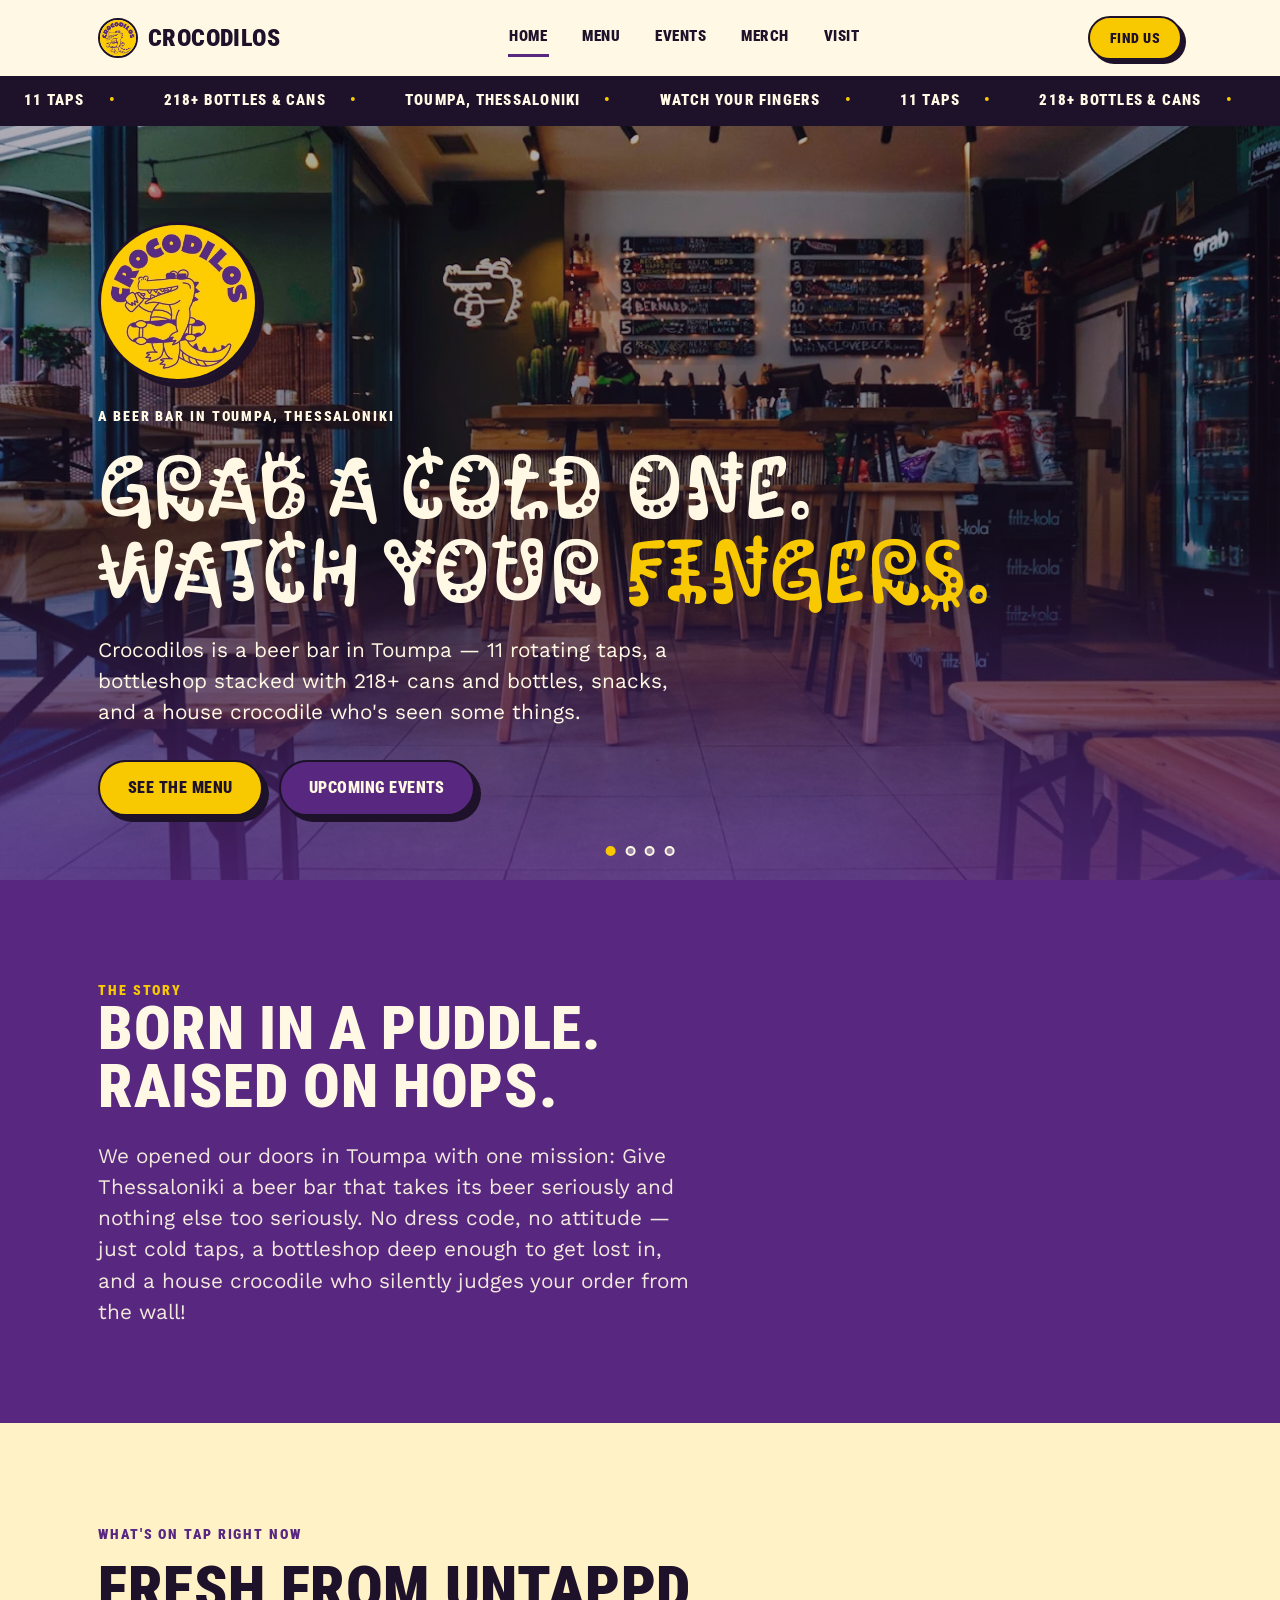
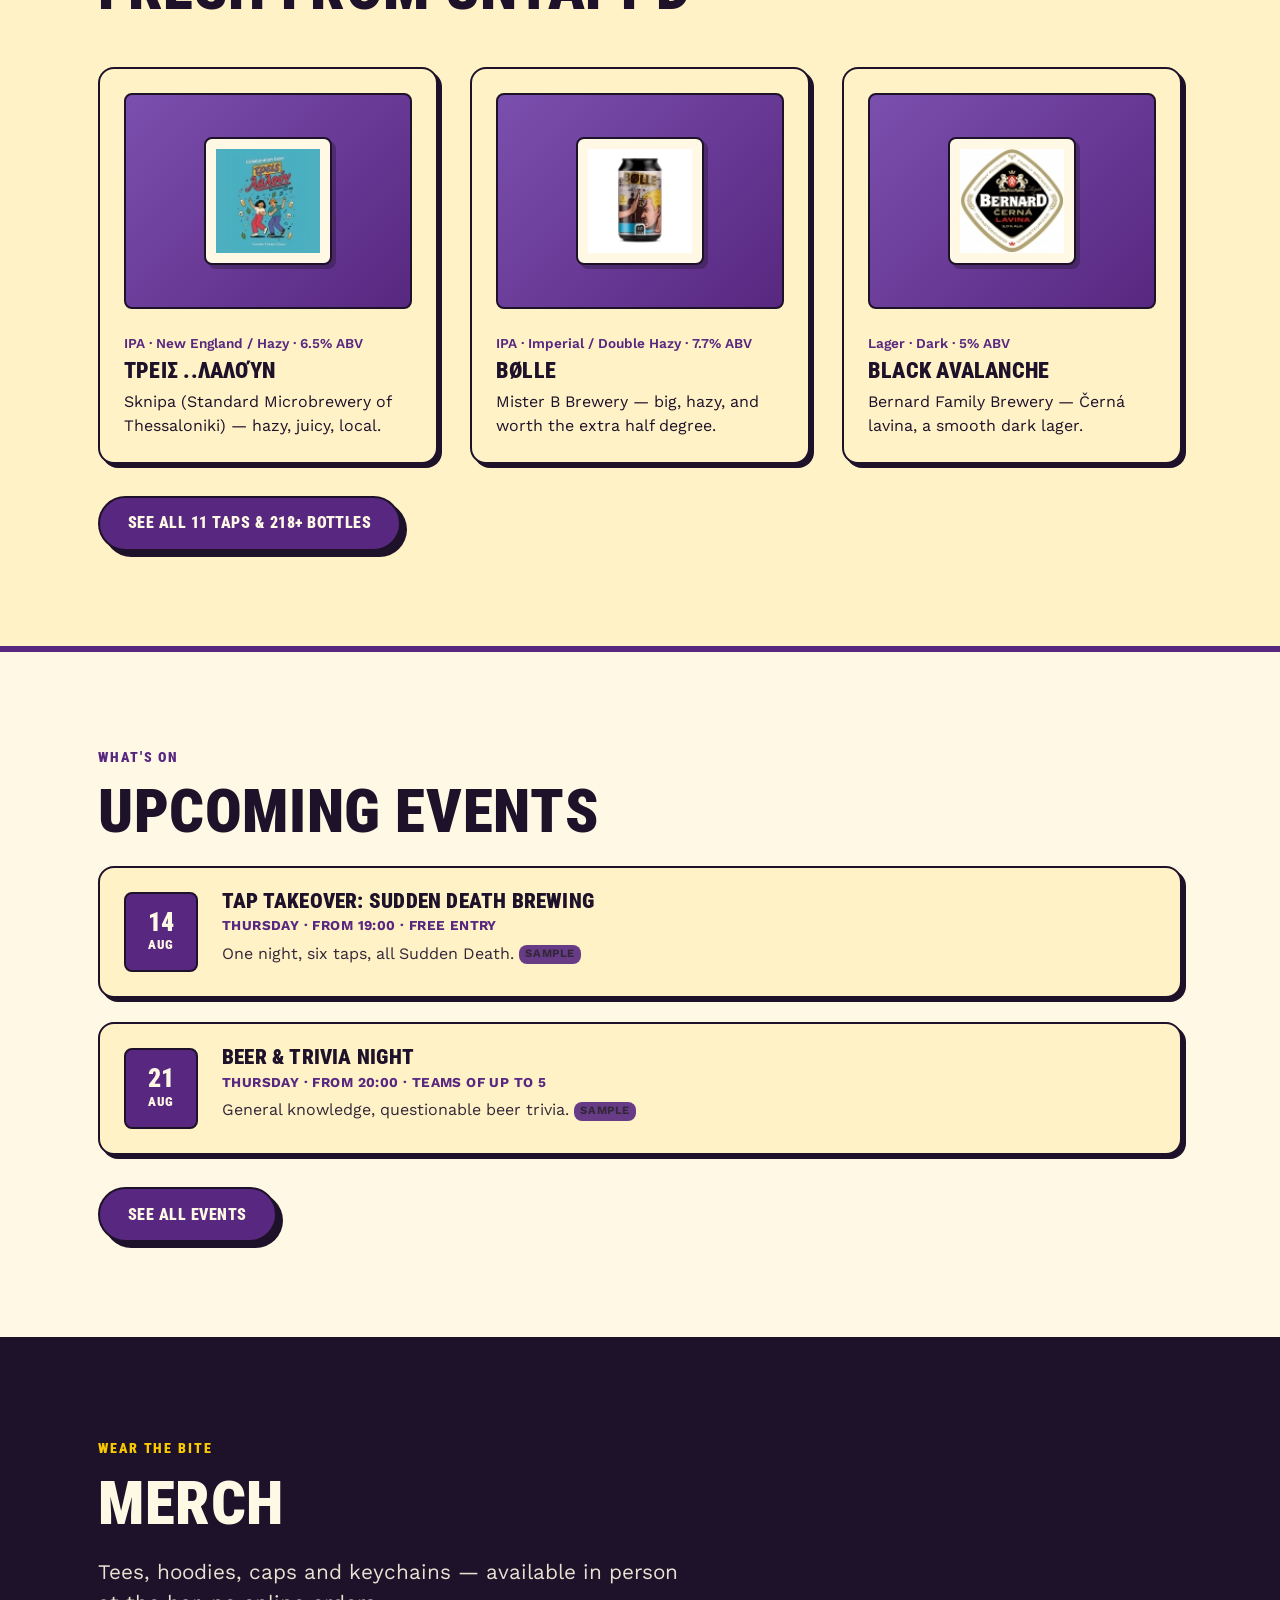
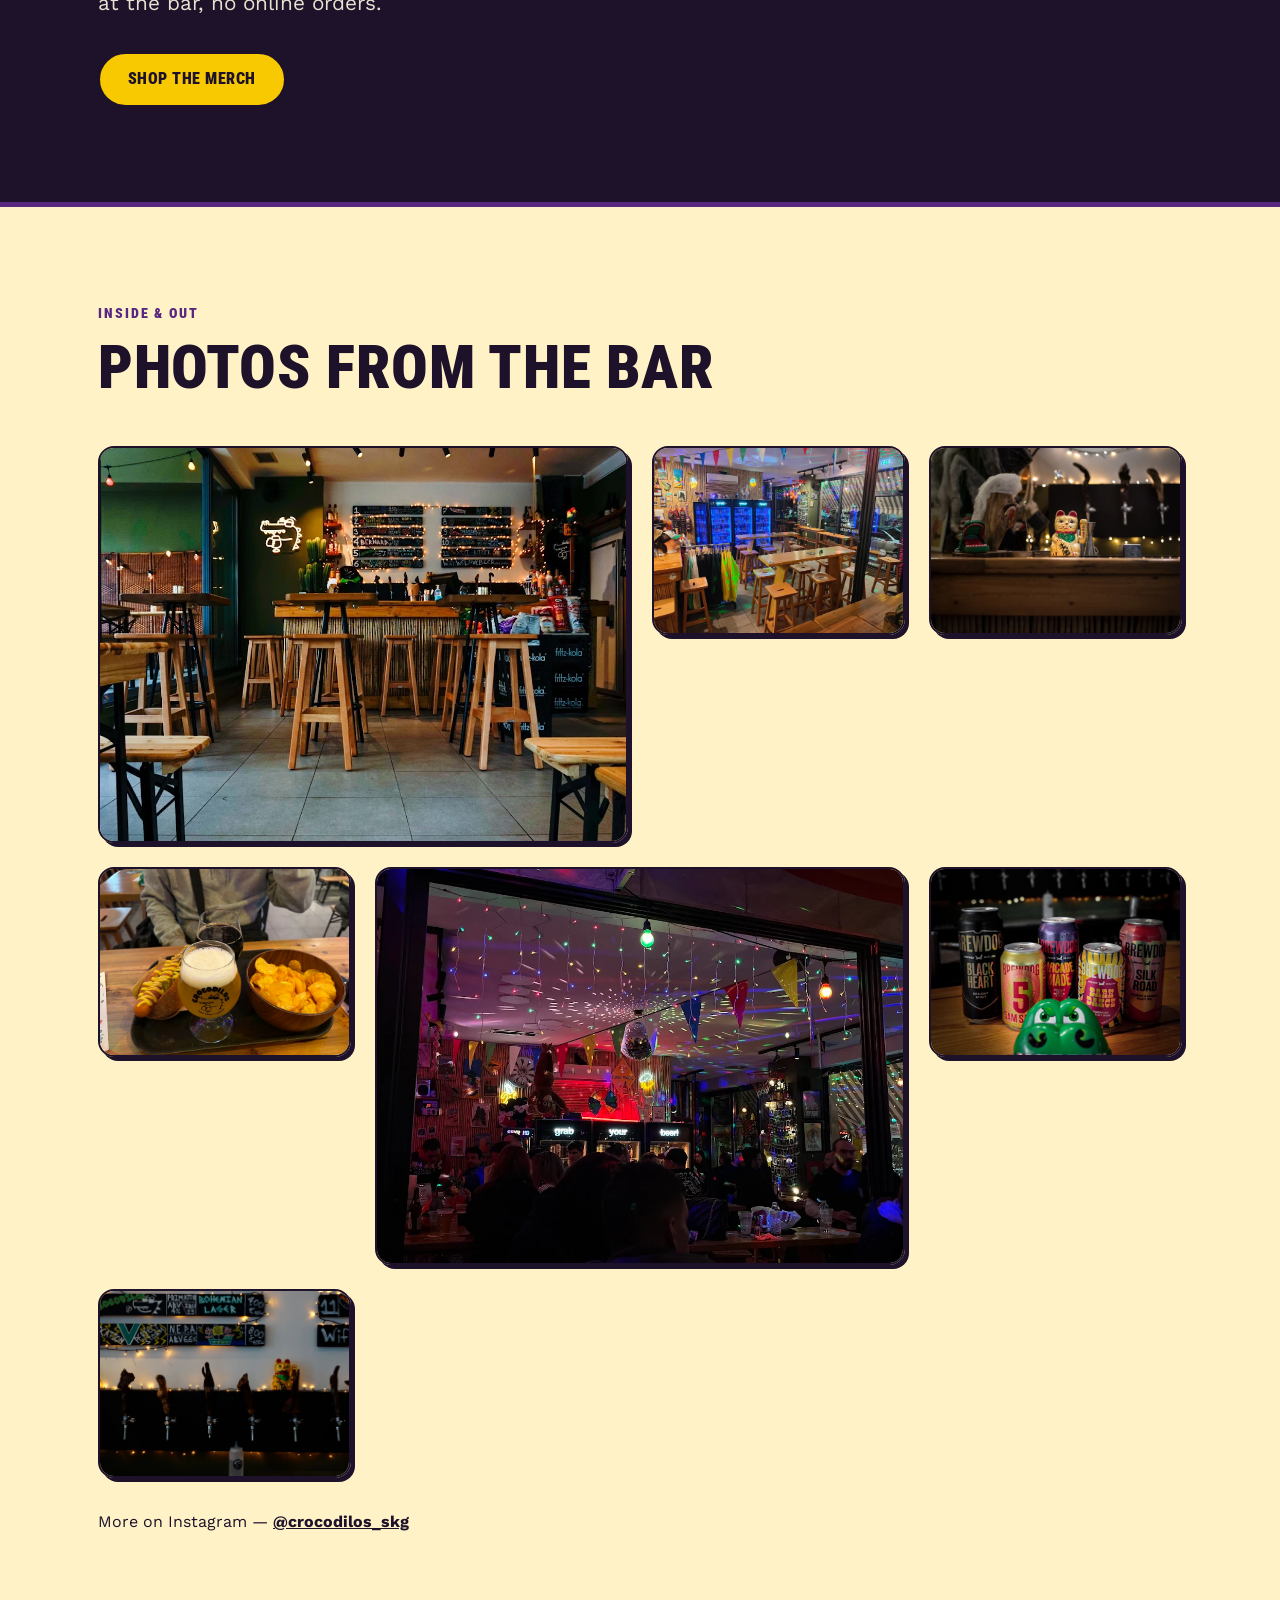
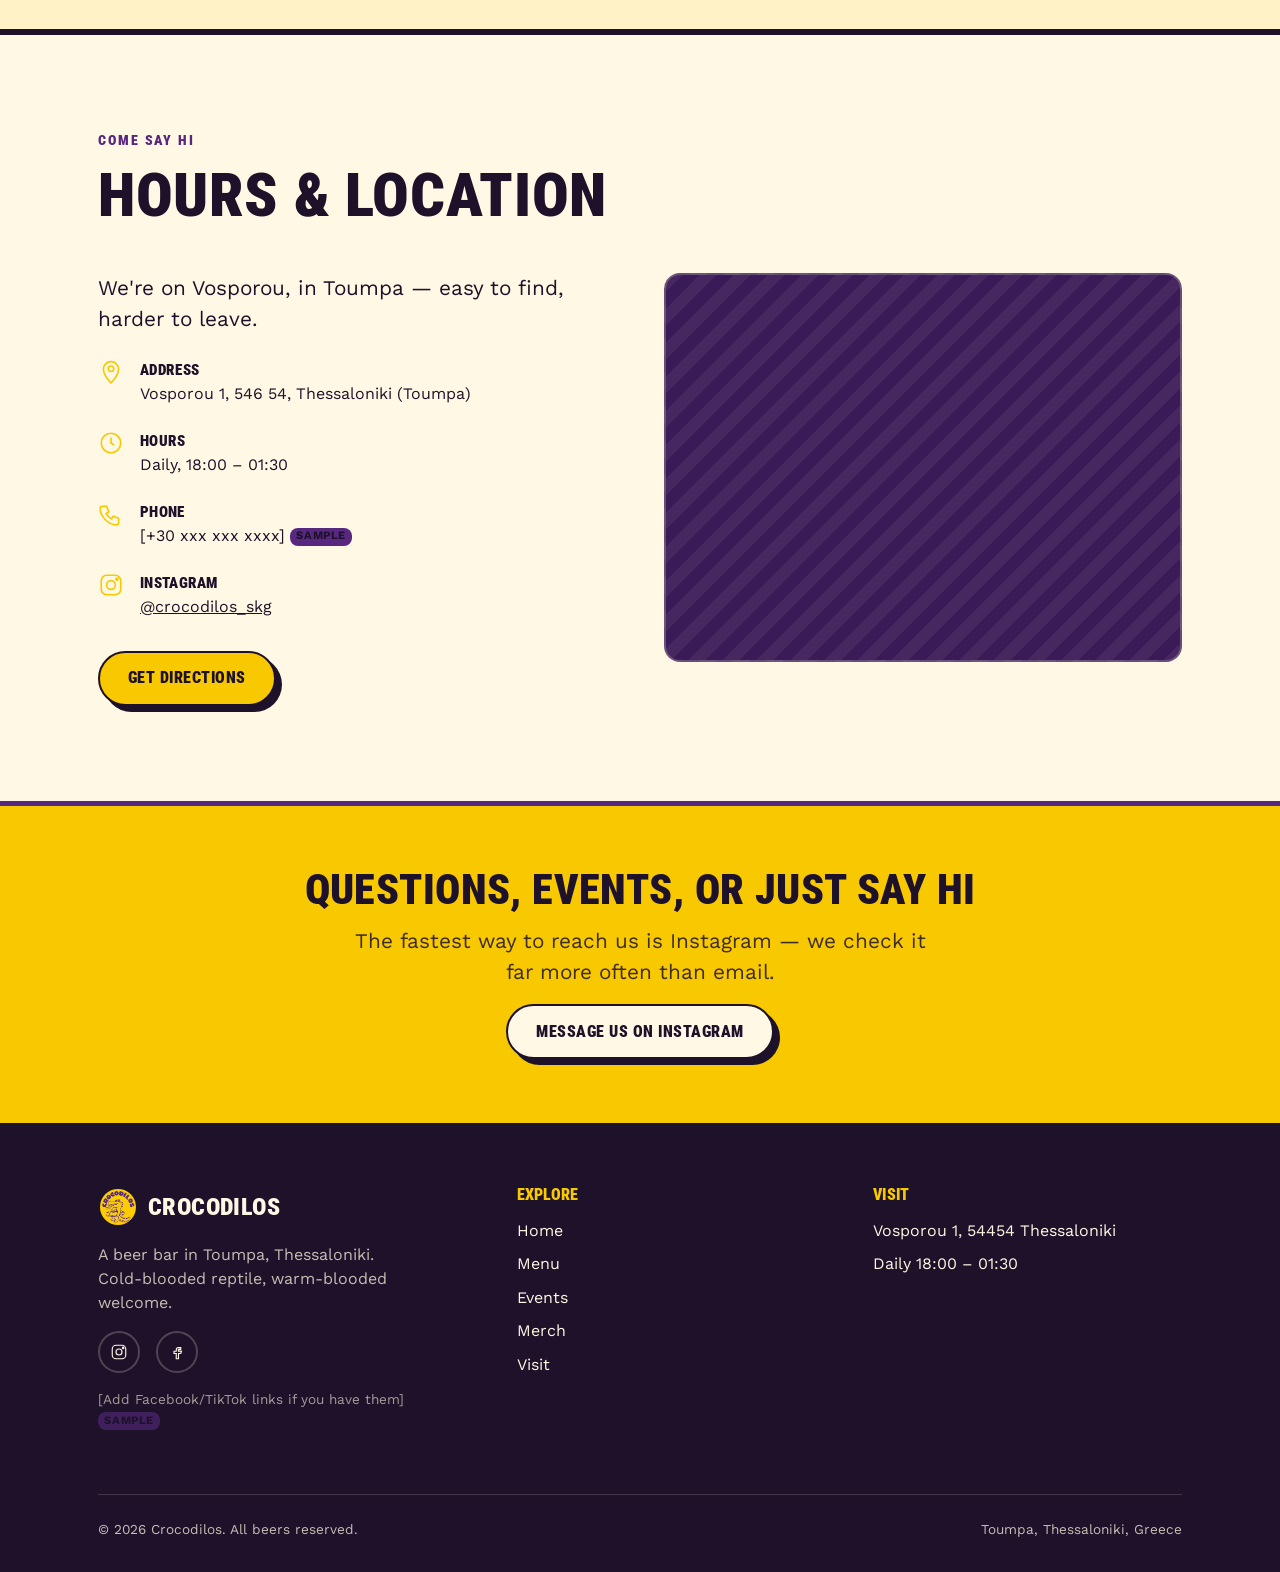
==== index.html @ 1d009d07 "Remove phone number placeholder from index.html" ====
<!doctype html>
<html lang="en">
<head>
<meta charset="utf-8" />
<meta name="viewport" content="width=device-width, initial-scale=1" />
<title>Crocodilos — Beer Bar in Toumpa, Thessaloniki</title>
<meta name="description" content="Crocodilos is a beer bar in Toumpa, Thessaloniki, Greece — 11 taps, 218+ cans &amp; bottles, snacks, events and merch." />
<link rel="icon" type="image/jpeg" href="assets/img/logo.jpg" />
<link rel="preconnect" href="https://fonts.googleapis.com" />
<link rel="preconnect" href="https://fonts.gstatic.com" crossorigin />
<link href="https://fonts.googleapis.com/css2?family=Kablammo&family=Roboto+Condensed:wght@700;900&family=Work+Sans:wght@400;500;600;700&display=swap" rel="stylesheet" />
<link rel="stylesheet" href="assets/css/style.css" />
</head>
<body>

<a class="visually-hidden" href="#main">Skip to content</a>

<header class="site-header">
  <div class="container">
    <a href="index.html" class="logo-mark" aria-label="Crocodilos home">
      <img src="assets/img/logo.jpg" alt="Crocodilos logo" width="40" height="40" />
      Crocodilos
    </a>

    <nav class="nav-desktop" aria-label="Primary">
      <a href="index.html" aria-current="page">Home</a>
      <a href="menu.html">Menu</a>
      <a href="events.html">Events</a>
      <a href="merch.html">Merch</a>
      <a href="#visit">Visit</a>
    </nav>

    <div class="header-actions">
      <a class="btn btn-gold btn-sm" href="#visit">Find Us</a>
      <button class="nav-toggle" aria-label="Open menu" aria-expanded="false" aria-controls="mobile-nav">
        <svg viewBox="0 0 24 24" fill="none" stroke="currentColor" stroke-width="2" stroke-linecap="round" aria-hidden="true">
          <line x1="3" y1="6" x2="21" y2="6"/><line x1="3" y1="12" x2="21" y2="12"/><line x1="3" y1="18" x2="21" y2="18"/>
        </svg>
      </button>
    </div>
  </div>

  <nav id="mobile-nav" class="nav-mobile" aria-label="Mobile">
    <a href="index.html" aria-current="page">Home</a>
    <a href="menu.html">Menu</a>
    <a href="events.html">Events</a>
    <a href="merch.html">Merch</a>
    <a href="#visit">Visit</a>
  </nav>
</header>

<div class="marquee" aria-hidden="true">
  <div class="marquee__track">
    <span>11 Taps</span><span>218+ Bottles &amp; Cans</span><span>Toumpa, Thessaloniki</span><span>Watch Your Fingers</span>
    <span>11 Taps</span><span>218+ Bottles &amp; Cans</span><span>Toumpa, Thessaloniki</span><span>Watch Your Fingers</span>
  </div>
</div>

<main id="main">

  <section class="hero hero--photo">
    <div class="hero__carousel" aria-hidden="true">
      <div class="hero__slide is-active" style="background-image: url('assets/img/gallery/croc-1.webp');"></div>
      <div class="hero__slide" style="background-image: url('assets/img/gallery/croc-2.webp');"></div>
      <div class="hero__slide" style="background-image: url('assets/img/gallery/croc-3.webp');"></div>
      <div class="hero__slide" style="background-image: url('assets/img/gallery/croc-7.webp');"></div>
      <div class="hero__overlay"></div>
    </div>
    <div class="container hero__grid">
      <div>
        <img class="hero__logo" src="assets/img/logo.jpg" alt="Crocodilos logo" width="160" height="160" />
        <p class="eyebrow hero__eyebrow">A beer bar in Toumpa, Thessaloniki </p>
        <h1 class="h-display hero__title">Grab a cold one.<br>Watch your <span class="accent">fingers.</span></h1>
        <p class="lede">Crocodilos is a beer bar in Toumpa — 11 rotating taps, a bottleshop stacked with 218+ cans and bottles, snacks, and a house crocodile who's seen some things.</p>
        <div class="hero__actions">
          <a class="btn btn-gold" href="menu.html">See the Menu</a>
          <a class="btn btn-purple" href="events.html">Upcoming Events</a>
        </div>
      </div>
    </div>
    <div class="hero__dots" role="tablist" aria-label="Bar photos">
      <button class="hero__dot is-active" type="button" aria-label="Show photo 1" data-index="0"></button>
      <button class="hero__dot" type="button" aria-label="Show photo 2" data-index="1"></button>
      <button class="hero__dot" type="button" aria-label="Show photo 3" data-index="2"></button>
      <button class="hero__dot" type="button" aria-label="Show photo 4" data-index="3"></button>
    </div>
  </section>

    <div class="teeth-divider" aria-hidden="true" style="--divider-bg: var(--color-cream); --divider-teeth: var(--color-purple);"></div>

  <section class="section section--dark" id="about">
    <div class="container">
      <p class="eyebrow">The story</p>
      <h2 class="h-xl mt-0" style="margin-top: var(--space-2)">Born in a puddle.<br>Raised on hops.</h2>
      <p class="lede" style="margin-top: var(--space-3); opacity: 0.92;">
        We opened our doors in Toumpa with one mission: Give Thessaloniki a beer bar that takes its beer seriously
        and nothing else too seriously. No dress code, no attitude — just cold taps, a bottleshop deep enough to get lost in,
        and a house crocodile who silently judges your order from the wall!
      </p>
    </div>
  </section>

    <div class="teeth-divider" aria-hidden="true" style="--divider-bg: var(--color-purple); --divider-teeth: var(--color-cream-alt);"></div>

  <section class="section section--alt" id="beers">
    <div class="container">
      <p class="eyebrow">What's on tap right now</p>
      <h2 class="h-xl" style="margin-top: var(--space-2)">Fresh from Untappd</h2>

      <div class="card-grid">
        <article class="card">
          <div class="card__media">
            <img src="assets/img/beers/treis-laloun.jpeg" alt="Τρεις ..Λαλούν label" width="100" height="100" loading="lazy" />
          </div>
          <p class="card__meta">IPA · New England / Hazy · 6.5% ABV</p>
          <h3 class="card__title">Τρεις ..Λαλούν</h3>
          <p>Sknipa (Standard Microbrewery of Thessaloniki) — hazy, juicy, local.</p>
        </article>

        <article class="card">
          <div class="card__media">
            <img src="assets/img/beers/bolle.jpeg" alt="Bølle label" width="100" height="100" loading="lazy" />
          </div>
          <p class="card__meta">IPA · Imperial / Double Hazy · 7.7% ABV</p>
          <h3 class="card__title">Bølle</h3>
          <p>Mister B Brewery — big, hazy, and worth the extra half degree.</p>
        </article>

        <article class="card">
          <div class="card__media">
            <img src="assets/img/beers/black-avalanche.jpeg" alt="Black Avalanche (Černá lavina) label" width="100" height="100" loading="lazy" />
          </div>
          <p class="card__meta">Lager · Dark · 5% ABV</p>
          <h3 class="card__title">Black Avalanche</h3>
          <p>Bernard Family Brewery — Černá lavina, a smooth dark lager.</p>
        </article>
      </div>

      <p style="margin-top: var(--space-4);">
        <a class="btn btn-purple" href="menu.html">See all 11 taps &amp; 218+ bottles</a>
      </p>
    </div>
  </section>

    <div class="teeth-divider" aria-hidden="true" style="--divider-bg: var(--color-cream-alt); --divider-teeth: var(--color-purple);"></div>

  <section class="section" id="events-preview">
    <div class="container">
      <p class="eyebrow">What's on</p>
      <h2 class="h-xl" style="margin-top: var(--space-2)">Upcoming events</h2>

      <div class="event-card">
        <div class="event-card__date"><span class="day">14</span><span class="month">AUG</span></div>
        <div>
          <h3 class="event-card__title">Tap Takeover: Sudden Death Brewing</h3>
          <p class="event-card__meta">Thursday · From 19:00 · Free entry</p>
          <p class="event-card__desc">One night, six taps, all Sudden Death. <span class="placeholder-tag">Sample</span></p>
        </div>
      </div>

      <div class="event-card">
        <div class="event-card__date"><span class="day">21</span><span class="month">AUG</span></div>
        <div>
          <h3 class="event-card__title">Beer &amp; Trivia Night</h3>
          <p class="event-card__meta">Thursday · From 20:00 · Teams of up to 5</p>
          <p class="event-card__desc">General knowledge, questionable beer trivia. <span class="placeholder-tag">Sample</span></p>
        </div>
      </div>

      <p style="margin-top: var(--space-4);">
        <a class="btn btn-purple" href="events.html">See all events</a>
      </p>
    </div>
  </section>

    <div class="teeth-divider" aria-hidden="true" style="--divider-bg: var(--color-cream); --divider-teeth: var(--color-ink);"></div>

  <section class="section section--ink" id="merch-preview">
    <div class="container">
      <p class="eyebrow">Wear the bite</p>
      <h2 class="h-xl" style="margin-top: var(--space-2)">Merch</h2>
      <p class="lede" style="margin-top: var(--space-3); opacity: 0.9;">Tees, hoodies, caps and keychains — available in person at the bar, no online orders.</p>
      <p style="margin-top: var(--space-4);">
        <a class="btn btn-gold" href="merch.html">Shop the merch</a>
      </p>
    </div>
  </section>

    <div class="teeth-divider" aria-hidden="true" style="--divider-bg: var(--color-cream); --divider-teeth: var(--color-purple);"></div>

  <section class="section section--alt" id="photos">
    <div class="container">
      <p class="eyebrow">Inside &amp; out</p>
      <h2 class="h-xl" style="margin-top: var(--space-2)">Photos from the bar</h2>

      <div class="gallery-grid">
        <div class="gallery-tile gallery-tile--wide">
          <img src="assets/img/gallery/croc-1.webp" alt="Crocodilos bar interior, counter and taps with seating" loading="lazy" />
        </div>
        <div class="gallery-tile">
          <img src="assets/img/gallery/croc-2.webp" alt="Bottleshop fridges and seating area" loading="lazy" />
        </div>
        <div class="gallery-tile">
          <img src="assets/img/gallery/croc-3.webp" alt="Lucky cat figurine and tap handles at the bar" loading="lazy" />
        </div>
        <div class="gallery-tile">
          <img src="assets/img/gallery/croc-5.webp" alt="A beer, hot dog and bowl of chips on the bar" loading="lazy" />
        </div>
        <div class="gallery-tile gallery-tile--wide">
          <img src="assets/img/gallery/croc-4.webp" alt="A packed night at Crocodilos" loading="lazy" />
        </div>
        <div class="gallery-tile">
          <img src="assets/img/gallery/croc-6.webp" alt="BrewDog cans on the bar with the house crocodile toy" loading="lazy" />
        </div>
        <div class="gallery-tile">
          <img src="assets/img/gallery/croc-7.webp" alt="Tap list chalkboards above the beer taps" loading="lazy" />
        </div>
      </div>

      <p style="margin-top: var(--space-4);">
        More on Instagram —
        <a href="https://www.instagram.com/crocodilos_skg/" target="_blank" rel="noopener" style="text-decoration: underline; font-weight: 700;">@crocodilos_skg</a>
      </p>
    </div>
  </section>

    <div class="teeth-divider" aria-hidden="true" style="--divider-bg: var(--color-cream-alt); --divider-teeth: var(--color-ink);"></div>

  <section class="section" id="visit">
    <div class="container">
      <p class="eyebrow">Come say hi</p>
      <h2 class="h-xl" style="margin-top: var(--space-2)">Hours &amp; location</h2>

      <div class="visit-grid">
        <div>
          <p class="lede">We're on Vosporou, in Toumpa — easy to find, harder to leave.</p>
          <ul class="info-list">
            <li class="info-item">
              <svg viewBox="0 0 24 24" fill="none" stroke="currentColor" stroke-width="1.5"><path d="M12 22s7-7.4 7-12.6A7 7 0 0 0 5 9.4C5 14.6 12 22 12 22z"/><circle cx="12" cy="9" r="2.5"/></svg>
              <span><strong>Address</strong>Vosporou 1, 546 54, Thessaloniki (Toumpa)</span>
            </li>
            <li class="info-item">
              <svg viewBox="0 0 24 24" fill="none" stroke="currentColor" stroke-width="1.5"><circle cx="12" cy="12" r="9"/><path d="M12 7v5l3 2"/></svg>
              <span><strong>Hours</strong>Daily, 18:00 – 01:30</span>
            </li>
            <li class="info-item">
              <svg viewBox="0 0 24 24" fill="none" stroke="currentColor" stroke-width="1.5"><path d="M4 5h4l2 5-2.5 1.5a11 11 0 0 0 5 5L14 14l5 2v4a2 2 0 0 1-2 2C9.6 22 2 14.4 2 7a2 2 0 0 1 2-2z"/></svg>
              <span><strong>Phone</strong>[+30 xxx xxx xxxx] <span class="placeholder-tag">Sample</span></span>
            </li>
            <li class="info-item">
              <svg viewBox="0 0 24 24" fill="none" stroke="currentColor" stroke-width="1.5"><rect x="3" y="3" width="18" height="18" rx="5"/><circle cx="12" cy="12" r="4"/><circle cx="17.5" cy="6.5" r="1"/></svg>
              <span><strong>Instagram</strong><a href="https://www.instagram.com/crocodilos_skg/" target="_blank" rel="noopener" style="text-decoration: underline;">@crocodilos_skg</a></span>
            </li>
          </ul>
          <p style="margin-top: var(--space-4);">
            <a class="btn btn-gold" href="https://www.google.com/maps/search/?api=1&query=Vosporou+1+Thessaloniki+54454" target="_blank" rel="noopener">Get Directions</a>
          </p>
        </div>

        <div class="map-frame" style="padding: 0; overflow: hidden;">
          <iframe
            src="https://www.google.com/maps?q=Vosporou+1,+Thessaloniki+54454&output=embed"
            width="100%" height="100%" style="border:0; min-height: 320px;"
            allowfullscreen loading="lazy" referrerpolicy="no-referrer-when-downgrade"
            title="Map to Crocodilos, Vosporou 1, Thessaloniki"></iframe>
        </div>
      </div>
    </div>
  </section>

    <div class="teeth-divider" aria-hidden="true" style="--divider-bg: var(--color-cream); --divider-teeth: var(--color-purple);"></div>

  <section class="section section--tight" id="contact" style="background: var(--color-yellow); color: var(--color-ink);">
    <div class="container text-center stack">
      <h2 class="h-lg" style="color: var(--color-ink);">Questions, events, or just say hi</h2>
      <p class="lede" style="margin-inline: auto; color: var(--color-ink); opacity: 0.85;">The fastest way to reach us is Instagram — we check it far more often than email.</p>
      <p><a class="btn btn-outline-light" href="https://www.instagram.com/crocodilos_skg/" target="_blank" rel="noopener">Message Us on Instagram</a></p>
    </div>
  </section>

</main>

<footer class="site-footer">
  <div class="container">
    <div class="footer-grid">
      <div>
        <a href="index.html" class="logo-mark" style="color: var(--color-cream);" aria-label="Crocodilos home">
          <img src="assets/img/logo.jpg" alt="Crocodilos logo" width="40" height="40" />
          Crocodilos
        </a>
        <p style="margin-top: var(--space-2); opacity: 0.75; max-width: 32ch;">A beer bar in Toumpa, Thessaloniki. Cold-blooded reptile, warm-blooded welcome.</p>
        <div class="social-row">
          <a href="https://www.instagram.com/crocodilos_skg/" target="_blank" rel="noopener" aria-label="Instagram"><svg viewBox="0 0 24 24" fill="none" stroke="currentColor" stroke-width="1.5"><rect x="3" y="3" width="18" height="18" rx="5"/><circle cx="12" cy="12" r="4"/><circle cx="17.5" cy="6.5" r="1"/></svg></a>
          <a href="#" aria-label="Facebook"><svg viewBox="0 0 24 24" fill="none" stroke="currentColor" stroke-width="1.5"><path d="M14 9h3V6h-3a3 3 0 0 0-3 3v2H8v3h3v7h3v-7h3l1-3h-4v-2a1 1 0 0 1 1-1z"/></svg></a>
        </div>
        <p style="margin-top: var(--space-2); font-size: 0.85rem; opacity: 0.6;">[Add Facebook/TikTok links if you have them] <span class="placeholder-tag">Sample</span></p>
      </div>

      <div>
        <h3>Explore</h3>
        <ul>
          <li><a href="index.html">Home</a></li>
          <li><a href="menu.html">Menu</a></li>
          <li><a href="events.html">Events</a></li>
          <li><a href="merch.html">Merch</a></li>
          <li><a href="index.html#visit">Visit</a></li>
        </ul>
      </div>

      <div>
        <h3>Visit</h3>
        <ul>
          <li>Vosporou 1, 54454 Thessaloniki</li>
          <li>Daily 18:00 – 01:30</li>
        </ul>
      </div>
    </div>

    <div class="footer-bottom">
      <p>© 2026 Crocodilos. All beers reserved.</p>
      <p>Toumpa, Thessaloniki, Greece</p>
    </div>
  </div>
</footer>

<script src="assets/js/hero-carousel.js"></script>
<script src="assets/js/main.js"></script>
</body>
</html>
---- assets/css/style.css ----
/* ==========================================================================
   Crocodilos — Design Tokens
   ========================================================================== */
:root {
  /* Color — pulled from the Crocodilos logo (yellow #F8C800 / purple #582880) */
  --color-cream: #FFF8E4;
  --color-cream-alt: #FFF2C7;
  --color-ink: #1D1229;
  --color-yellow: #F8C800;
  --color-yellow-dark: #D9AF00;
  --color-purple: #582880;
  --color-purple-light: #7B4FAE;
  --color-purple-dark: #3B1B57;
  --color-purple-pale: #EFE1FA;
  --color-line: rgba(29, 18, 41, 0.14);
  --color-line-on-dark: rgba(255, 248, 228, 0.22);

  /* Type */
  --font-display: "Roboto Condensed", "Arial Narrow", sans-serif;
  --font-body: "Work Sans", "Segoe UI", sans-serif;

  /* Spacing scale (marketing site: spacious) */
  --space-1: 0.5rem;
  --space-2: 1rem;
  --space-3: 1.5rem;
  --space-4: 2rem;
  --space-5: 3rem;
  --space-6: 4rem;
  --space-7: 6rem;
  --space-8: 8rem;

  /* Motion */
  --ease-standard: cubic-bezier(0.4, 0, 0.2, 1);
  --duration-fast: 150ms;
  --duration-standard: 250ms;

  --radius-sm: 8px;
  --radius-md: 16px;
  --radius-pill: 999px;

  --shadow-sticker: 6px 6px 0 var(--color-ink);
  --shadow-sticker-sm: 4px 4px 0 var(--color-ink);
}

/* ==========================================================================
   Reset
   ========================================================================== */
*, *::before, *::after { box-sizing: border-box; }
html { scroll-behavior: smooth; background: var(--color-cream); }
@media (prefers-reduced-motion: reduce) {
  html { scroll-behavior: auto; }
  *, *::before, *::after {
    animation-duration: 0.01ms !important;
    animation-iteration-count: 1 !important;
    transition-duration: 0.01ms !important;
    scroll-behavior: auto !important;
  }
}
body {
  margin: 0;
  background: var(--color-cream);
  color: var(--color-ink);
  font-family: var(--font-body);
  font-size: 16px;
  line-height: 1.5;
  -webkit-font-smoothing: antialiased;
}
img { max-width: 100%; display: block; }
a { color: inherit; text-decoration: none; }
ul { margin: 0; padding: 0; list-style: none; }
h1, h2, h3, h4 { margin: 0; font-family: var(--font-display); font-weight: 900; text-transform: uppercase; letter-spacing: 0.01em; line-height: 0.96; }
p { margin: 0; }
button { font: inherit; cursor: pointer; }

:focus-visible {
  outline: 3px solid var(--color-purple);
  outline-offset: 3px;
}

.container {
  width: 100%;
  max-width: 1180px;
  margin-inline: auto;
  padding-inline: var(--space-3);
}
@media (min-width: 640px) {
  .container { padding-inline: var(--space-5); }
}

.visually-hidden {
  position: absolute;
  width: 1px; height: 1px;
  overflow: hidden;
  clip: rect(0 0 0 0);
  white-space: nowrap;
}

/* ==========================================================================
   Type scale
   ========================================================================== */
.h-display {
  font-size: clamp(2.75rem, 5vw + 1.5rem, 6.5rem);
}
.h-xl { font-size: clamp(2.25rem, 3.5vw + 1rem, 4rem); }
.h-lg { font-size: clamp(1.75rem, 2vw + 1rem, 2.75rem); }
.h-md { font-size: clamp(1.375rem, 1vw + 1rem, 1.75rem); }
.eyebrow {
  font-family: var(--font-display); font-weight: 900;
  text-transform: uppercase;
  letter-spacing: 0.14em;
  font-size: 0.85rem;
  color: var(--color-purple);
}
.section--dark .eyebrow,
.section--ink .eyebrow { color: var(--color-yellow); }
.lede {
  font-size: clamp(1.05rem, 0.5vw + 1rem, 1.3rem);
  max-width: 46ch;
}

/* ==========================================================================
   Buttons
   ========================================================================== */
.btn {
  display: inline-flex;
  align-items: center;
  justify-content: center;
  gap: var(--space-1);
  min-height: 48px;
  padding: 0.85rem 1.75rem;
  border-radius: var(--radius-pill);
  border: 2px solid var(--color-ink);
  font-family: var(--font-display); font-weight: 900;
  text-transform: uppercase;
  letter-spacing: 0.03em;
  font-size: 1rem;
  box-shadow: var(--shadow-sticker);
  transition: transform var(--duration-fast) var(--ease-standard), box-shadow var(--duration-fast) var(--ease-standard);
  white-space: nowrap;
}
.btn:hover { transform: translate(-2px, -2px); box-shadow: 8px 8px 0 var(--color-ink); }
.btn:active { transform: translate(1px, 1px); box-shadow: 2px 2px 0 var(--color-ink); }
.btn-gold { background: var(--color-yellow); color: var(--color-ink); }
.btn-purple { background: var(--color-purple); color: var(--color-cream); border-color: var(--color-ink); }
.btn-outline { background: transparent; color: var(--color-cream); border-color: var(--color-cream); box-shadow: var(--shadow-sticker); }
.btn-outline:hover { box-shadow: 8px 8px 0 var(--color-cream); }
.btn-outline-light { background: var(--color-cream); color: var(--color-ink); border-color: var(--color-ink); box-shadow: var(--shadow-sticker); }
.btn-outline-light:hover { box-shadow: 8px 8px 0 var(--color-ink); }
.btn-sm { min-height: 44px; padding: 0.55rem 1.25rem; font-size: 0.875rem; box-shadow: var(--shadow-sticker-sm); }

/* ==========================================================================
   Header
   ========================================================================== */
.site-header {
  position: sticky;
  top: 0;
  z-index: 50;
  background: var(--color-cream);
  border-bottom: 3px solid var(--color-ink);
}
.site-header .container {
  display: flex;
  align-items: center;
  justify-content: space-between;
  padding-block: var(--space-2);
}
.logo-mark {
  display: flex;
  align-items: center;
  gap: 0.6rem;
  font-family: var(--font-display); font-weight: 900;
  font-size: 1.5rem;
  text-transform: uppercase;
  letter-spacing: 0.02em;
  color: var(--color-ink);
}
.logo-mark svg { width: 40px; height: 40px; flex-shrink: 0; }

.nav-desktop {
  display: none;
  align-items: center;
  gap: var(--space-4);
}
.nav-desktop a {
  font-family: var(--font-display); font-weight: 900;
  text-transform: uppercase;
  font-size: 0.95rem;
  letter-spacing: 0.03em;
  padding: 0.4rem 0.1rem;
  border-bottom: 3px solid transparent;
  transition: border-color var(--duration-fast) var(--ease-standard);
}
.nav-desktop a:hover,
.nav-desktop a[aria-current="page"] { border-color: var(--color-purple); }
.header-actions { display: flex; align-items: center; gap: var(--space-3); }

.nav-toggle {
  display: inline-flex;
  align-items: center;
  justify-content: center;
  width: 44px;
  height: 44px;
  border: 2px solid var(--color-ink);
  border-radius: var(--radius-sm);
  background: var(--color-cream-alt);
}
.nav-toggle svg { width: 22px; height: 22px; }

.nav-mobile {
  display: none;
  flex-direction: column;
  gap: var(--space-1);
  padding: var(--space-2) var(--space-3) var(--space-4);
  background: var(--color-cream);
  border-bottom: 3px solid var(--color-ink);
}
.nav-mobile.is-open { display: flex; }
.nav-mobile a {
  font-family: var(--font-display); font-weight: 900;
  text-transform: uppercase;
  font-size: 1.25rem;
  padding: 0.6rem 0.2rem;
  border-bottom: 1px solid var(--color-line);
}

@media (min-width: 900px) {
  .nav-desktop { display: flex; }
  .nav-toggle { display: none; }
  .nav-mobile { display: none !important; }
}

/* ==========================================================================
   Marquee ticker
   ========================================================================== */
.marquee {
  background: var(--color-ink);
  color: var(--color-cream);
  overflow: hidden;
  border-bottom: 3px solid var(--color-ink);
}
.marquee__track {
  display: flex;
  width: max-content;
  animation: marquee 26s linear infinite;
}
.marquee__track span {
  display: inline-flex;
  align-items: center;
  font-family: var(--font-display); font-weight: 900;
  text-transform: uppercase;
  letter-spacing: 0.08em;
  font-size: 0.95rem;
  padding: 0.65rem 1.5rem;
  white-space: nowrap;
}
.marquee__track span::after { content: "•"; margin-left: 1.5rem; color: var(--color-yellow); }
@keyframes marquee {
  from { transform: translateX(0); }
  to { transform: translateX(-50%); }
}

/* ==========================================================================
   Sections
   ========================================================================== */
.section { padding-block: var(--space-7); }
.section--tight { padding-block: var(--space-6); }
.section--dark { background: var(--color-purple); color: var(--color-cream); }
.section--dark h1, .section--dark h2, .section--dark h3 { color: var(--color-cream); }
.section--ink { background: var(--color-ink); color: var(--color-cream); }
.section--alt { background: var(--color-cream-alt); }

/* Flat accent divider between sections. No diagonal edges — earlier
   jagged versions (SVG, then clip-path) both showed a hairline seam
   on some displays regardless of color pairing, which points to
   anti-aliasing on the angled edges themselves rather than a color
   mismatch. A solid bar has nothing to anti-alias against, so it
   can't show that seam. Color is set per-instance via
   --divider-teeth (the --divider-bg property is no longer used but
   left harmless on existing markup). */
.teeth-divider {
  display: block;
  width: 100%;
  height: 6px;
  margin-block: -1px;
  background: var(--divider-teeth, var(--color-purple));
}

/* ==========================================================================
   Hero
   ========================================================================== */
.hero {
  position: relative;
  padding-block: var(--space-7) var(--space-6);
  overflow: hidden;
}
.hero__grid {
  display: grid;
  gap: var(--space-5);
  align-items: end;
}
.hero__eyebrow { margin-bottom: var(--space-2); }
.hero__title { margin-bottom: var(--space-3); font-family: "Kablammo", cursive; font-weight: 400; }
.hero__title .accent { color: var(--color-purple); }
.hero__actions { display: flex; flex-wrap: wrap; gap: var(--space-2); margin-top: var(--space-4); }
.hero__scales {
  position: absolute;
  inset: 0;
  z-index: -1;
  opacity: 0.5;
}

/* Hero photo carousel */
.hero__carousel { position: absolute; inset: 0; z-index: 0; }
.hero__slide {
  position: absolute;
  inset: 0;
  background-size: cover;
  background-position: center;
  opacity: 0;
  transition: opacity 1.4s ease;
}
.hero__slide.is-active { opacity: 1; }
.hero__overlay {
  position: absolute;
  inset: 0;
  background: linear-gradient(180deg, rgba(29, 18, 41, 0.35) 0%, rgba(29, 18, 41, 0.6) 55%, rgba(88, 40, 128, 0.8) 100%);
}
.hero--photo {
  min-height: 78vh;
  display: flex;
  flex-direction: column;
  justify-content: center;
}
.hero--photo > .container { position: relative; z-index: 1; }
.hero--photo .eyebrow,
.hero--photo .lede { color: var(--color-cream); }
.hero--photo h1 { color: var(--color-cream); }
.hero--photo .hero__title .accent { color: var(--color-yellow); }

.hero__dots {
  position: absolute;
  bottom: var(--space-3);
  left: 50%;
  transform: translateX(-50%);
  z-index: 2;
  display: flex;
  gap: 0.6rem;
}
.hero__dot {
  width: 10px;
  height: 10px;
  border-radius: 50%;
  border: 2px solid var(--color-cream);
  background: rgba(255, 248, 228, 0.35);
  padding: 0;
  cursor: pointer;
  transition: background var(--duration-fast) var(--ease-standard);
}
.hero__dot.is-active { background: var(--color-yellow); border-color: var(--color-yellow); }

/* ==========================================================================
   Cards
   ========================================================================== */
.card-grid {
  display: grid;
  gap: var(--space-4);
  grid-template-columns: repeat(auto-fit, minmax(260px, 1fr));
  margin-top: var(--space-5);
}
.card {
  background: var(--color-cream-alt);
  border: 2px solid var(--color-ink);
  border-radius: var(--radius-md);
  padding: var(--space-3);
  box-shadow: var(--shadow-sticker-sm);
  display: flex;
  flex-direction: column;
  gap: var(--space-1);
}
.card__media {
  aspect-ratio: 4 / 3;
  border-radius: var(--radius-sm);
  border: 2px solid var(--color-ink);
  background: linear-gradient(135deg, var(--color-purple-light), var(--color-purple));
  display: flex;
  align-items: center;
  justify-content: center;
  color: var(--color-cream);
  margin-bottom: var(--space-2);
  overflow: hidden;
}
.card__media svg { width: 46%; }
.card__media img {
  width: 128px;
  height: 128px;
  object-fit: contain;
  background: var(--color-cream);
  border: 2px solid var(--color-ink);
  border-radius: var(--radius-sm);
  padding: 10px;
  box-shadow: 4px 4px 0 rgba(29, 18, 41, 0.35);
}
.card__media img.card__photo {
  width: 100%;
  height: 100%;
  object-fit: cover;
  background: none;
  border: none;
  border-radius: 0;
  padding: 0;
  box-shadow: none;
}
.card__title { font-family: var(--font-display); font-weight: 900; font-size: 1.35rem; text-transform: uppercase; }
.card__meta { font-size: 0.85rem; color: var(--color-purple); font-weight: 600; }
.card__price {
  align-self: flex-start;
  margin-top: var(--space-1);
  font-family: var(--font-display); font-weight: 900;
  background: var(--color-yellow);
  border: 2px solid var(--color-ink);
  padding: 0.2rem 0.75rem;
  border-radius: var(--radius-pill);
}

/* ==========================================================================
   Stat row
   ========================================================================== */
.stat-row {
  display: grid;
  gap: var(--space-4);
  grid-template-columns: repeat(auto-fit, minmax(180px, 1fr));
  margin-top: var(--space-5);
}
.stat { text-align: left; }
.stat__num { font-family: var(--font-display); font-weight: 900; font-size: clamp(2.5rem, 4vw, 3.5rem); color: var(--color-yellow); }
.stat__label { font-size: 0.95rem; opacity: 0.85; max-width: 22ch; }

/* ==========================================================================
   Callout banner (sample-content notice)
   ========================================================================== */
.sample-banner {
  display: flex;
  align-items: flex-start;
  gap: var(--space-2);
  background: var(--color-yellow);
  color: var(--color-ink);
  border: 2px solid var(--color-ink);
  border-radius: var(--radius-md);
  padding: var(--space-2) var(--space-3);
  margin-bottom: var(--space-5);
}
.sample-banner svg { width: 24px; height: 24px; flex-shrink: 0; margin-top: 2px; }
.sample-banner strong { display: block; font-family: var(--font-display); font-weight: 900; text-transform: uppercase; letter-spacing: 0.02em; margin-bottom: 0.15rem; }

/* ==========================================================================
   Menu list
   ========================================================================== */
.menu-category { margin-top: var(--space-6); }
.menu-category:first-child { margin-top: 0; }
.menu-category__head {
  display: flex;
  align-items: baseline;
  justify-content: space-between;
  gap: var(--space-2);
  border-bottom: 3px solid var(--color-ink);
  padding-bottom: var(--space-1);
  margin-bottom: var(--space-3);
}
.menu-list { display: grid; gap: var(--space-3); }
.menu-item {
  display: grid;
  grid-template-columns: 1fr auto;
  gap: 0.25rem var(--space-3);
  padding-bottom: var(--space-2);
  border-bottom: 1px dashed var(--color-line);
}
.menu-item__name { font-family: var(--font-display); font-weight: 900; font-size: 1.15rem; text-transform: uppercase; grid-column: 1; }
.menu-item__price { font-family: var(--font-display); font-weight: 900; font-size: 1.15rem; grid-column: 2; color: var(--color-purple); }
.menu-item__meta { grid-column: 1 / -1; font-size: 0.9rem; color: var(--color-purple); }
.menu-item__desc { grid-column: 1 / -1; font-size: 0.95rem; max-width: 60ch; opacity: 0.9; }

/* ==========================================================================
   Visit / contact
   ========================================================================== */
.visit-grid {
  display: grid;
  gap: var(--space-5);
  margin-top: var(--space-5);
}
@media (min-width: 800px) {
  .visit-grid { grid-template-columns: 1fr 1fr; align-items: start; }
}
.info-list { display: grid; gap: var(--space-3); margin-top: var(--space-3); }
.info-item { display: flex; gap: var(--space-2); align-items: flex-start; }
.info-item svg { width: 26px; height: 26px; flex-shrink: 0; color: var(--color-yellow); }
.info-item strong { display: block; font-family: var(--font-display); font-weight: 900; text-transform: uppercase; letter-spacing: 0.02em; font-size: 0.95rem; }
.map-frame {
  border: 2px solid var(--color-line-on-dark);
  border-radius: var(--radius-md);
  aspect-ratio: 4 / 3;
  background: repeating-linear-gradient(135deg, rgba(247,239,221,0.06) 0 12px, transparent 12px 24px), var(--color-purple-dark);
  display: flex;
  align-items: center;
  justify-content: center;
  text-align: center;
  padding: var(--space-3);
}

.placeholder-tag {
  display: inline-block;
  font-family: var(--font-body);
  font-weight: 700;
  font-size: 0.7rem;
  text-transform: uppercase;
  letter-spacing: 0.05em;
  background: var(--color-purple);
  color: var(--color-ink);
  border-radius: var(--radius-sm);
  padding: 0.05rem 0.4rem;
  vertical-align: middle;
}

/* ==========================================================================
   Footer
   ========================================================================== */
.site-footer {
  background: var(--color-ink);
  color: var(--color-cream);
  padding-block: var(--space-6) var(--space-4);
}
.footer-grid {
  display: grid;
  gap: var(--space-5);
  grid-template-columns: 1.2fr 1fr 1fr;
}
@media (max-width: 700px) {
  .footer-grid { grid-template-columns: 1fr; }
}
.footer-grid h3 { font-size: 1rem; color: var(--color-yellow); margin-bottom: var(--space-2); }
.footer-grid ul { display: grid; gap: 0.6rem; }
.footer-grid a:hover { color: var(--color-yellow); }
.social-row { display: flex; gap: var(--space-2); margin-top: var(--space-2); }
.social-row a {
  width: 42px; height: 42px;
  display: inline-flex; align-items: center; justify-content: center;
  border: 2px solid var(--color-line-on-dark);
  border-radius: var(--radius-pill);
}
.social-row a:hover { border-color: var(--color-yellow); color: var(--color-yellow); }
.social-row svg { width: 18px; height: 18px; }
.footer-bottom {
  margin-top: var(--space-6);
  padding-top: var(--space-3);
  border-top: 1px solid var(--color-line-on-dark);
  display: flex;
  flex-wrap: wrap;
  gap: var(--space-2);
  justify-content: space-between;
  font-size: 0.85rem;
  opacity: 0.75;
}

/* ==========================================================================
   Beer list (tap + grouped bottle/can menu)
   ========================================================================== */
.beer-list { display: grid; gap: 0.5rem; margin-top: var(--space-2); }
.beer-row {
  display: flex;
  flex-wrap: wrap;
  align-items: baseline;
  justify-content: space-between;
  gap: 0.25rem var(--space-3);
  padding: 0.65rem 0;
  border-bottom: 1px dashed var(--color-line);
}
.section--dark .beer-row, .section--ink .beer-row { border-bottom-color: var(--color-line-on-dark); }
.beer-row__id { flex: 1 1 auto; min-width: 55%; }
.beer-row__name { font-family: var(--font-display); font-weight: 900; text-transform: uppercase; font-size: 1.02rem; letter-spacing: 0.01em; }
.beer-row__brewery { font-size: 0.85rem; opacity: 0.72; margin-top: 0.1rem; }
.beer-row__meta { font-size: 0.78rem; font-weight: 700; text-transform: uppercase; letter-spacing: 0.03em; color: var(--color-purple); text-align: right; white-space: nowrap; }
.section--dark .beer-row__meta, .section--ink .beer-row__meta { color: var(--color-yellow); }

.beer-search-wrap { margin-top: var(--space-4); }
.beer-search {
  width: 100%;
  font: inherit;
  font-family: var(--font-body);
  font-size: 1rem;
  padding: 0.85rem 1.1rem;
  border: 2px solid var(--color-ink);
  border-radius: var(--radius-pill);
  background: var(--color-cream-alt);
  color: var(--color-ink);
  box-shadow: var(--shadow-sticker-sm);
}
.beer-search:focus-visible { outline-offset: 4px; }
.beer-search-meta { margin-top: var(--space-2); font-size: 0.85rem; opacity: 0.75; }

.beer-group {
  border: 2px solid var(--color-ink);
  border-radius: var(--radius-md);
  background: var(--color-cream-alt);
  margin-top: var(--space-3);
  overflow: hidden;
}
.beer-group summary {
  cursor: pointer;
  list-style: none;
  display: flex;
  align-items: center;
  justify-content: space-between;
  gap: var(--space-2);
  padding: var(--space-3);
  font-family: var(--font-display); font-weight: 900;
  text-transform: uppercase;
  font-size: 1.1rem;
  letter-spacing: 0.02em;
}
.beer-group summary::-webkit-details-marker { display: none; }
.beer-group summary .count {
  font-family: var(--font-body);
  font-weight: 700;
  font-size: 0.8rem;
  background: var(--color-yellow);
  border: 2px solid var(--color-ink);
  border-radius: var(--radius-pill);
  padding: 0.15rem 0.65rem;
  margin-right: auto;
  margin-left: var(--space-2);
}
.beer-group summary .chevron { transition: transform var(--duration-standard) var(--ease-standard); flex-shrink: 0; }
.beer-group[open] summary .chevron { transform: rotate(180deg); }
.beer-group__body { padding: 0 var(--space-3) var(--space-3); }
.beer-group[hidden] { display: none; }
.beer-row[hidden] { display: none; }

/* ==========================================================================
   Photo gallery
   ========================================================================== */
.gallery-grid {
  display: grid;
  gap: var(--space-3);
  grid-template-columns: repeat(auto-fit, minmax(220px, 1fr));
  margin-top: var(--space-5);
}
.gallery-tile {
  aspect-ratio: 4 / 3;
  border: 2px solid var(--color-ink);
  border-radius: var(--radius-md);
  overflow: hidden;
  box-shadow: var(--shadow-sticker-sm);
  transition: transform var(--duration-fast) var(--ease-standard), box-shadow var(--duration-fast) var(--ease-standard);
}
.gallery-tile:hover { transform: translate(-2px, -2px); box-shadow: 6px 6px 0 var(--color-ink); }
.gallery-tile img { width: 100%; height: 100%; object-fit: cover; display: block; }
.gallery-tile--wide { grid-column: span 2; }
@media (max-width: 520px) { .gallery-tile--wide { grid-column: span 1; } }

/* ==========================================================================
   Event cards
   ========================================================================== */
.event-card {
  display: grid;
  grid-template-columns: auto 1fr;
  gap: var(--space-3);
  background: var(--color-cream-alt);
  border: 2px solid var(--color-ink);
  border-radius: var(--radius-md);
  box-shadow: var(--shadow-sticker-sm);
  padding: var(--space-3);
  margin-top: var(--space-3);
}
.event-card__date {
  font-family: var(--font-display); font-weight: 900;
  background: var(--color-purple);
  color: var(--color-cream);
  border: 2px solid var(--color-ink);
  border-radius: var(--radius-sm);
  padding: var(--space-2);
  text-align: center;
  min-width: 74px;
  height: fit-content;
}
.event-card__date .day { display: block; font-size: 1.6rem; line-height: 1; }
.event-card__date .month { display: block; font-size: 0.8rem; letter-spacing: 0.05em; }
.event-card__title { font-family: var(--font-display); font-weight: 900; font-size: 1.3rem; text-transform: uppercase; }
.event-card__meta { font-size: 0.85rem; font-weight: 700; color: var(--color-purple); text-transform: uppercase; letter-spacing: 0.03em; margin-top: 0.2rem; }
.event-card__desc { margin-top: 0.4rem; opacity: 0.9; }

/* ==========================================================================
   Logo image (real profile photo, circular)
   ========================================================================== */
.logo-mark img { width: 40px; height: 40px; border-radius: 50%; border: 2px solid var(--color-ink); flex-shrink: 0; object-fit: cover; }
.hero__logo {
  width: clamp(96px, 14vw, 160px);
  height: clamp(96px, 14vw, 160px);
  border-radius: 50%;
  border: 3px solid var(--color-ink);
  box-shadow: var(--shadow-sticker);
  object-fit: cover;
  margin-bottom: var(--space-3);
}

/* ==========================================================================
   Utility
   ========================================================================== */
.text-center { text-align: center; }
.mt-0 { margin-top: 0 !important; }
.stack { display: grid; gap: var(--space-2); }
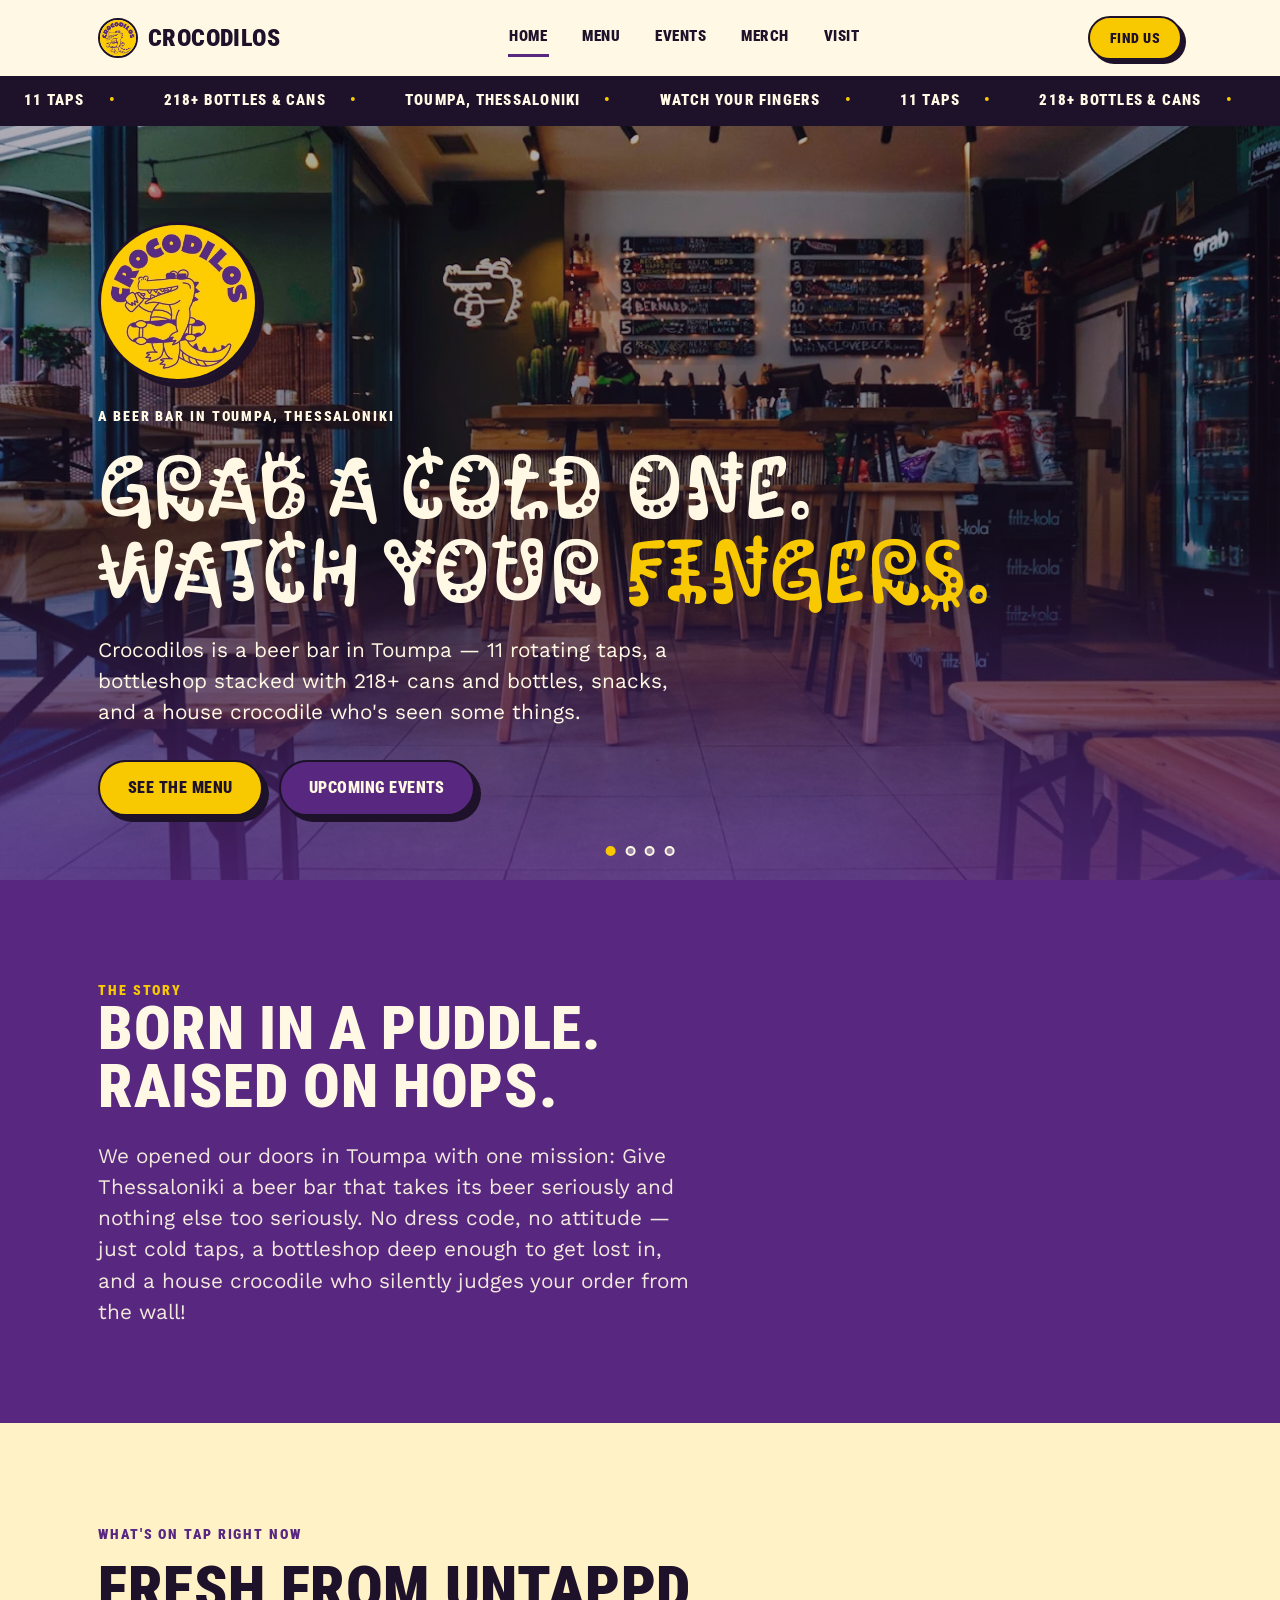
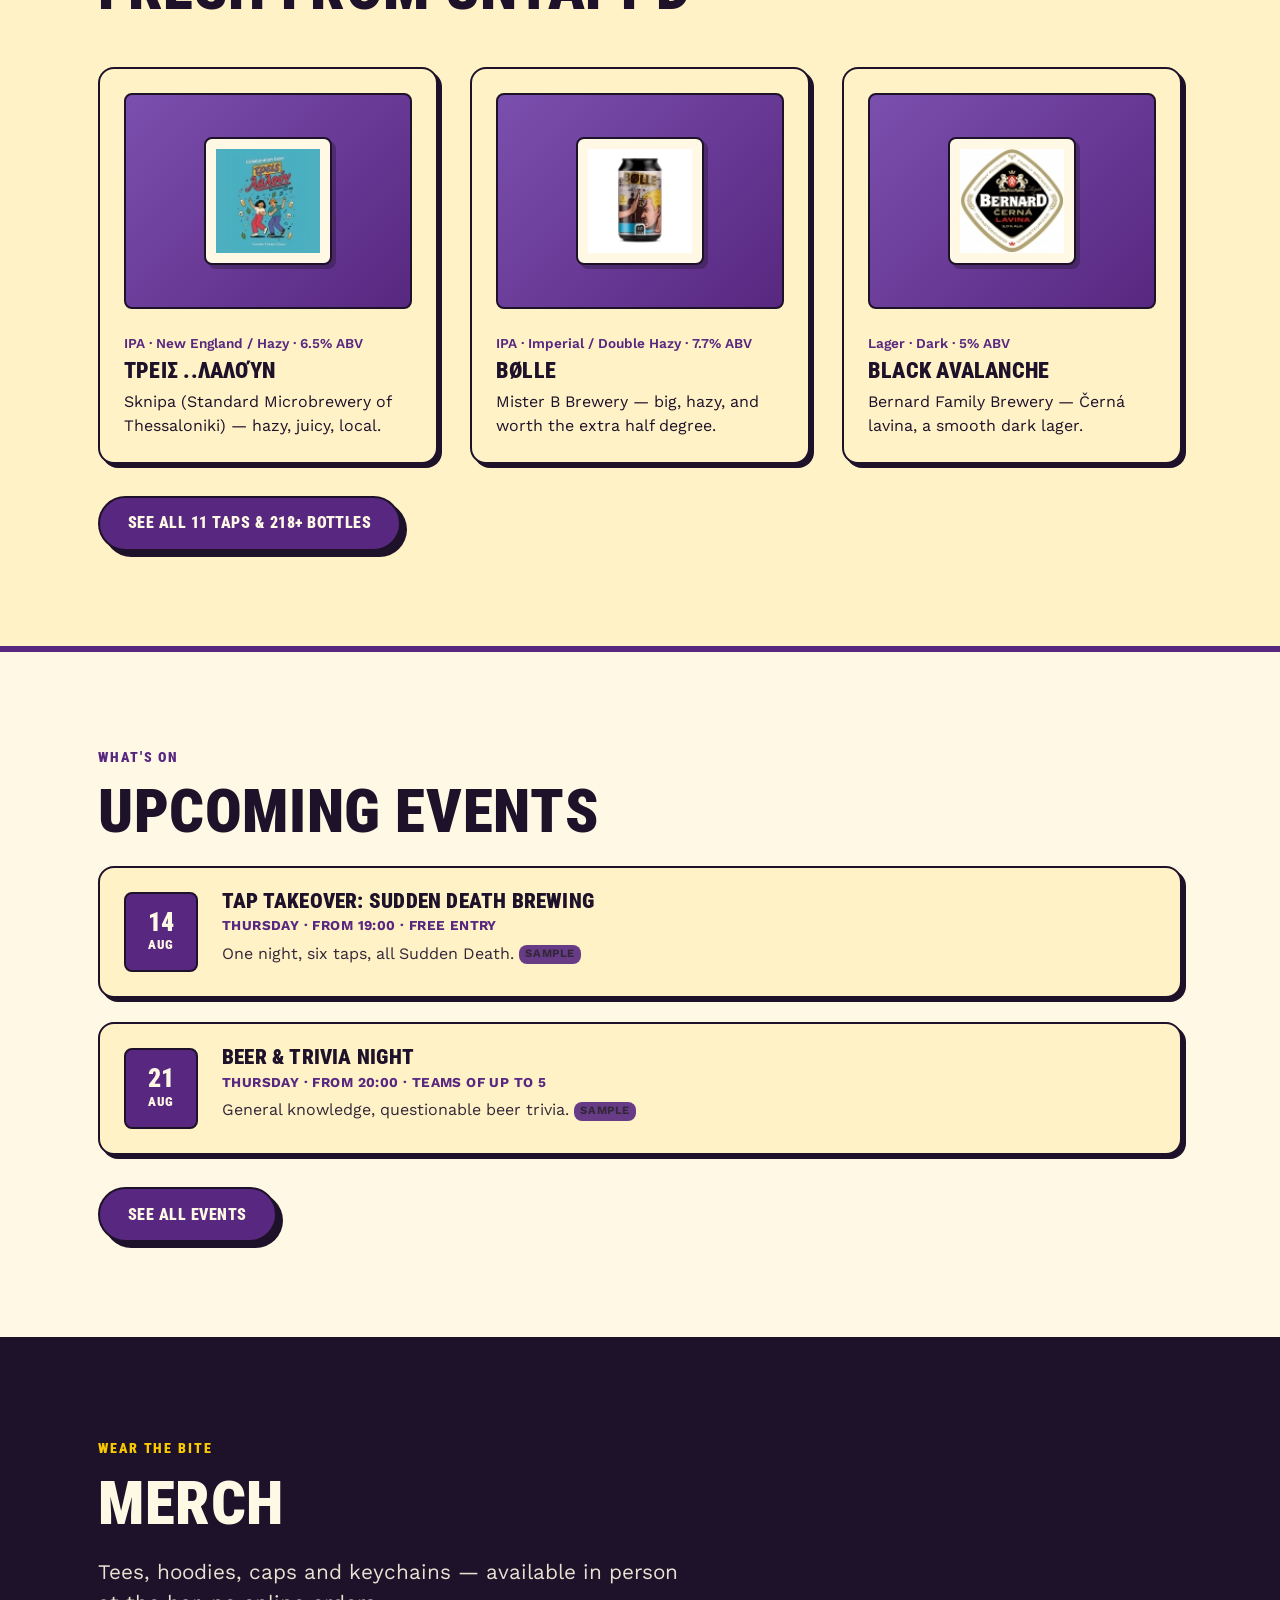
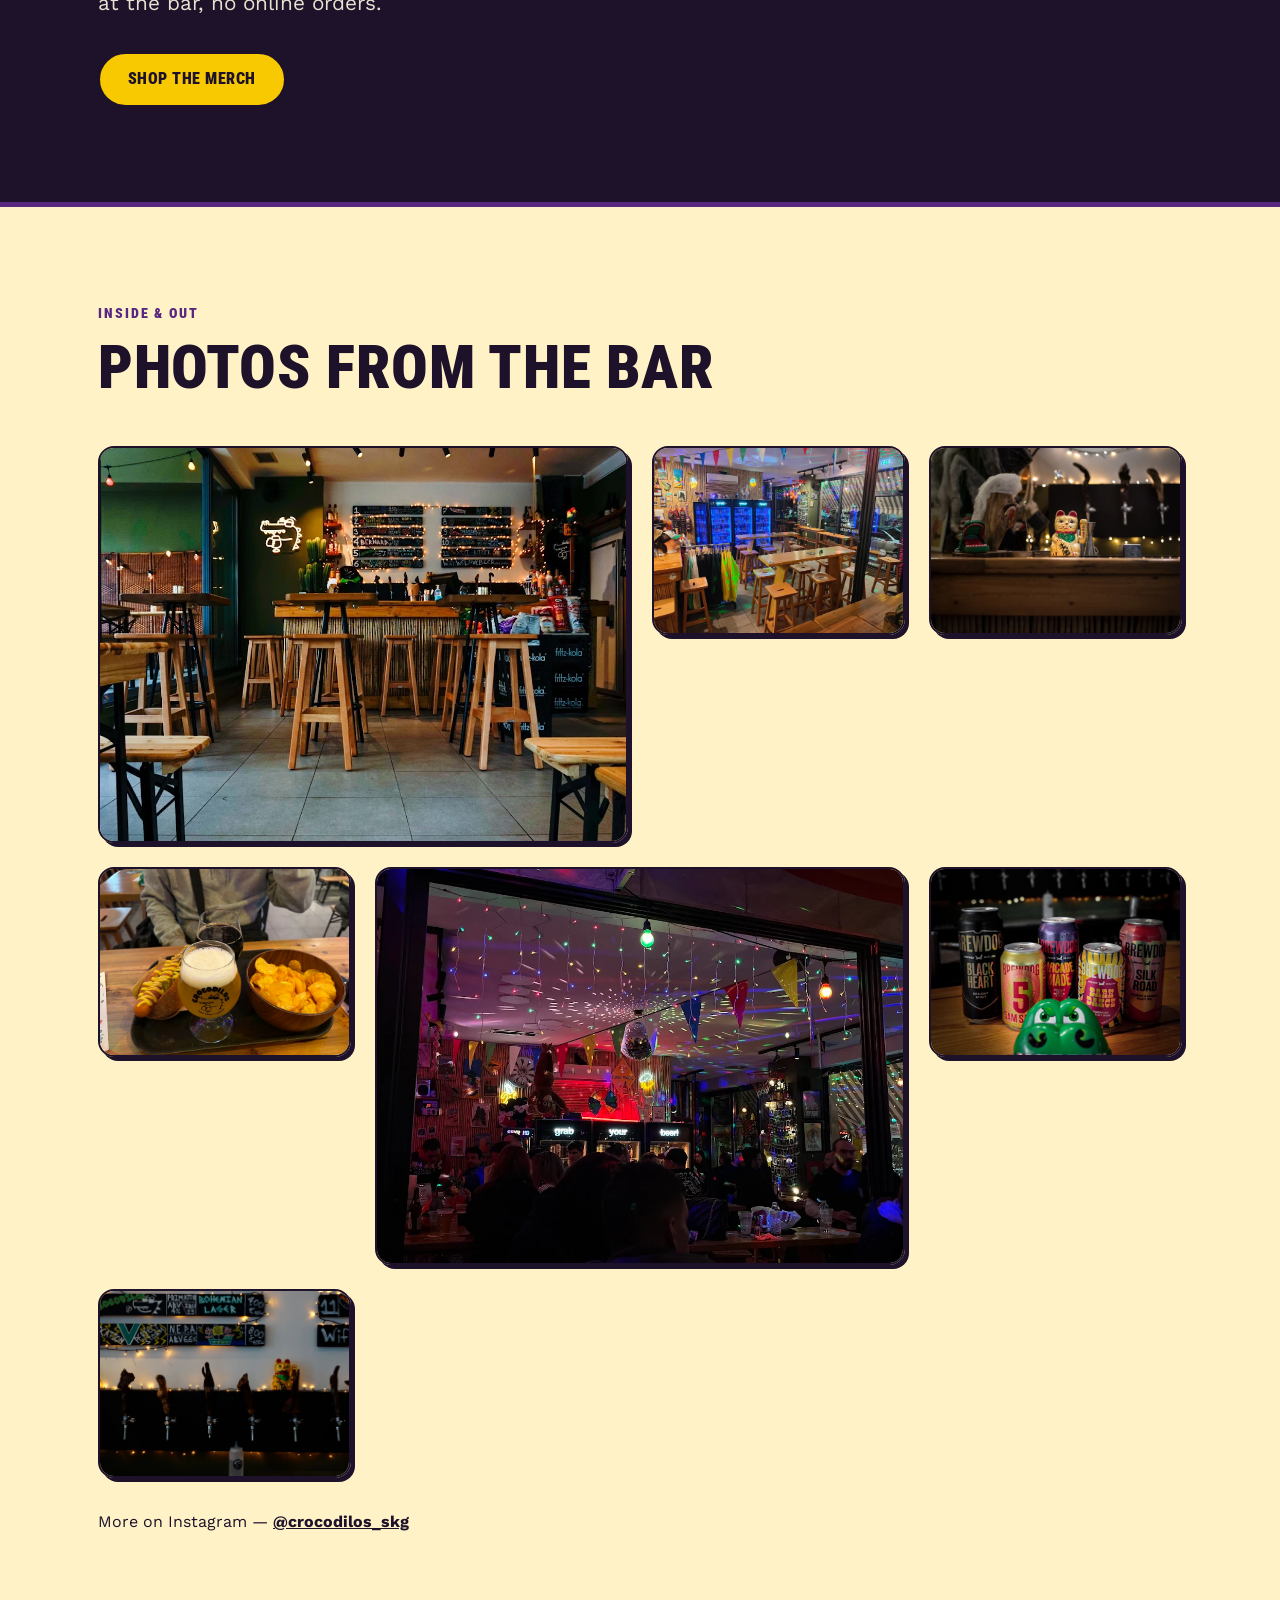
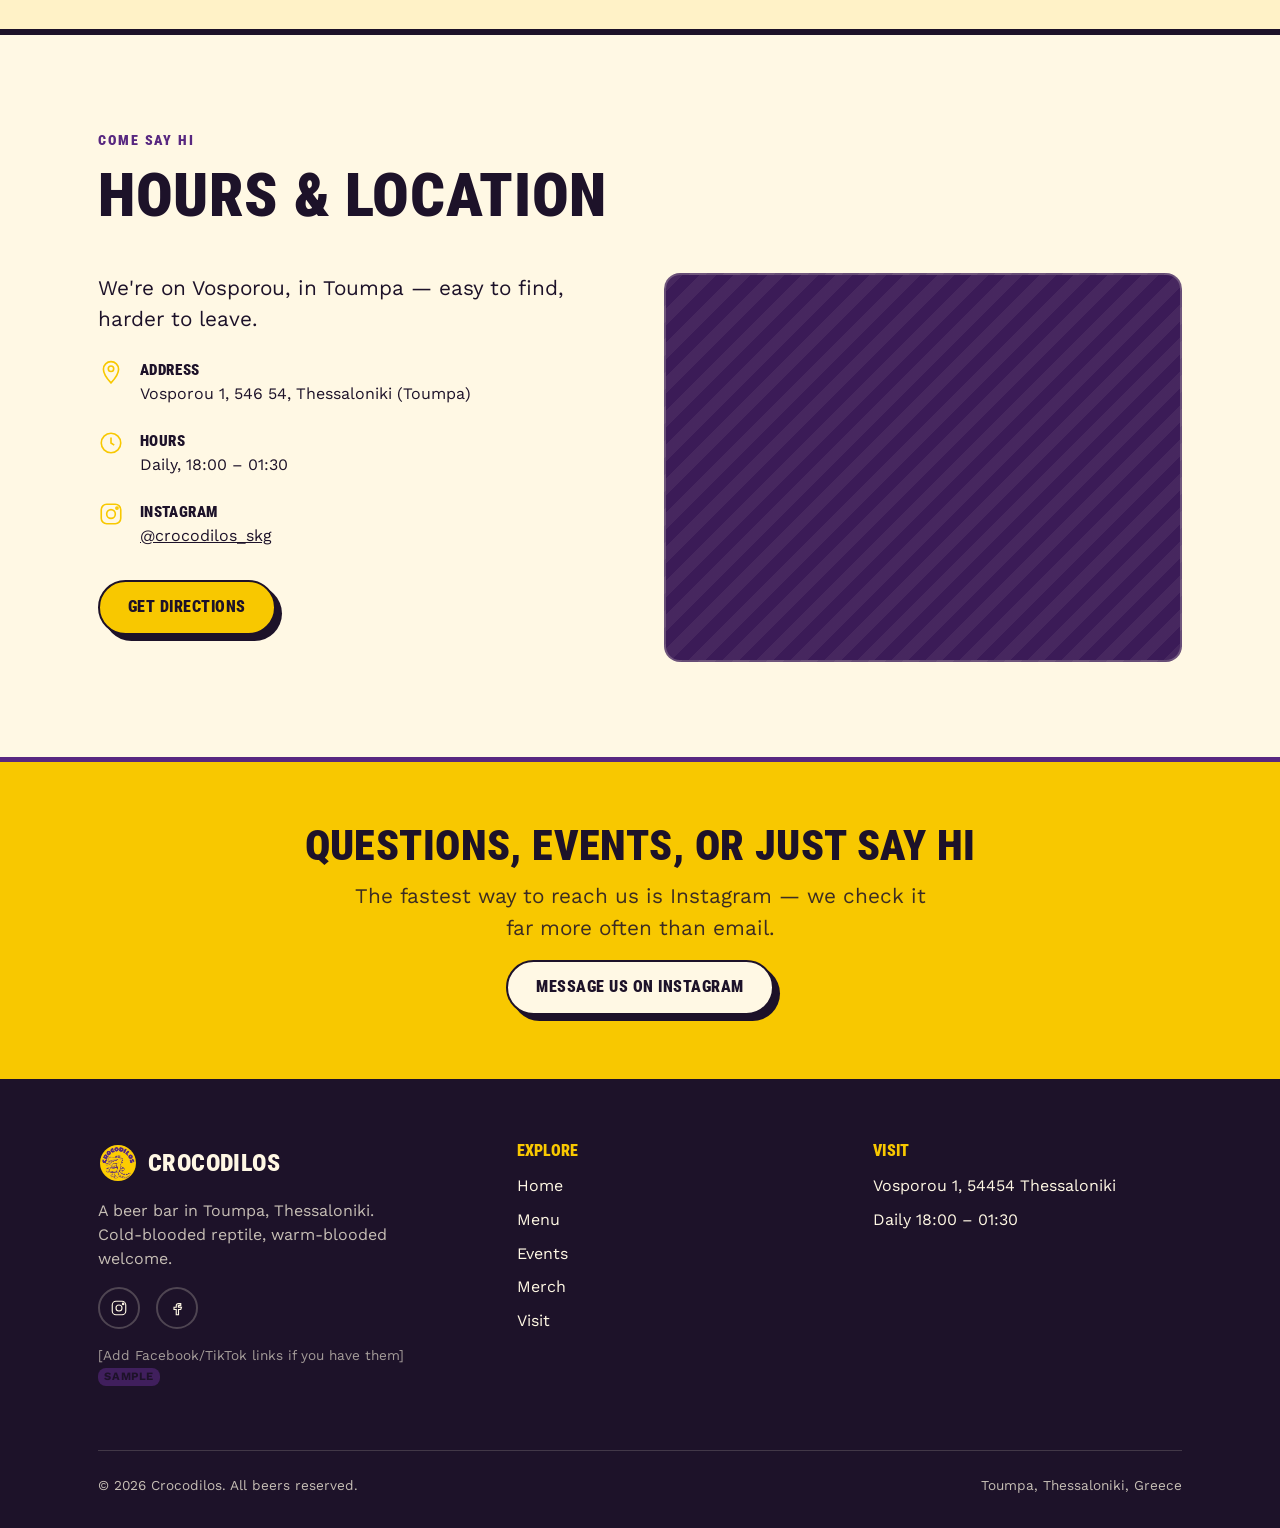
==== commit 624c2ed3: "Remove phone info from contact list in index.html Removed phone information from the contact list." ====
--- a/index.html
+++ b/index.html
@@ -244,10 +244,6 @@
               <span><strong>Hours</strong>Daily, 18:00 – 01:30</span>
             </li>
             <li class="info-item">
-              <svg viewBox="0 0 24 24" fill="none" stroke="currentColor" stroke-width="1.5"><path d="M4 5h4l2 5-2.5 1.5a11 11 0 0 0 5 5L14 14l5 2v4a2 2 0 0 1-2 2C9.6 22 2 14.4 2 7a2 2 0 0 1 2-2z"/></svg>
-              <span><strong>Phone</strong>[+30 xxx xxx xxxx] <span class="placeholder-tag">Sample</span></span>
-            </li>
-            <li class="info-item">
               <svg viewBox="0 0 24 24" fill="none" stroke="currentColor" stroke-width="1.5"><rect x="3" y="3" width="18" height="18" rx="5"/><circle cx="12" cy="12" r="4"/><circle cx="17.5" cy="6.5" r="1"/></svg>
               <span><strong>Instagram</strong><a href="https://www.instagram.com/crocodilos_skg/" target="_blank" rel="noopener" style="text-decoration: underline;">@crocodilos_skg</a></span>
             </li>
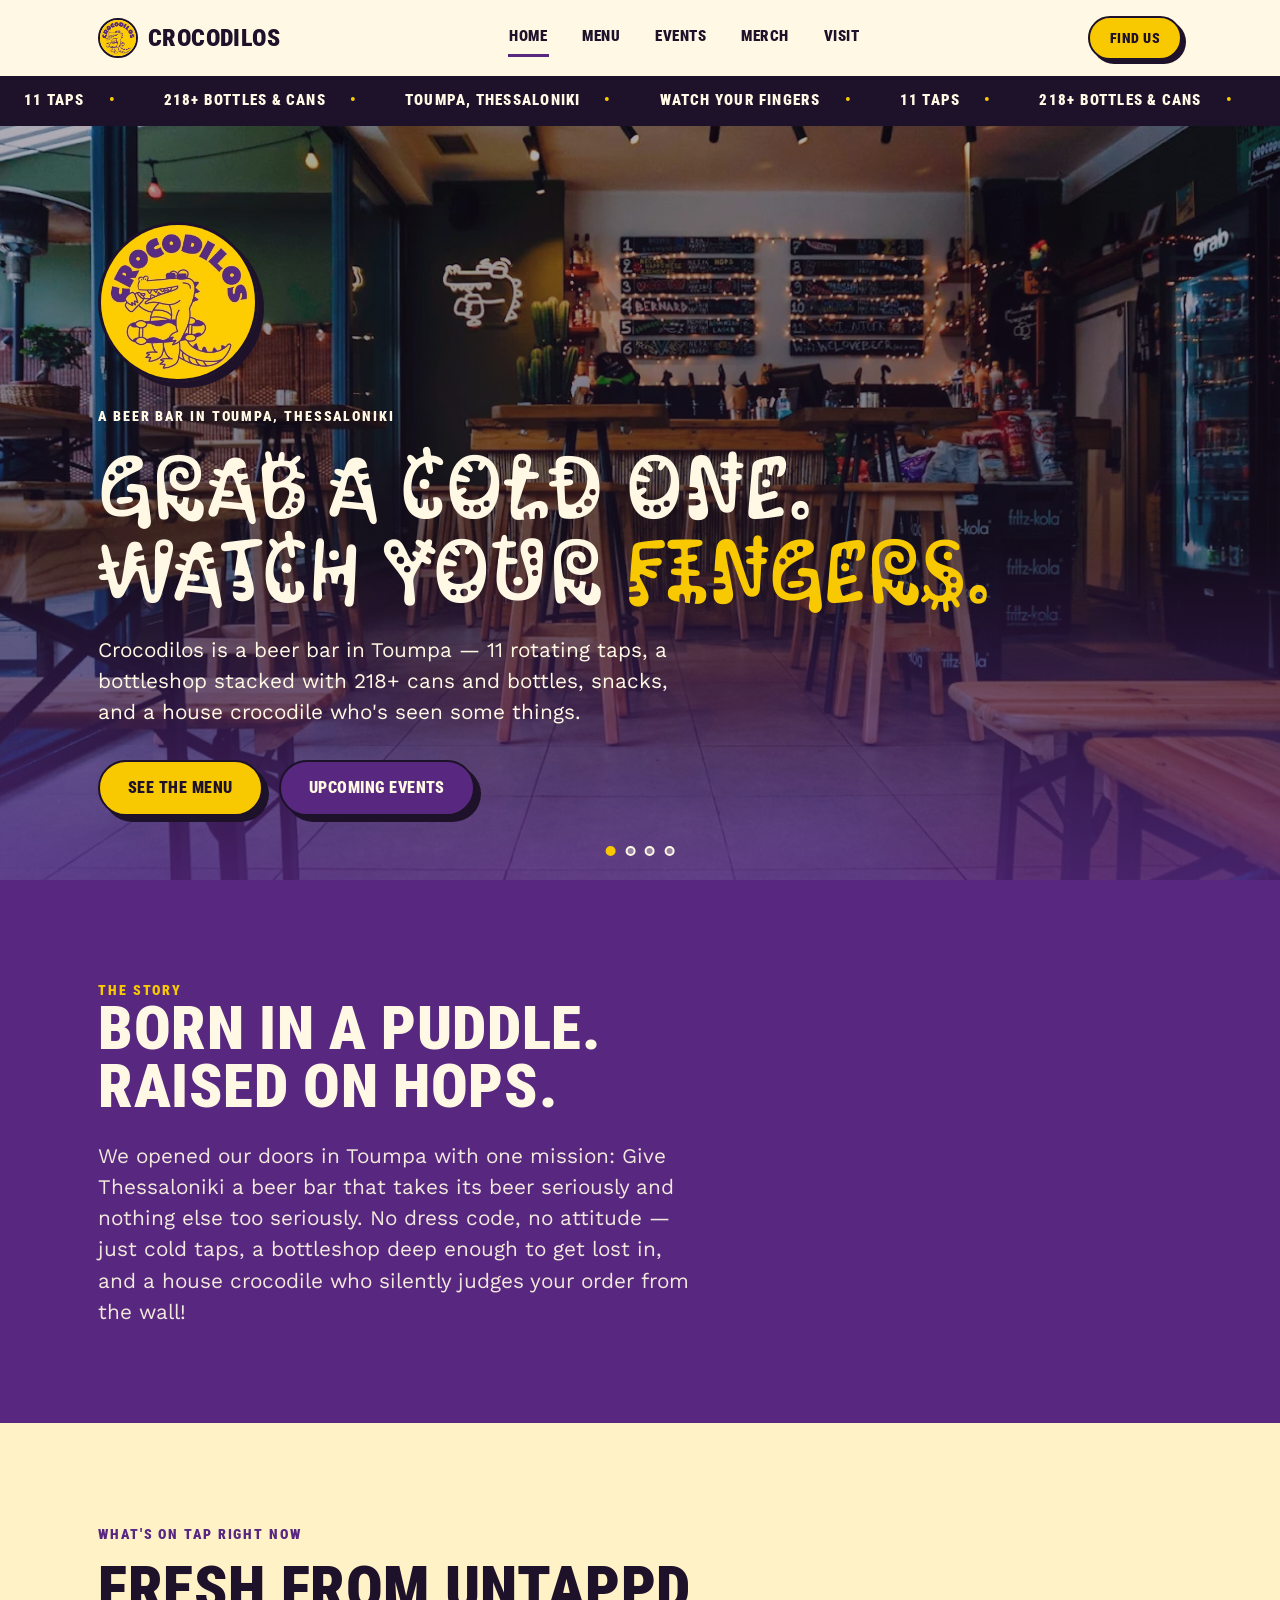
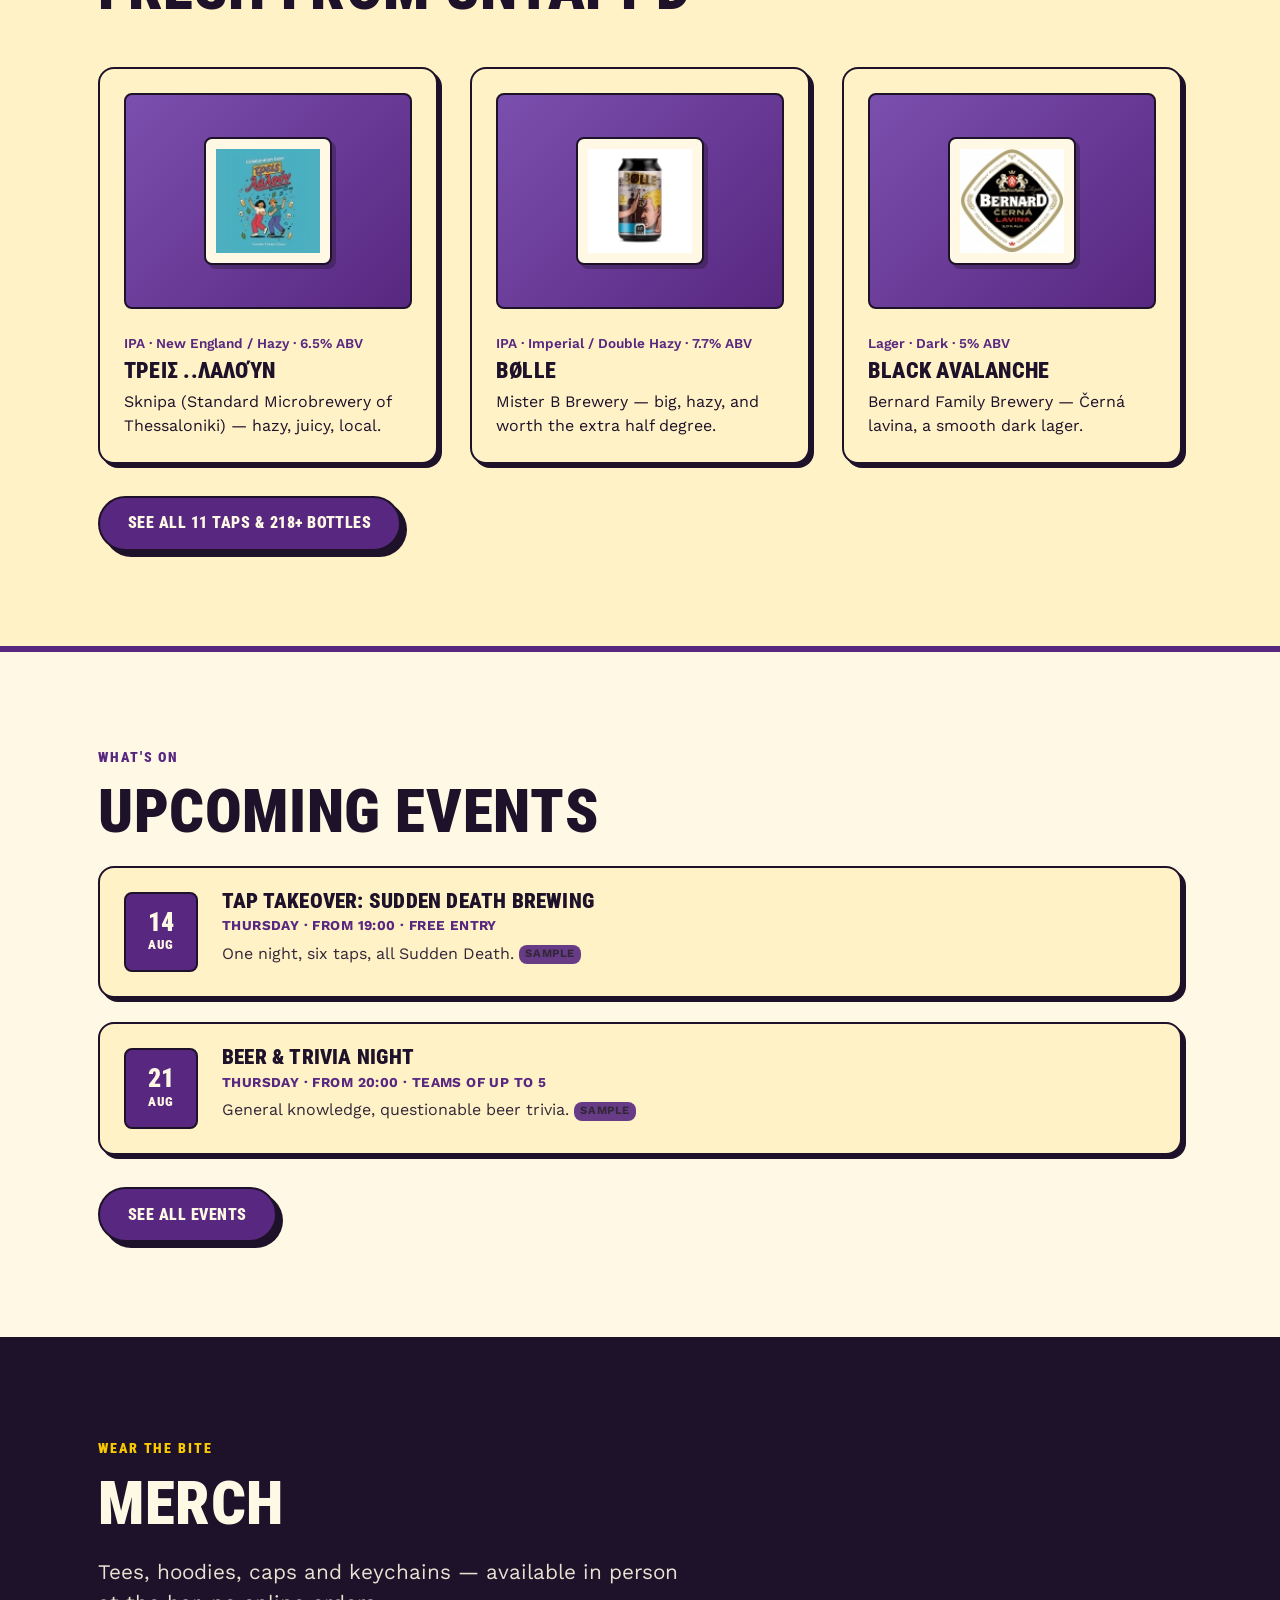
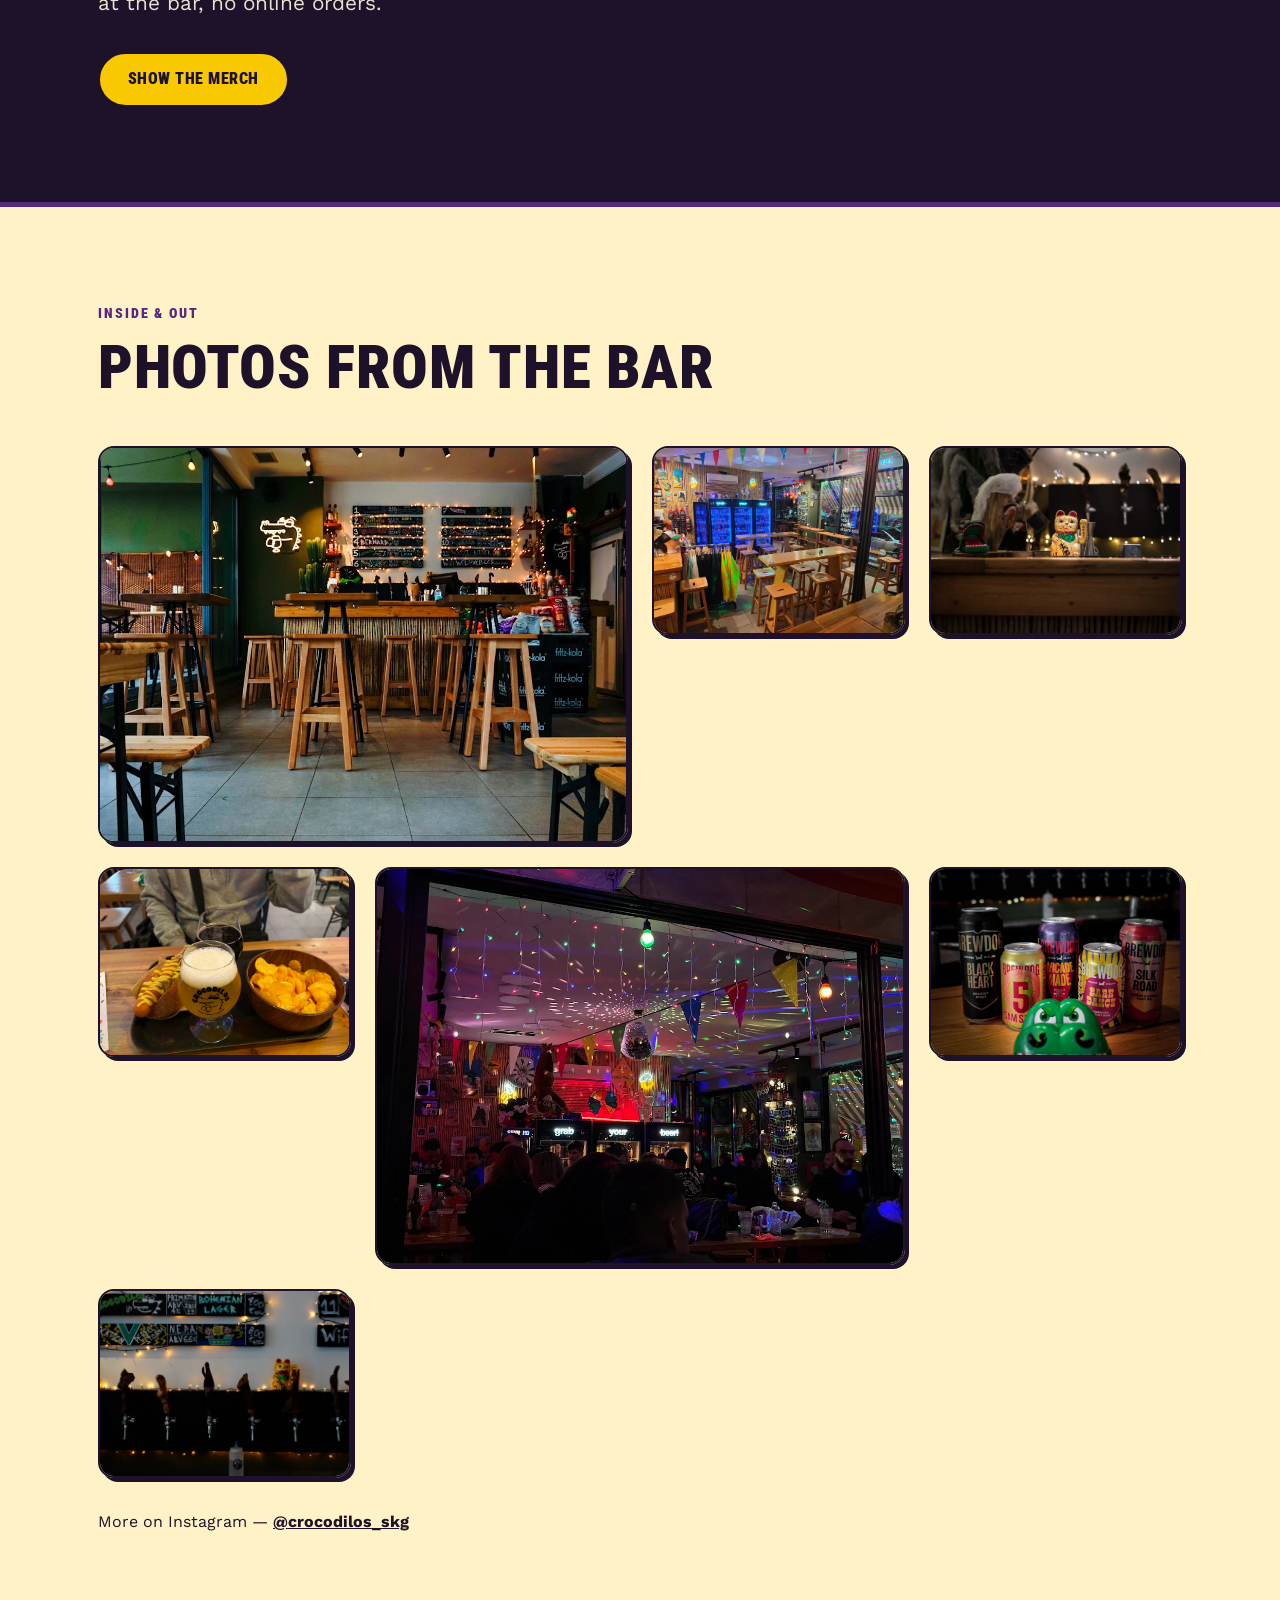
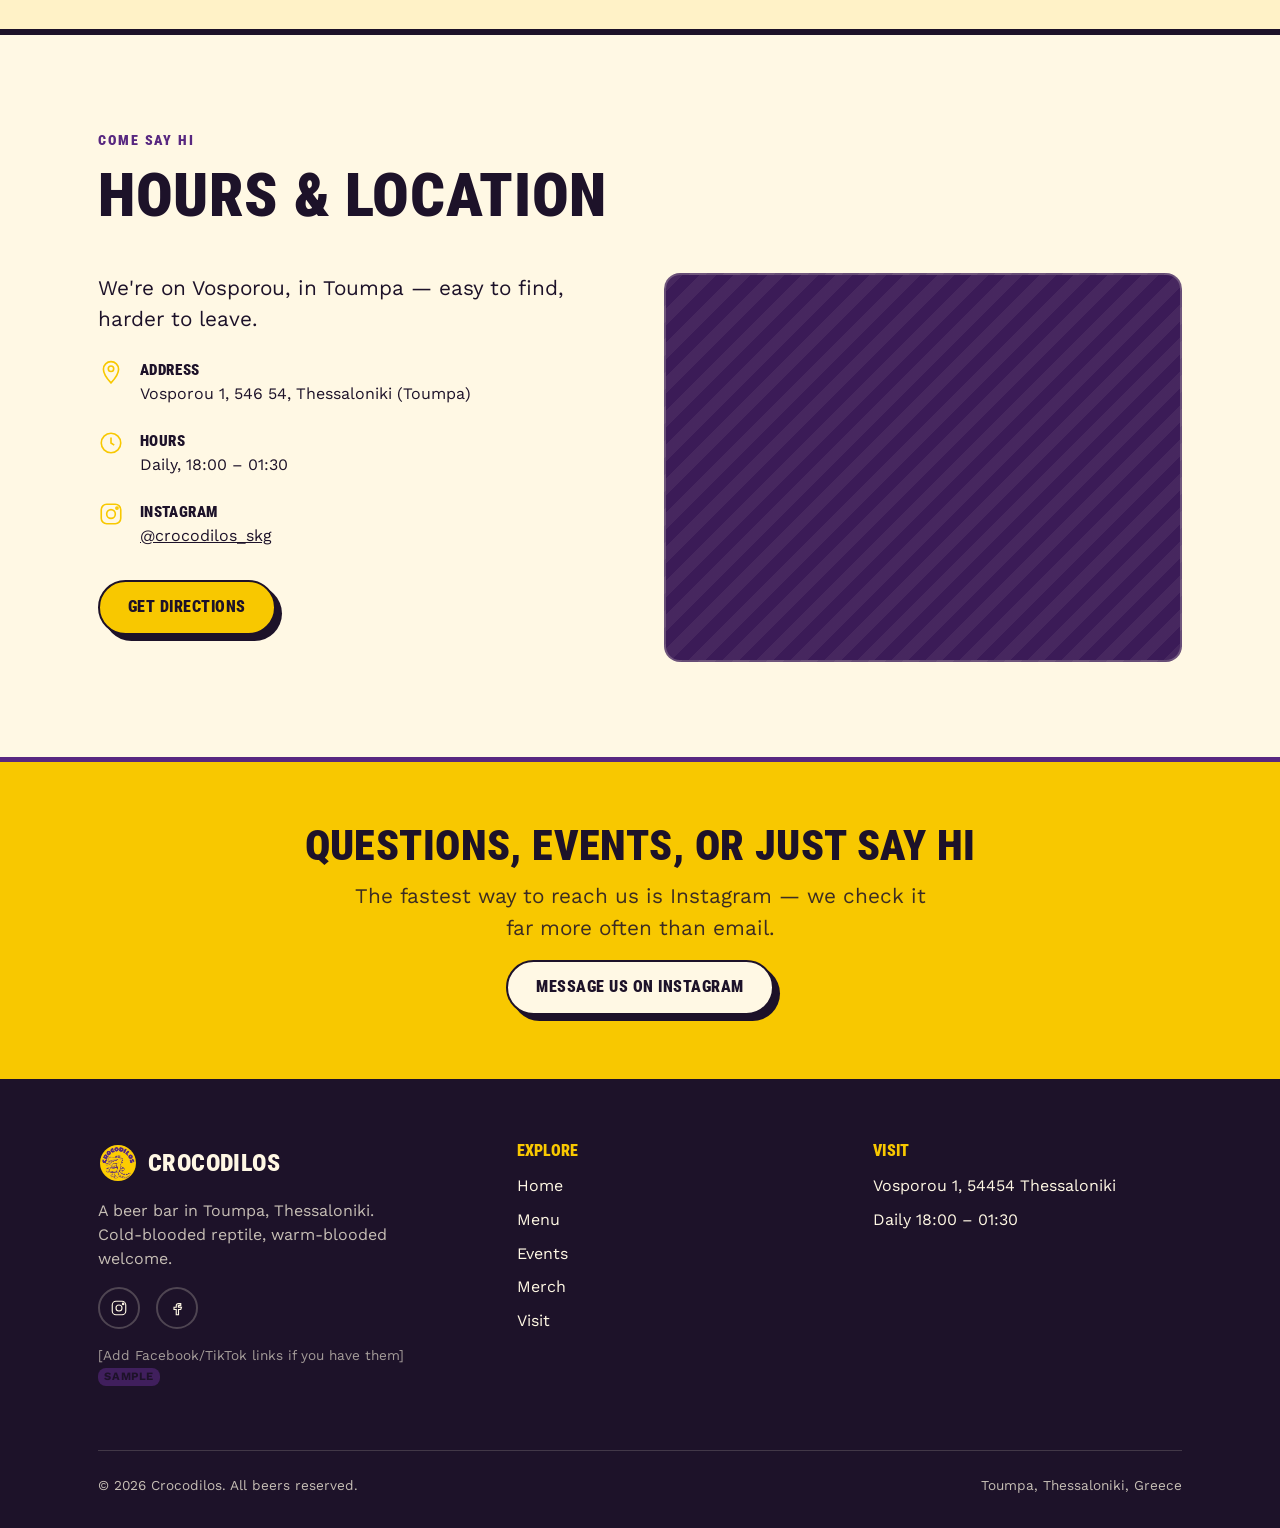
==== commit e86dcd72: "Change link text from 'Shop' to 'Show' for merch" ====
--- a/index.html
+++ b/index.html
@@ -181,7 +181,7 @@
       <h2 class="h-xl" style="margin-top: var(--space-2)">Merch</h2>
       <p class="lede" style="margin-top: var(--space-3); opacity: 0.9;">Tees, hoodies, caps and keychains — available in person at the bar, no online orders.</p>
       <p style="margin-top: var(--space-4);">
-        <a class="btn btn-gold" href="merch.html">Shop the merch</a>
+        <a class="btn btn-gold" href="merch.html">Show the merch</a>
       </p>
     </div>
   </section>
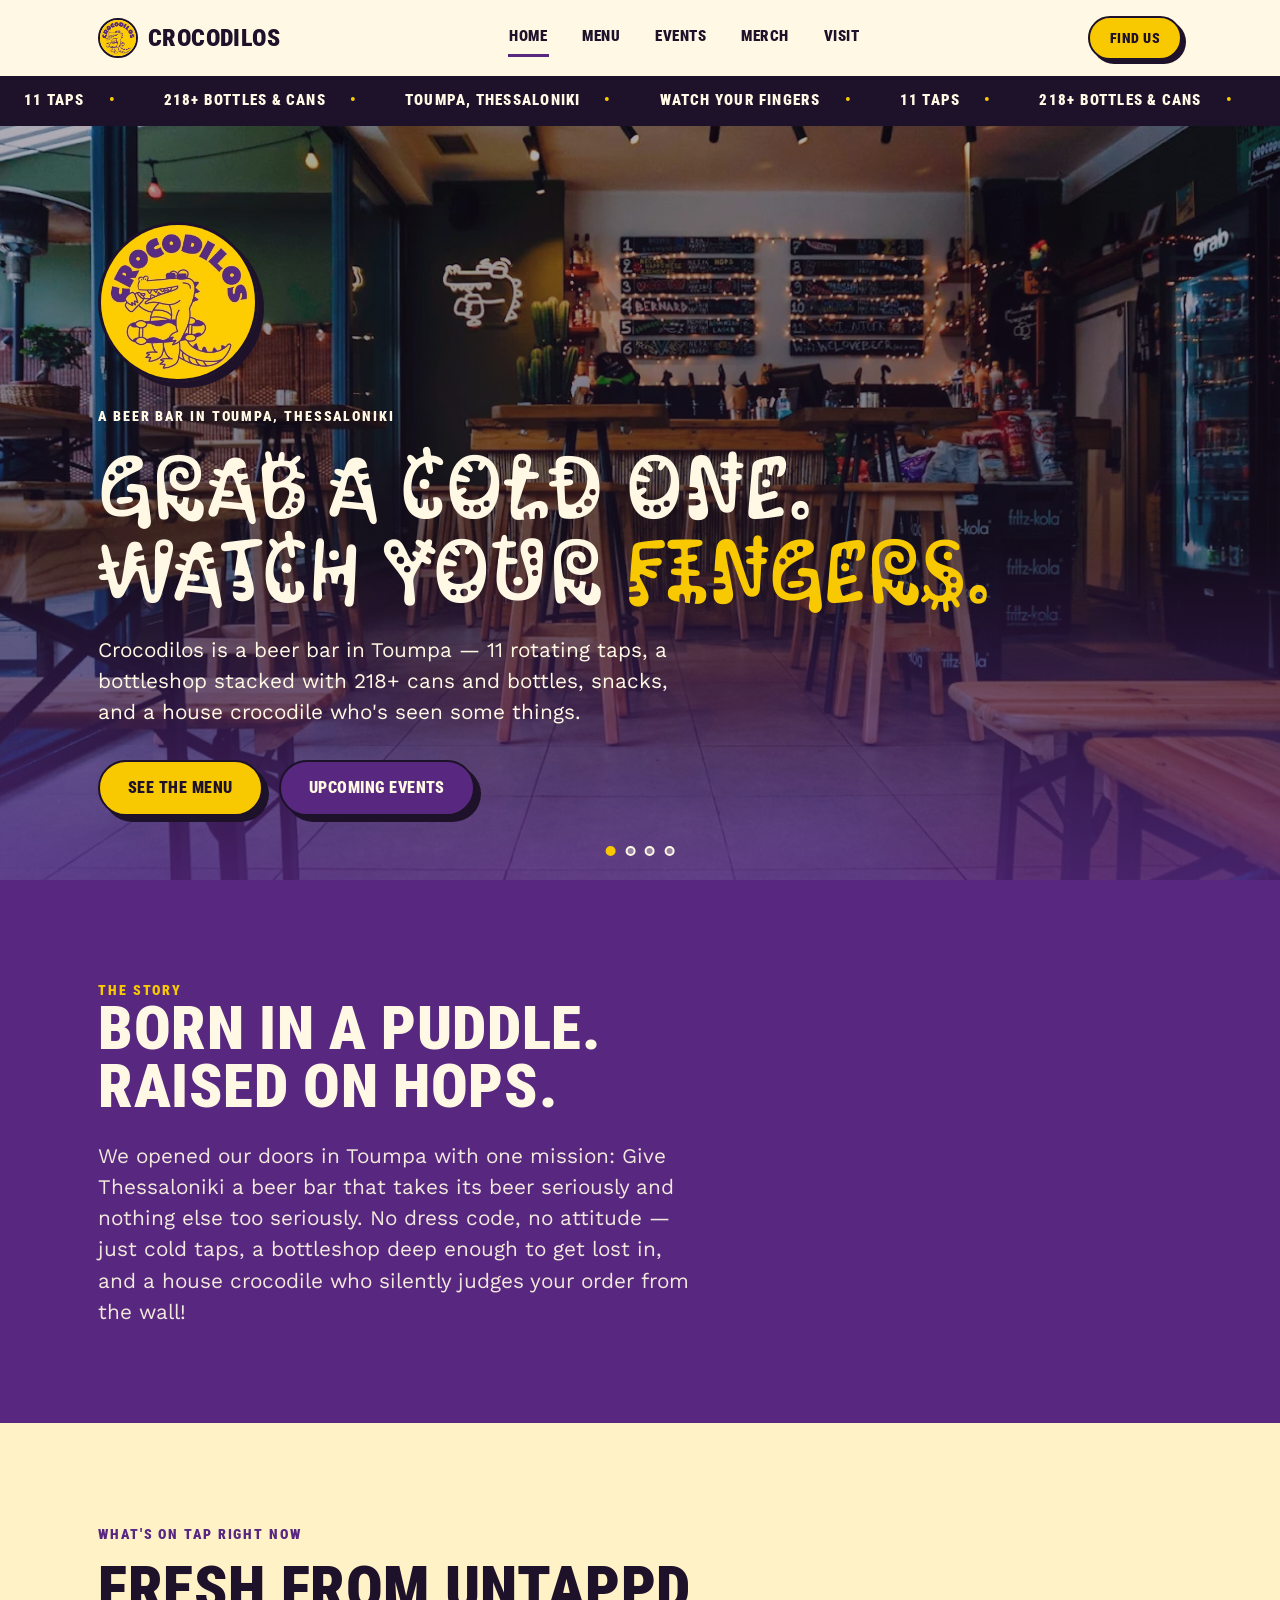
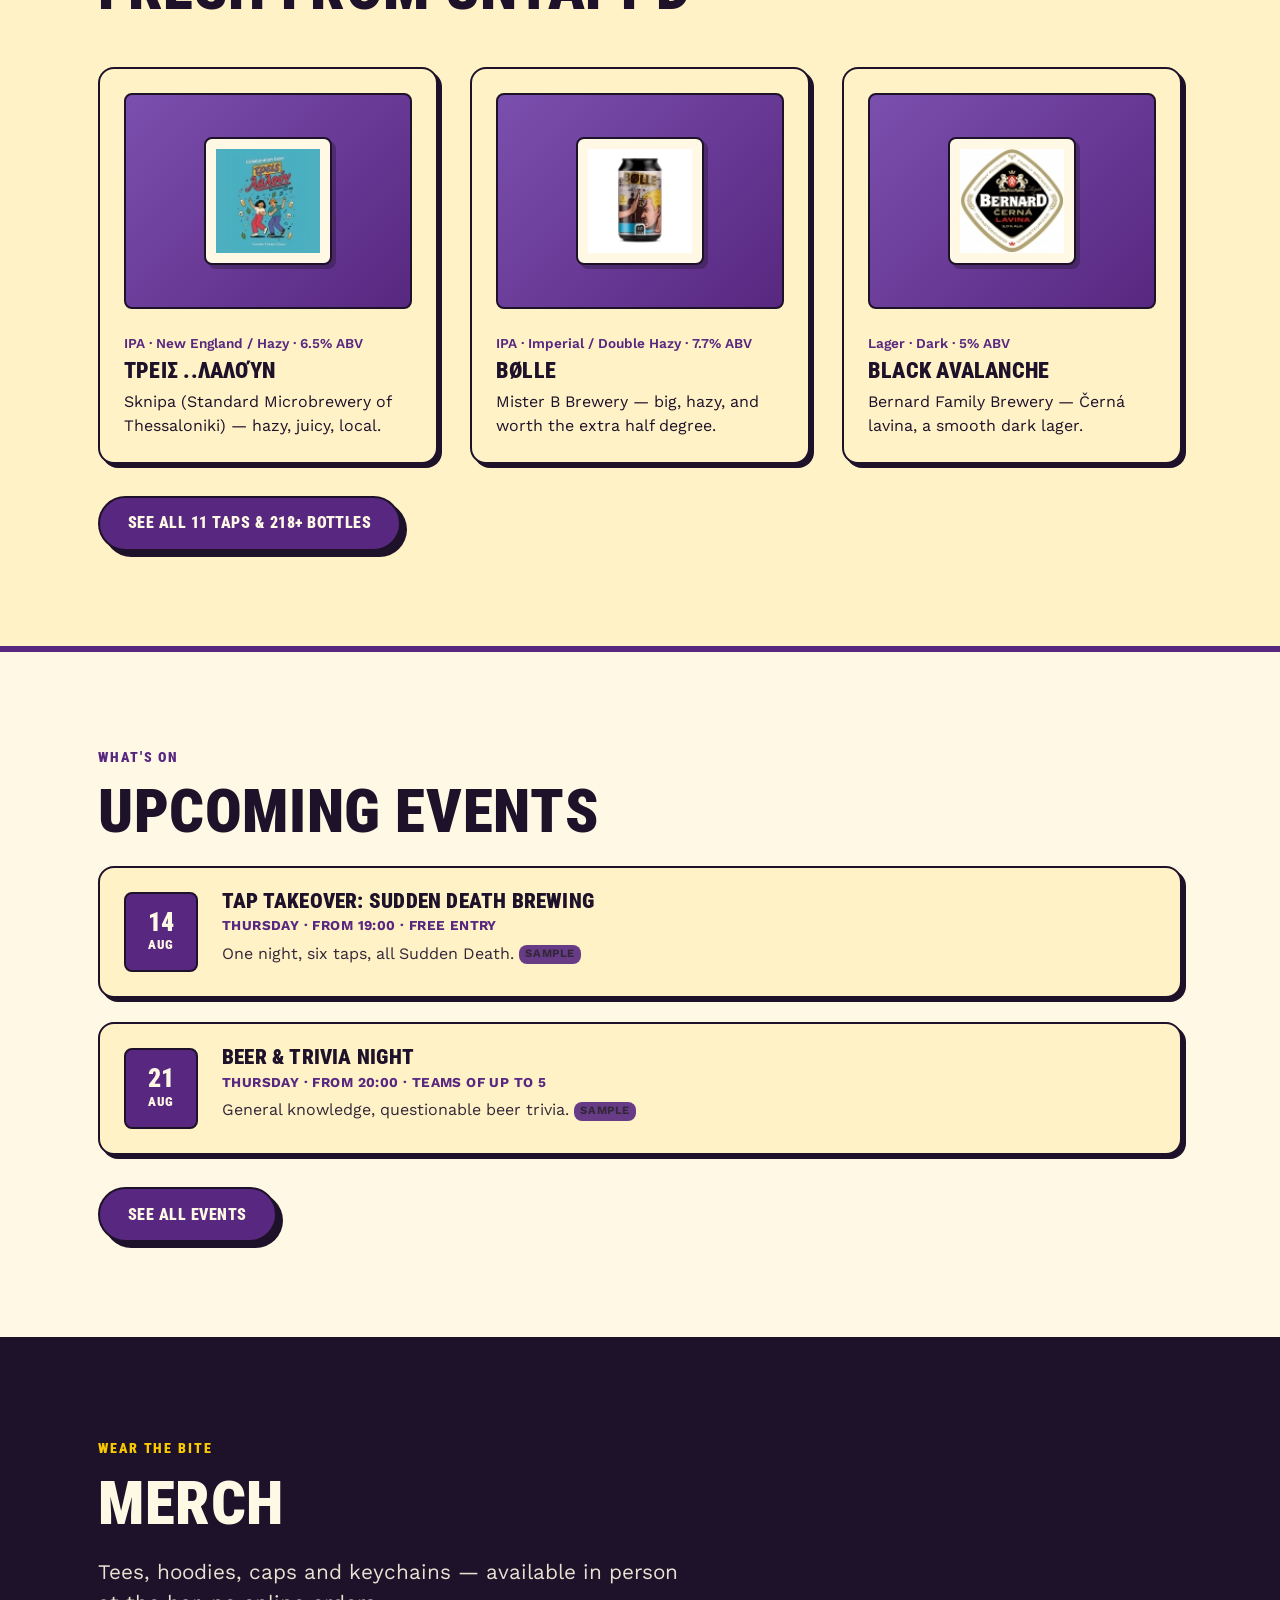
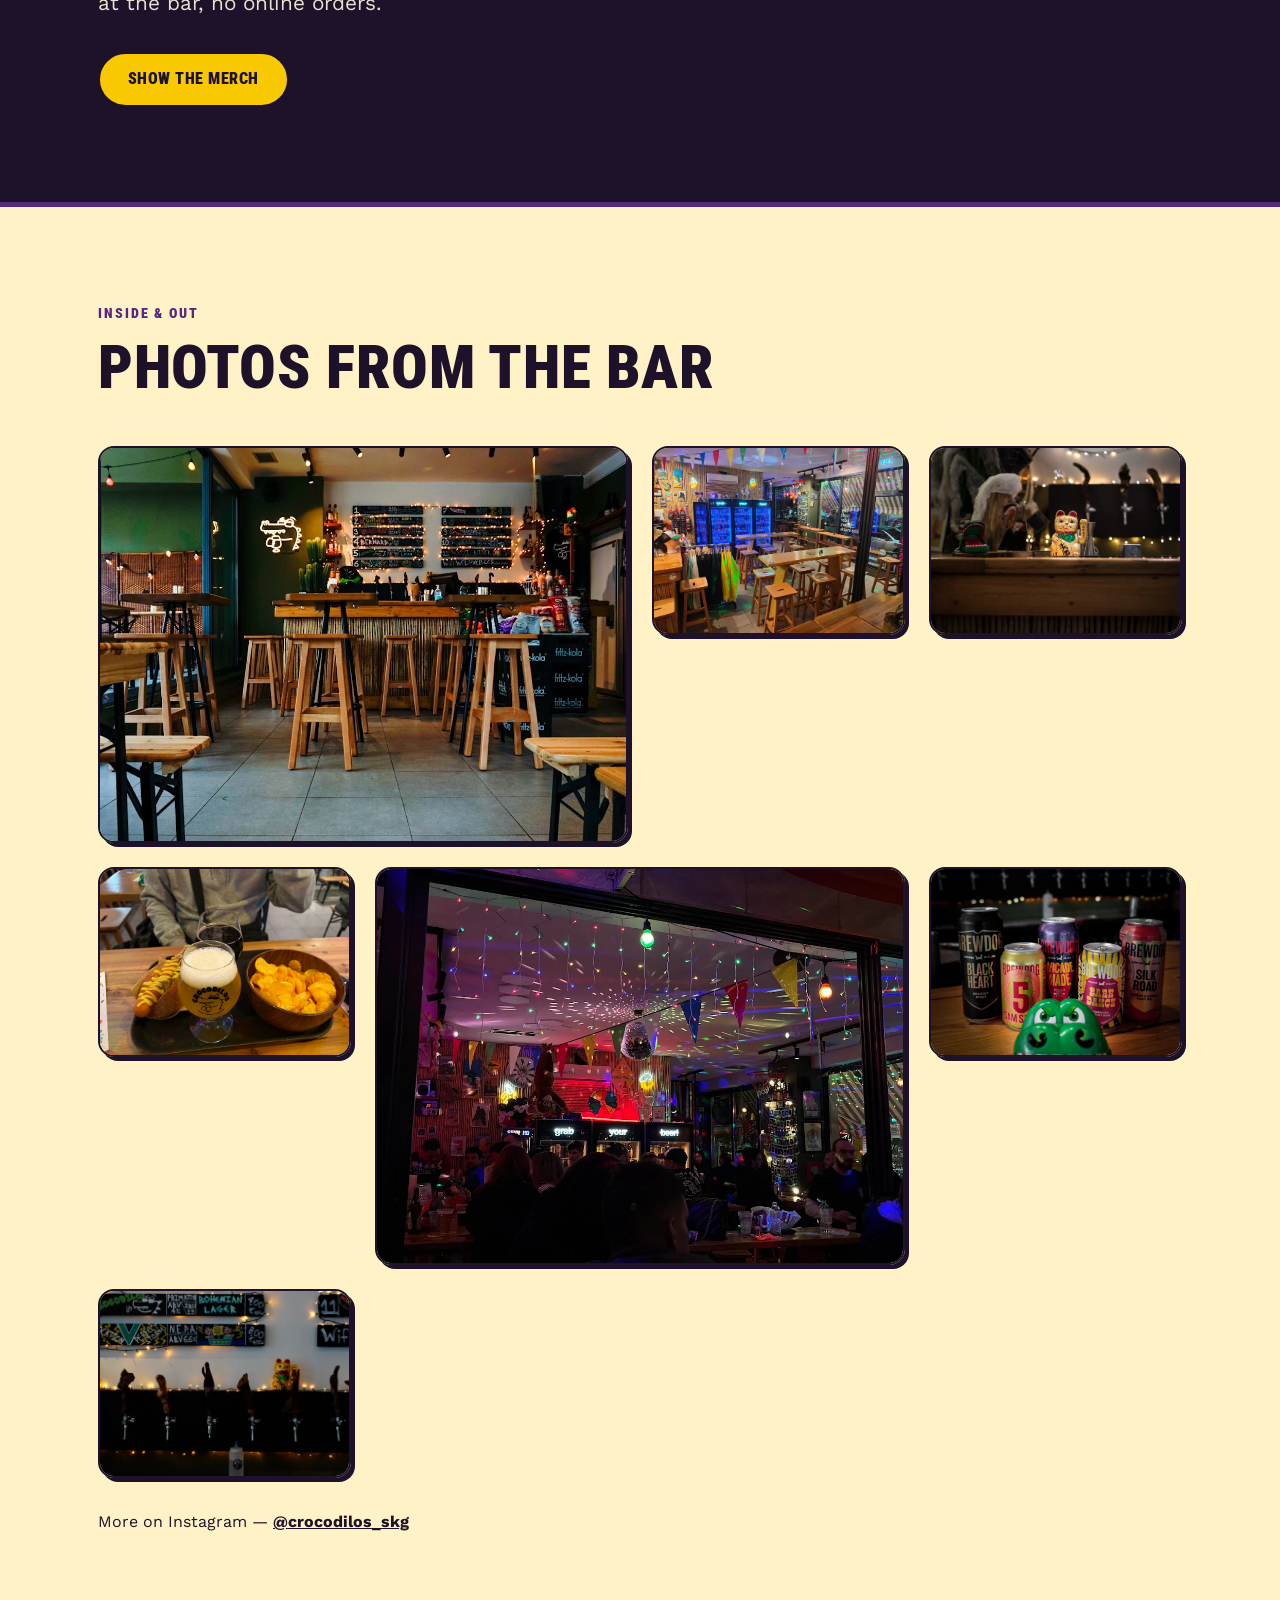
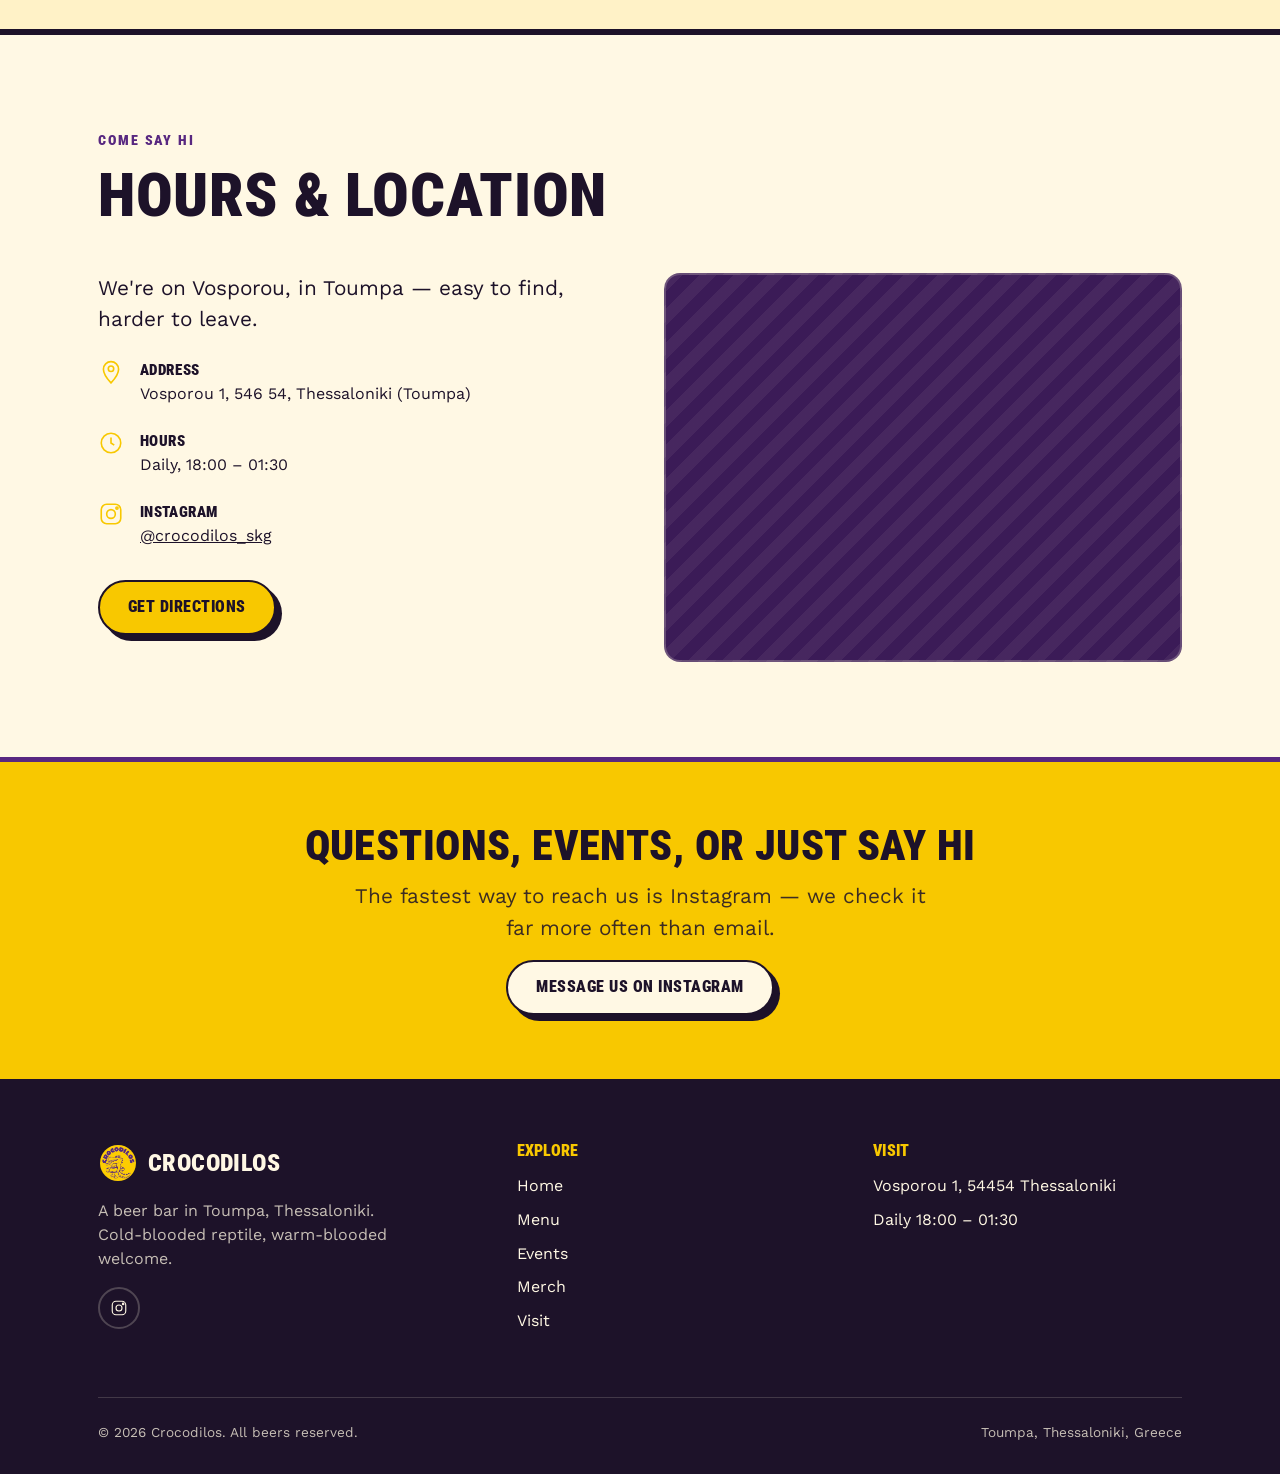
==== commit 9074356b: "Remove Facebook link and placeholder text Removed Facebook link and placeholder for additional socia" ====
--- a/index.html
+++ b/index.html
@@ -287,9 +287,7 @@
         <p style="margin-top: var(--space-2); opacity: 0.75; max-width: 32ch;">A beer bar in Toumpa, Thessaloniki. Cold-blooded reptile, warm-blooded welcome.</p>
         <div class="social-row">
           <a href="https://www.instagram.com/crocodilos_skg/" target="_blank" rel="noopener" aria-label="Instagram"><svg viewBox="0 0 24 24" fill="none" stroke="currentColor" stroke-width="1.5"><rect x="3" y="3" width="18" height="18" rx="5"/><circle cx="12" cy="12" r="4"/><circle cx="17.5" cy="6.5" r="1"/></svg></a>
-          <a href="#" aria-label="Facebook"><svg viewBox="0 0 24 24" fill="none" stroke="currentColor" stroke-width="1.5"><path d="M14 9h3V6h-3a3 3 0 0 0-3 3v2H8v3h3v7h3v-7h3l1-3h-4v-2a1 1 0 0 1 1-1z"/></svg></a>
-        </div>
-        <p style="margin-top: var(--space-2); font-size: 0.85rem; opacity: 0.6;">[Add Facebook/TikTok links if you have them] <span class="placeholder-tag">Sample</span></p>
+        </div>
       </div>
 
       <div>
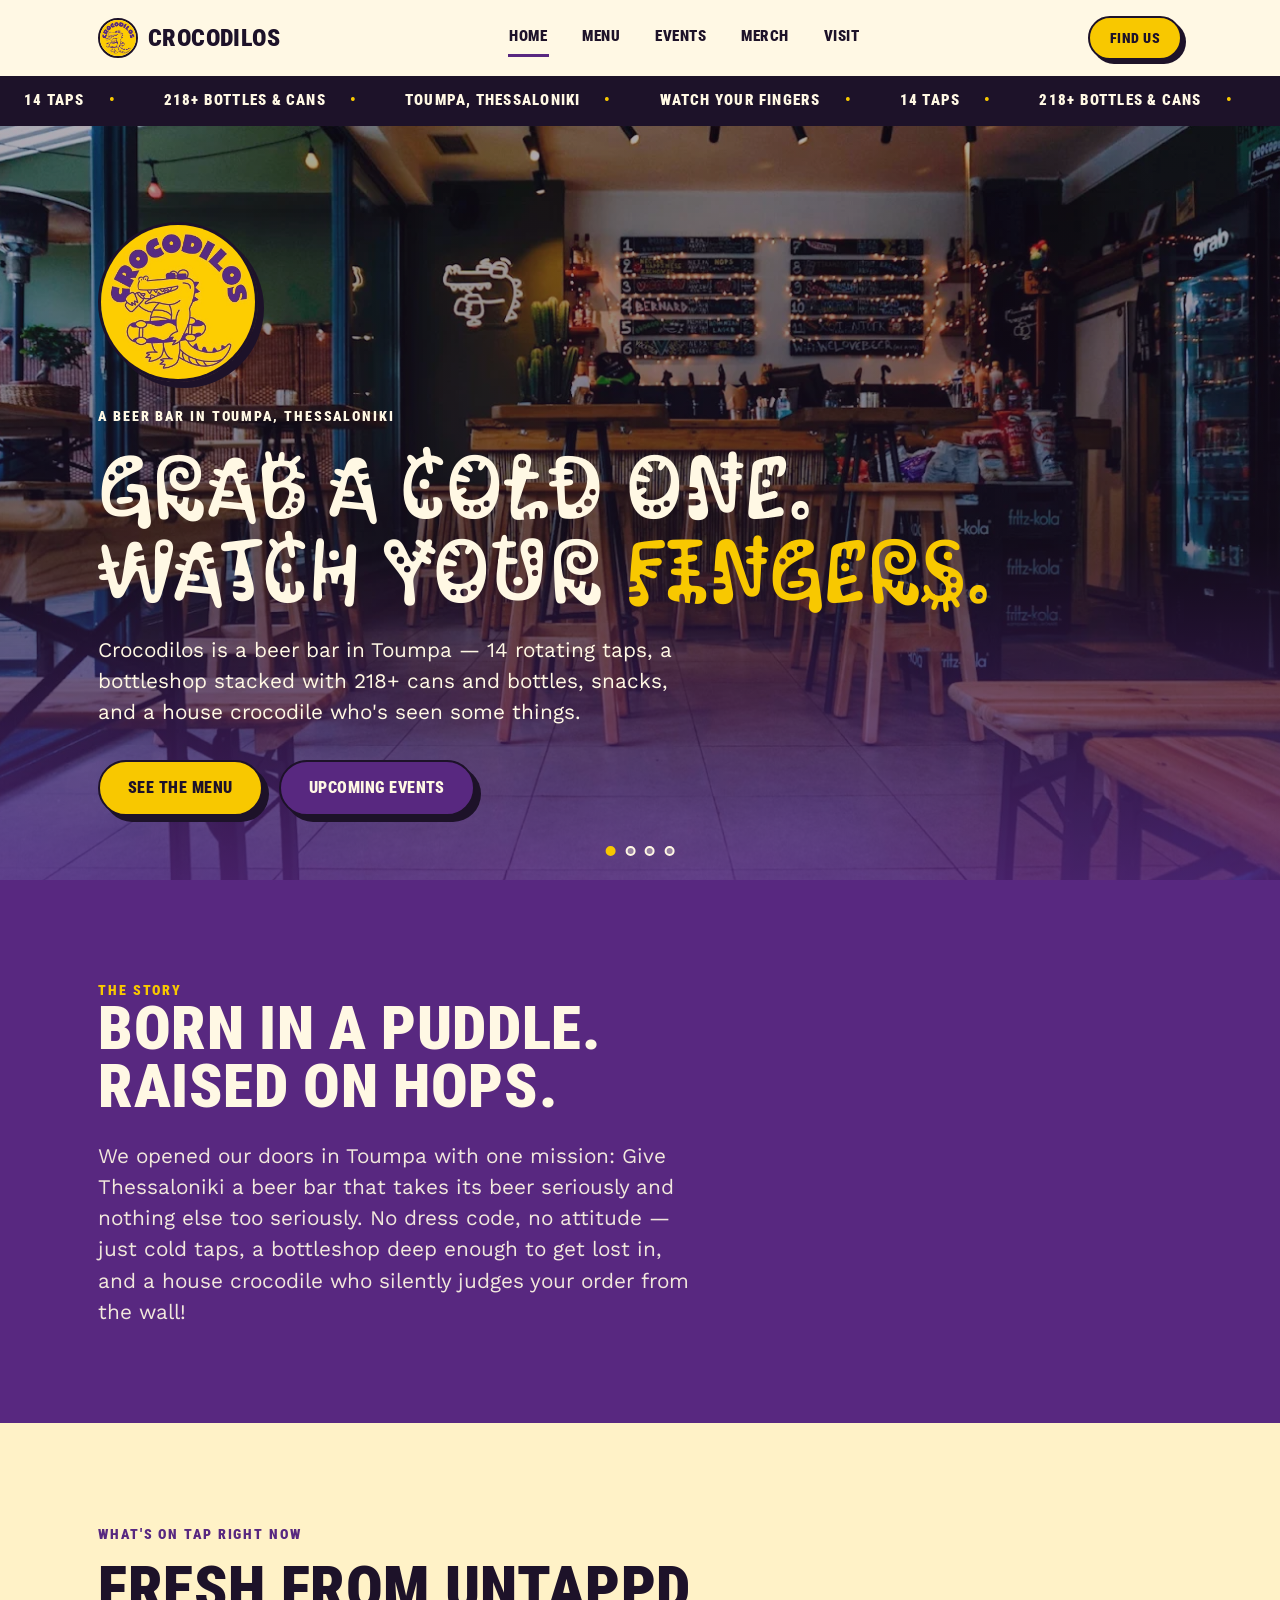
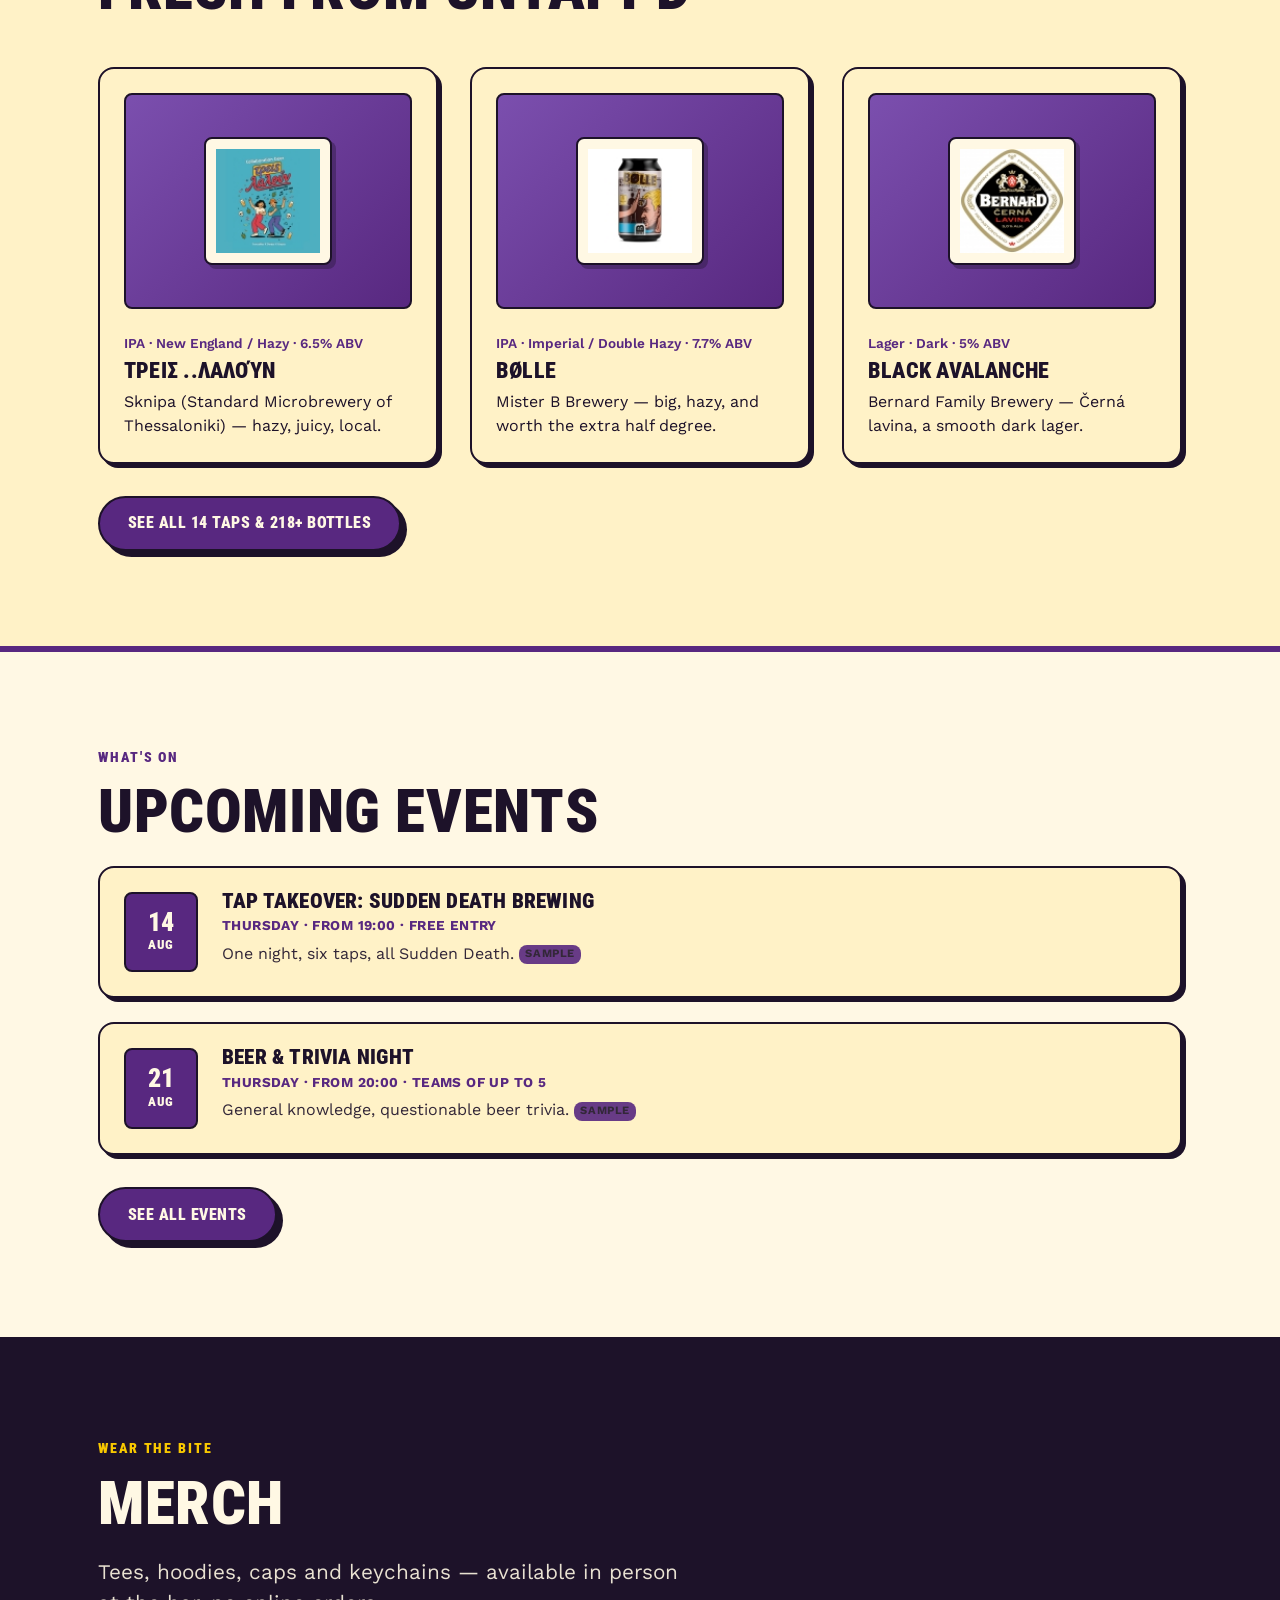
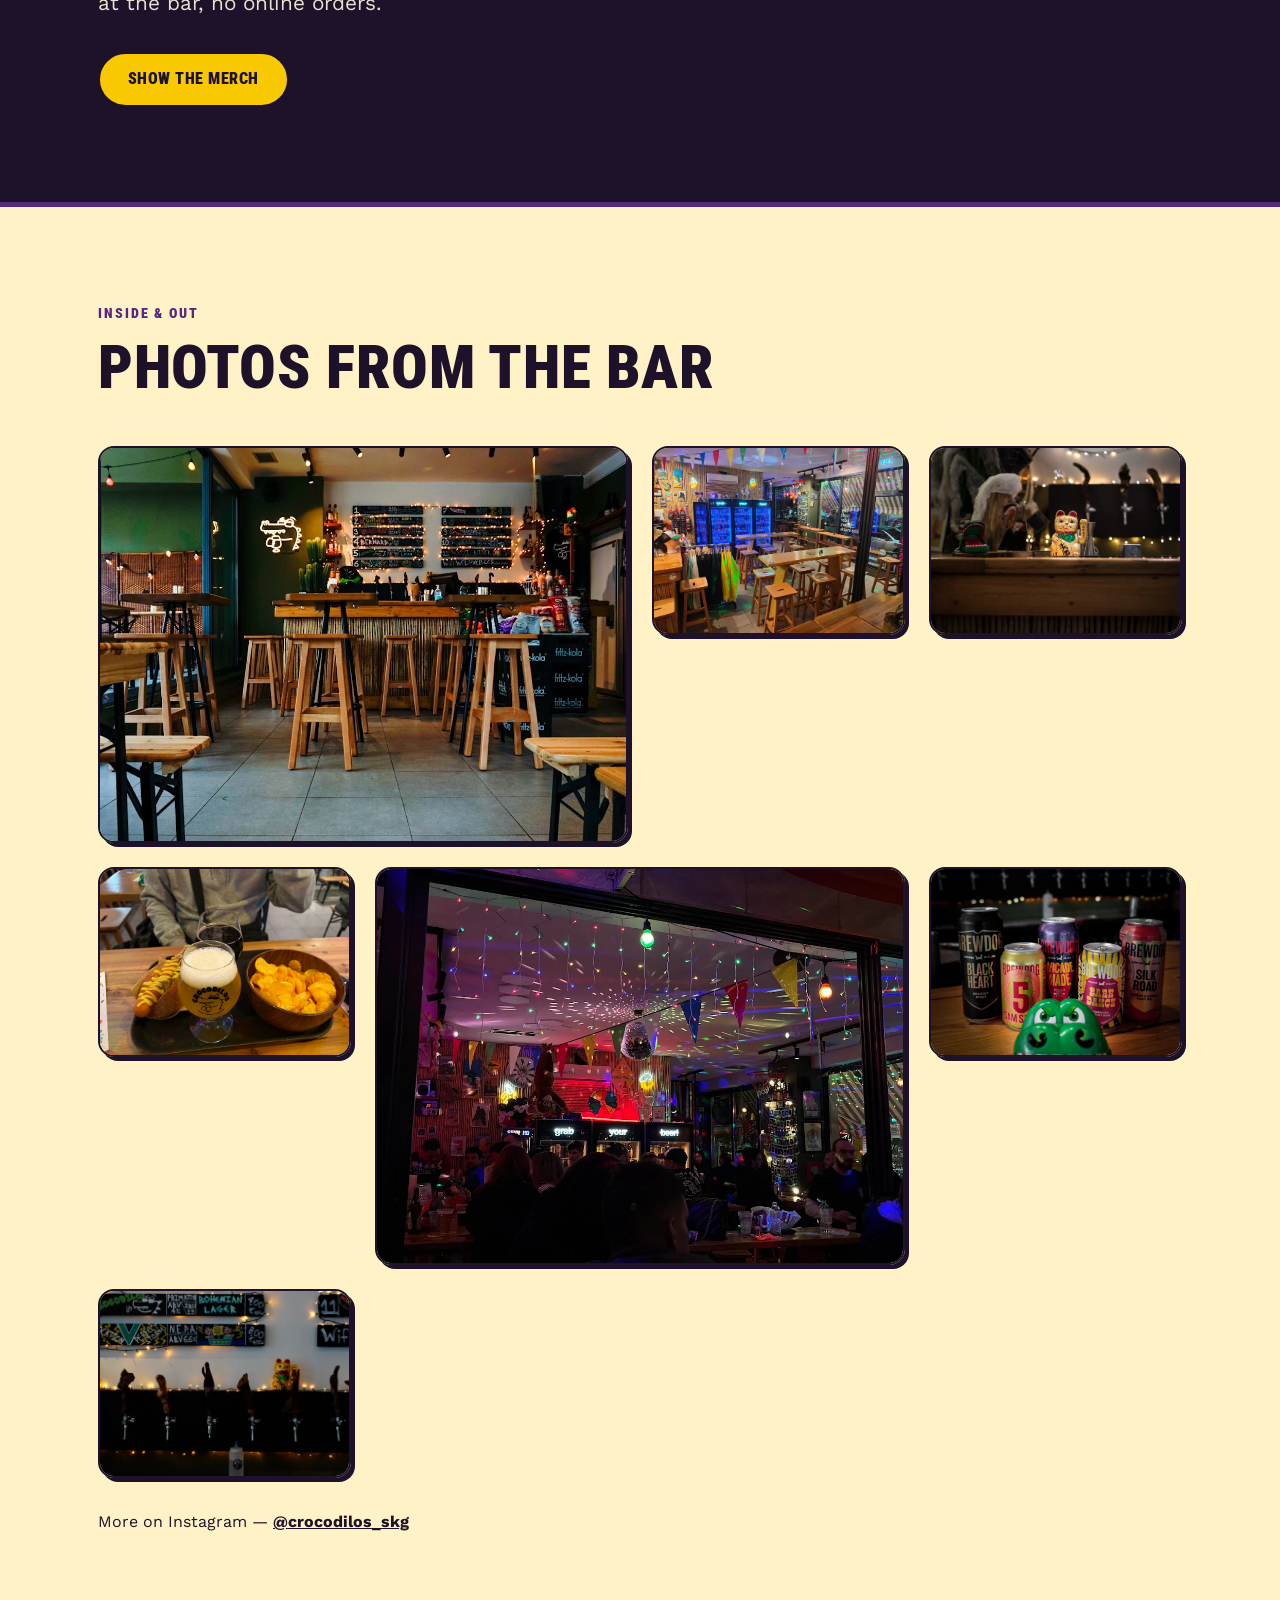
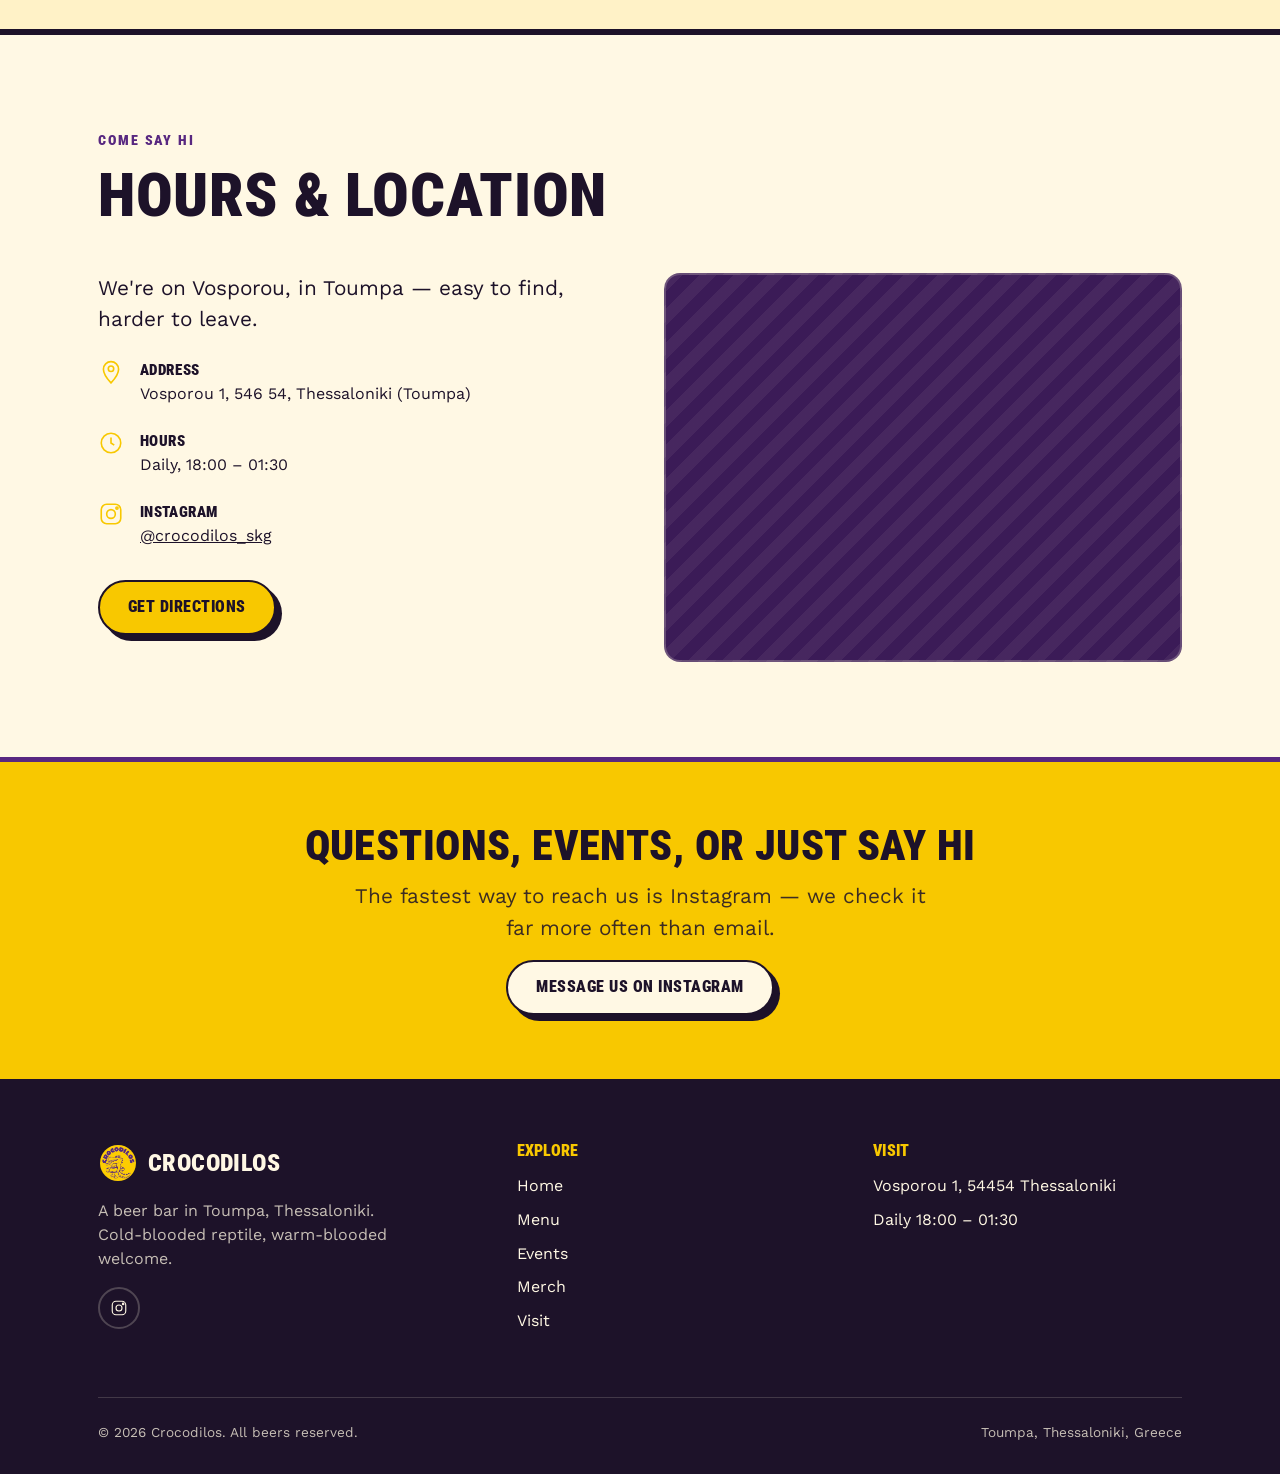
==== commit 8bc54853: "Update tap count from 11 to 14 in index.html" ====
--- a/index.html
+++ b/index.html
@@ -4,7 +4,7 @@
 <meta charset="utf-8" />
 <meta name="viewport" content="width=device-width, initial-scale=1" />
 <title>Crocodilos — Beer Bar in Toumpa, Thessaloniki</title>
-<meta name="description" content="Crocodilos is a beer bar in Toumpa, Thessaloniki, Greece — 11 taps, 218+ cans &amp; bottles, snacks, events and merch." />
+<meta name="description" content="Crocodilos is a beer bar in Toumpa, Thessaloniki, Greece — 14 taps, 218+ cans &amp; bottles, snacks, events and merch." />
 <link rel="icon" type="image/jpeg" href="assets/img/logo.jpg" />
 <link rel="preconnect" href="https://fonts.googleapis.com" />
 <link rel="preconnect" href="https://fonts.gstatic.com" crossorigin />
@@ -51,8 +51,8 @@
 
 <div class="marquee" aria-hidden="true">
   <div class="marquee__track">
-    <span>11 Taps</span><span>218+ Bottles &amp; Cans</span><span>Toumpa, Thessaloniki</span><span>Watch Your Fingers</span>
-    <span>11 Taps</span><span>218+ Bottles &amp; Cans</span><span>Toumpa, Thessaloniki</span><span>Watch Your Fingers</span>
+    <span>14 Taps</span><span>218+ Bottles &amp; Cans</span><span>Toumpa, Thessaloniki</span><span>Watch Your Fingers</span>
+    <span>14 Taps</span><span>218+ Bottles &amp; Cans</span><span>Toumpa, Thessaloniki</span><span>Watch Your Fingers</span>
   </div>
 </div>
 
@@ -71,7 +71,7 @@
         <img class="hero__logo" src="assets/img/logo.jpg" alt="Crocodilos logo" width="160" height="160" />
         <p class="eyebrow hero__eyebrow">A beer bar in Toumpa, Thessaloniki </p>
         <h1 class="h-display hero__title">Grab a cold one.<br>Watch your <span class="accent">fingers.</span></h1>
-        <p class="lede">Crocodilos is a beer bar in Toumpa — 11 rotating taps, a bottleshop stacked with 218+ cans and bottles, snacks, and a house crocodile who's seen some things.</p>
+        <p class="lede">Crocodilos is a beer bar in Toumpa — 14 rotating taps, a bottleshop stacked with 218+ cans and bottles, snacks, and a house crocodile who's seen some things.</p>
         <div class="hero__actions">
           <a class="btn btn-gold" href="menu.html">See the Menu</a>
           <a class="btn btn-purple" href="events.html">Upcoming Events</a>
@@ -137,7 +137,7 @@
       </div>
 
       <p style="margin-top: var(--space-4);">
-        <a class="btn btn-purple" href="menu.html">See all 11 taps &amp; 218+ bottles</a>
+        <a class="btn btn-purple" href="menu.html">See all 14 taps &amp; 218+ bottles</a>
       </p>
     </div>
   </section>
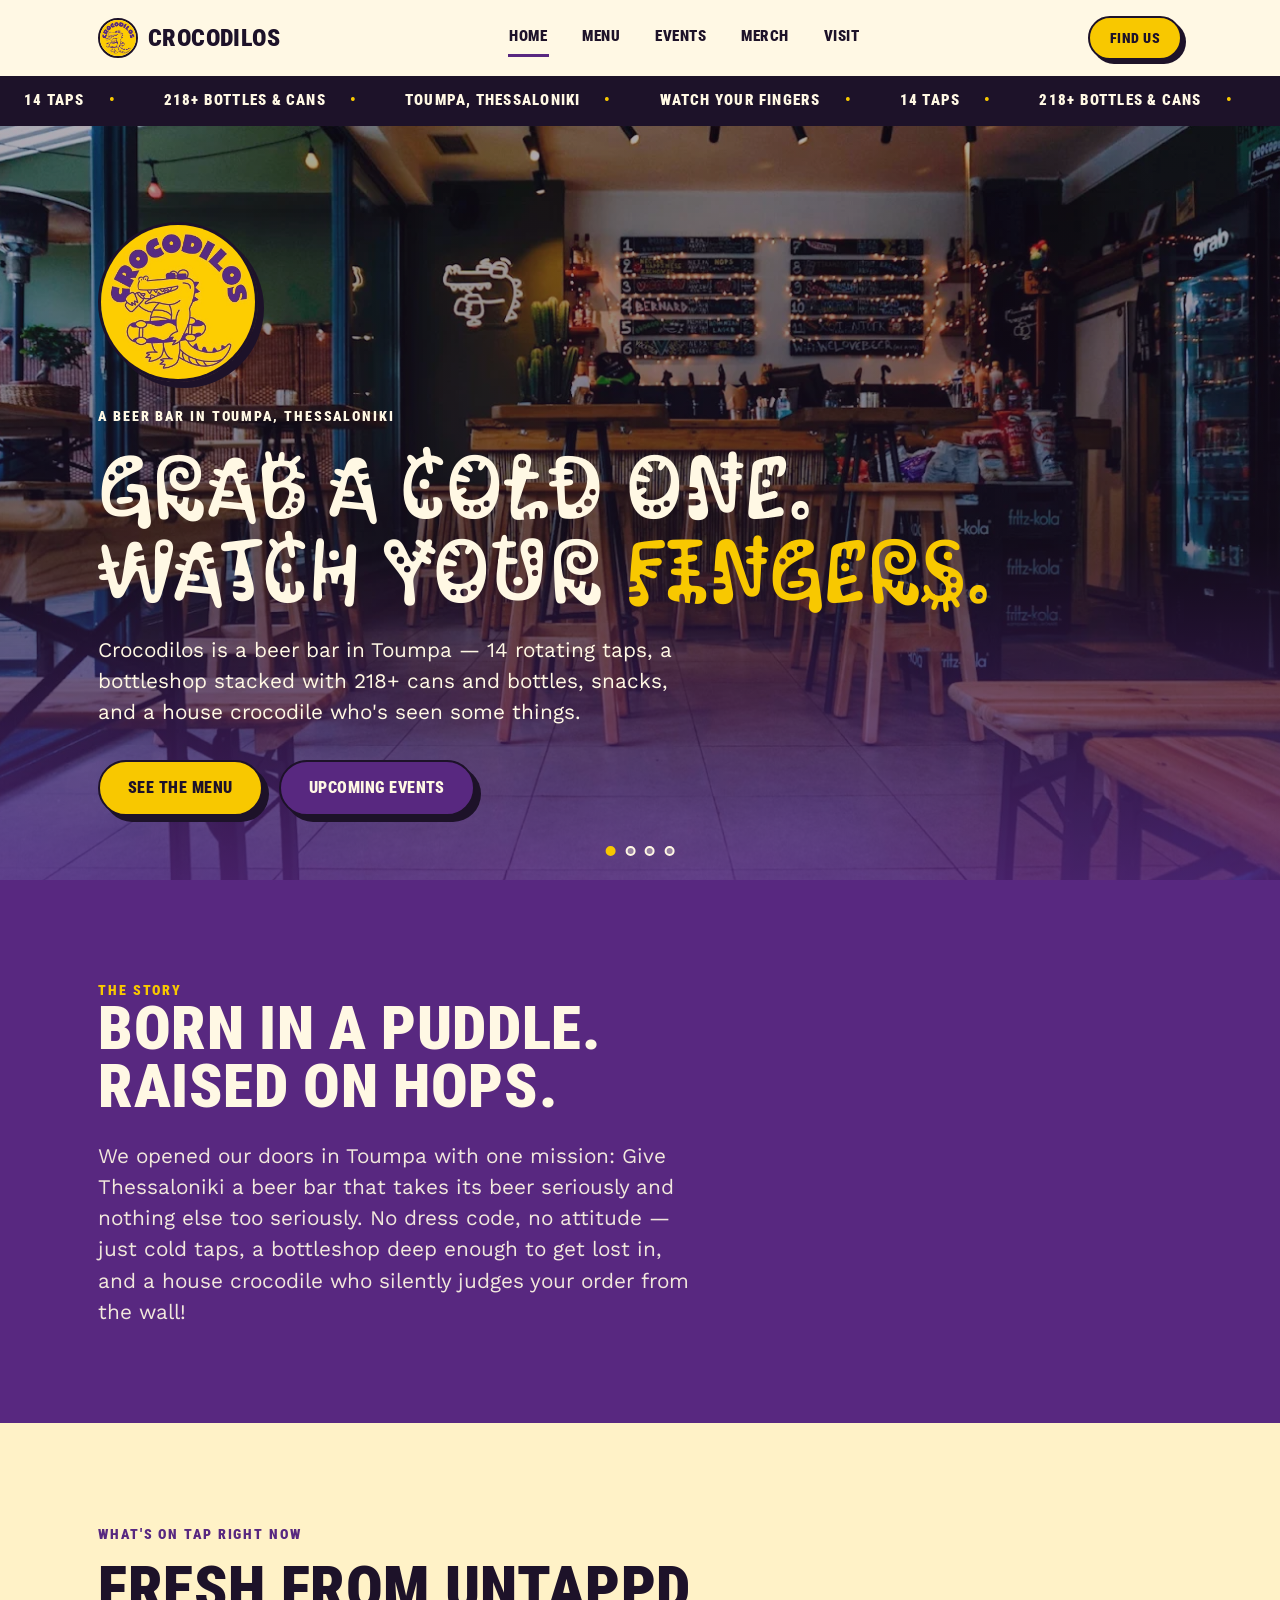
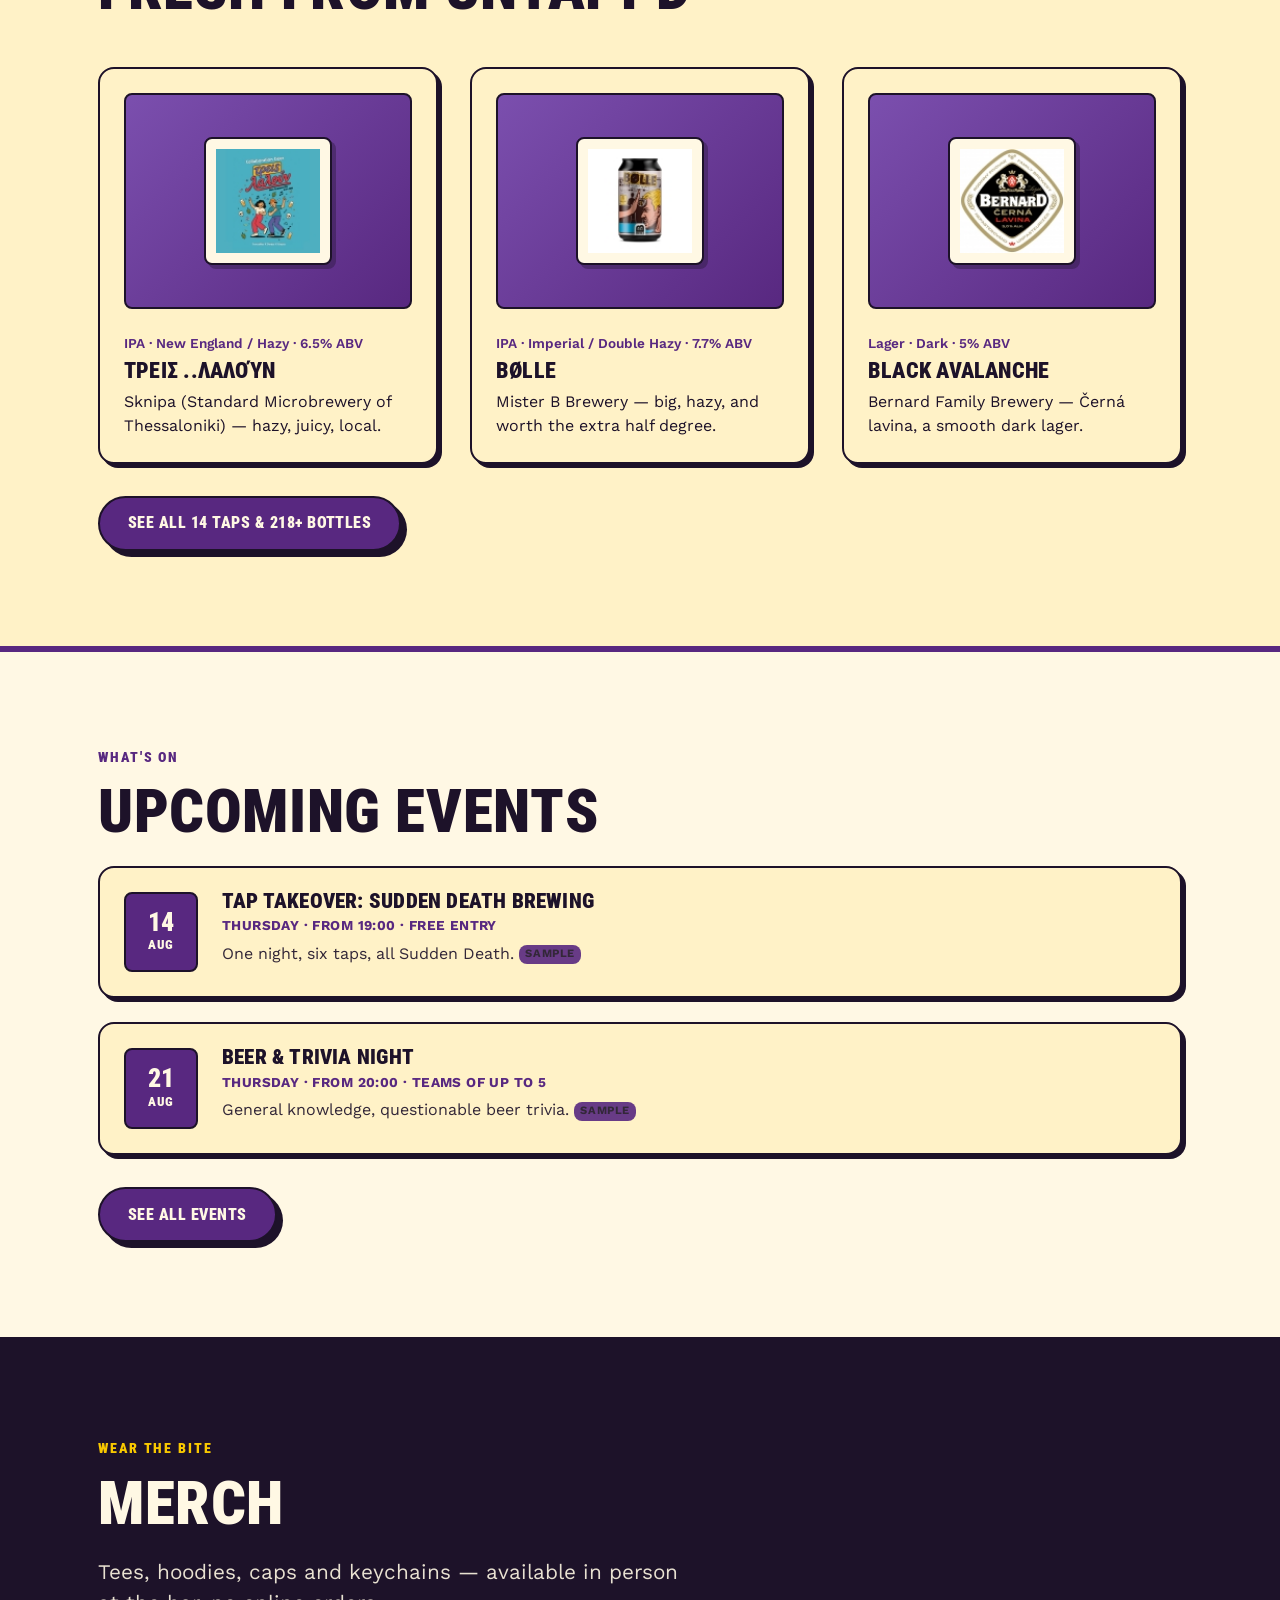
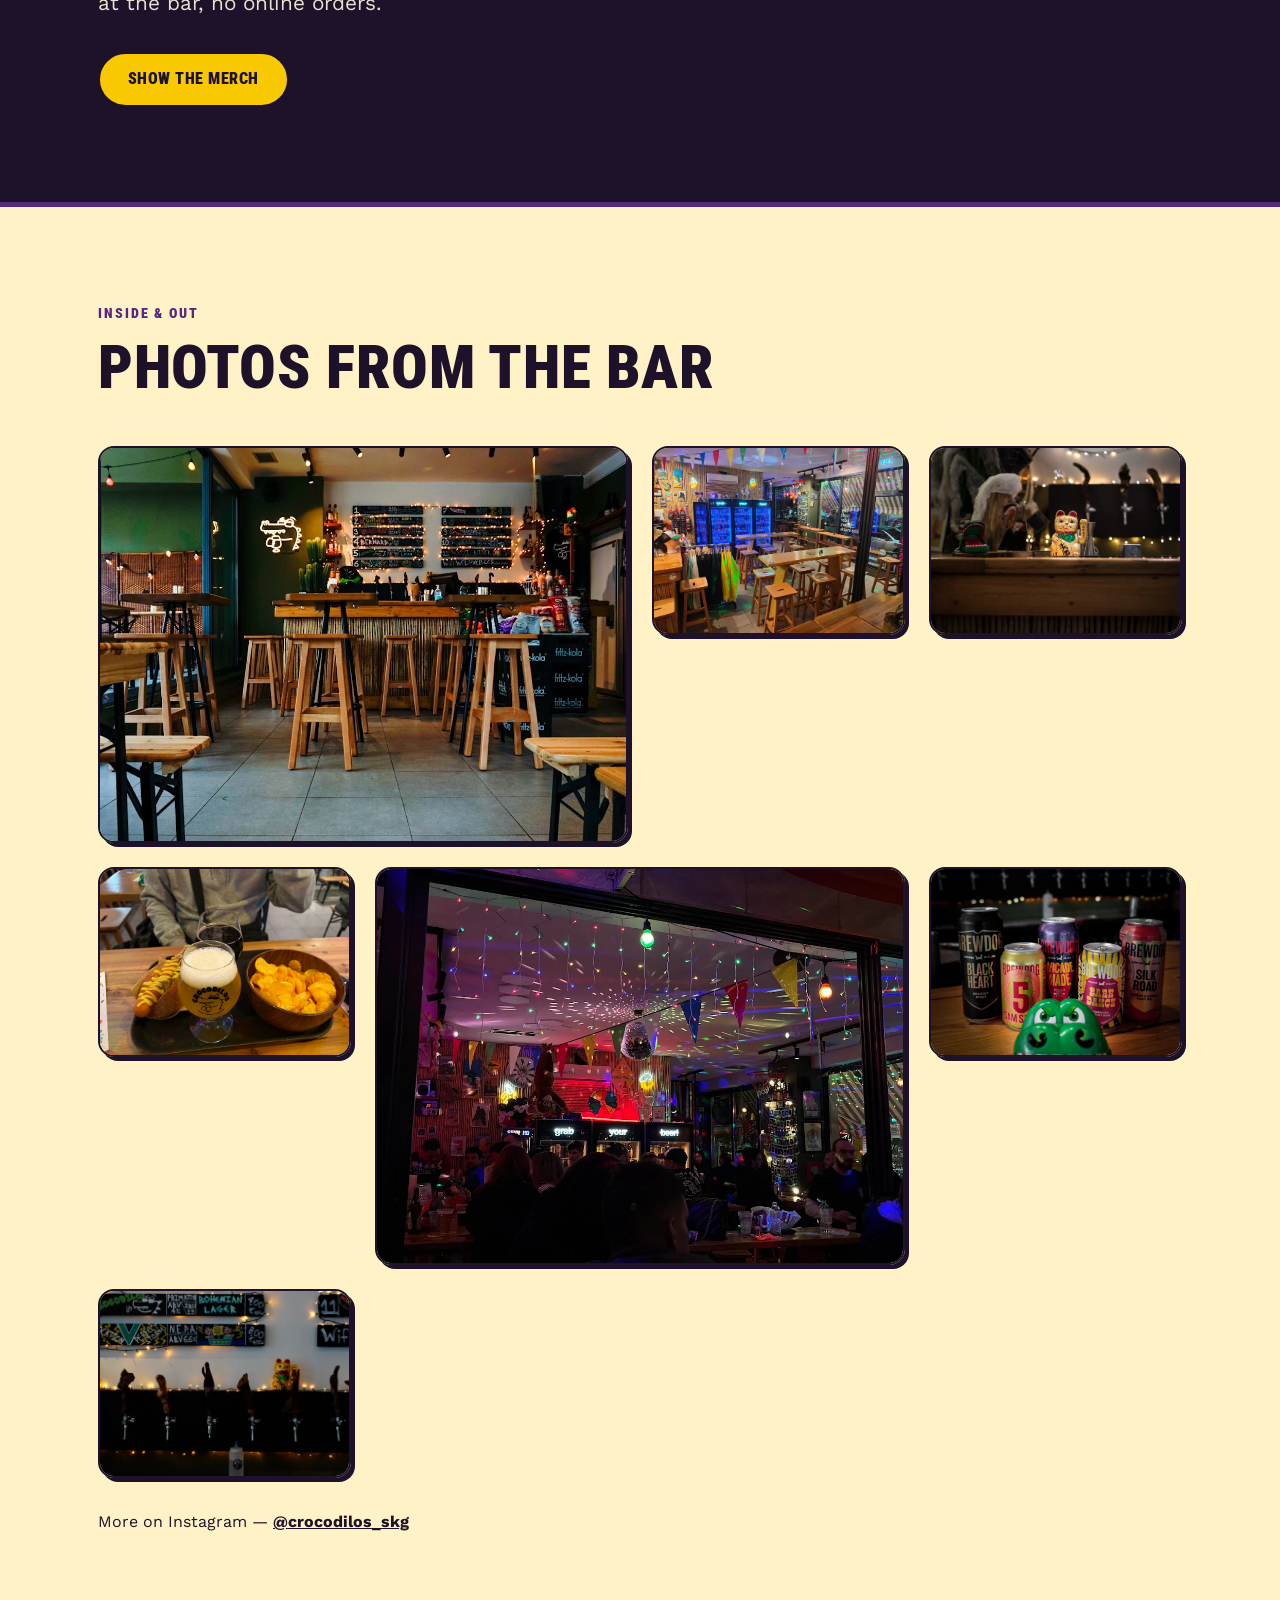
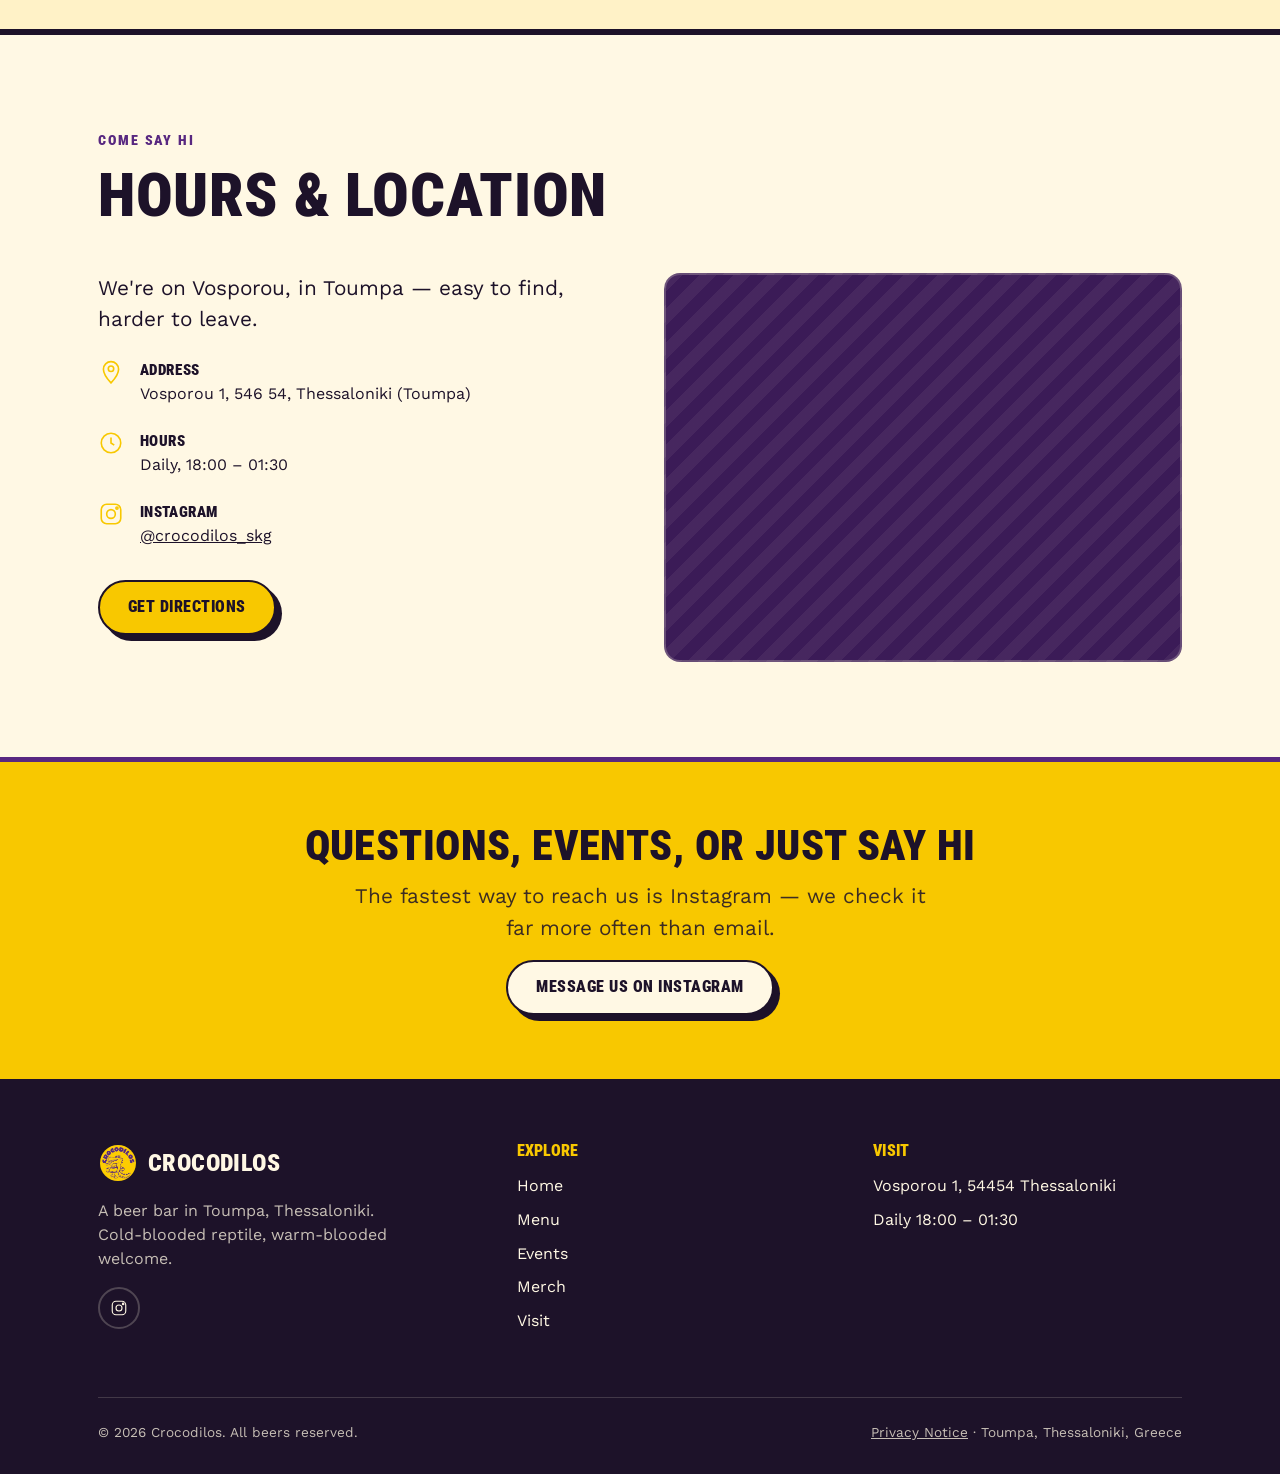
==== commit 3289f9b7: "Pre-launch essentials: social previews, SEO files, 404, privacy notice - Added Open Graph + Twitter " ====
--- a/index.html
+++ b/index.html
@@ -5,6 +5,15 @@
 <meta name="viewport" content="width=device-width, initial-scale=1" />
 <title>Crocodilos — Beer Bar in Toumpa, Thessaloniki</title>
 <meta name="description" content="Crocodilos is a beer bar in Toumpa, Thessaloniki, Greece — 14 taps, 218+ cans &amp; bottles, snacks, events and merch." />
+<meta property="og:type" content="website" />
+<meta property="og:title" content="Crocodilos — Beer Bar in Toumpa, Thessaloniki" />
+<meta property="og:description" content="14 taps, 218+ cans &amp; bottles, snacks, events and merch. Toumpa, Thessaloniki." />
+<meta property="og:image" content="https://konmoschonis.github.io/crocodilos-website/assets/img/logo.jpg" />
+<meta property="og:url" content="https://konmoschonis.github.io/crocodilos-website/" />
+<meta name="twitter:card" content="summary_large_image" />
+<meta name="twitter:title" content="Crocodilos — Beer Bar in Toumpa, Thessaloniki" />
+<meta name="twitter:description" content="14 taps, 218+ cans &amp; bottles, snacks, events and merch. Toumpa, Thessaloniki." />
+<meta name="twitter:image" content="https://konmoschonis.github.io/crocodilos-website/assets/img/logo.jpg" />
 <link rel="icon" type="image/jpeg" href="assets/img/logo.jpg" />
 <link rel="preconnect" href="https://fonts.googleapis.com" />
 <link rel="preconnect" href="https://fonts.gstatic.com" crossorigin />
@@ -312,7 +321,7 @@
 
     <div class="footer-bottom">
       <p>© 2026 Crocodilos. All beers reserved.</p>
-      <p>Toumpa, Thessaloniki, Greece</p>
+      <p><a href="privacy.html" style="text-decoration: underline;">Privacy Notice</a> · Toumpa, Thessaloniki, Greece</p>
     </div>
   </div>
 </footer>
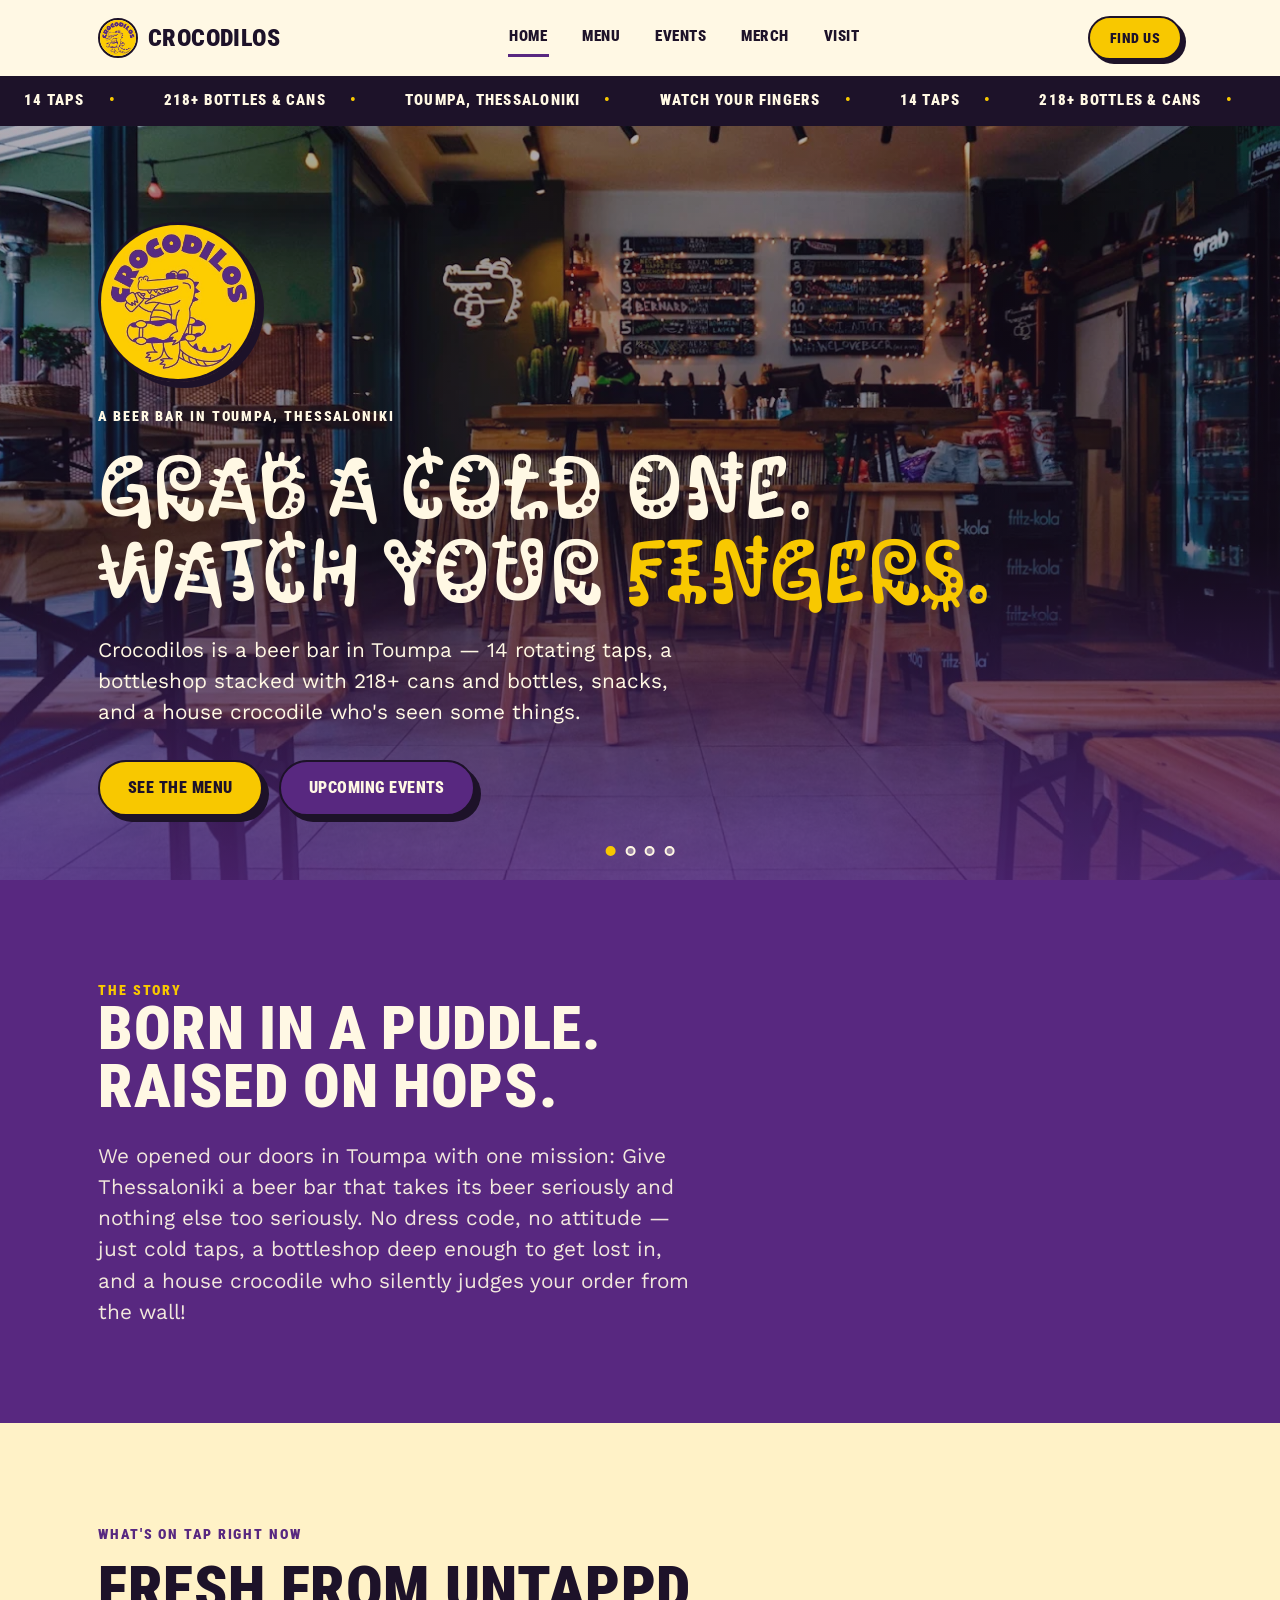
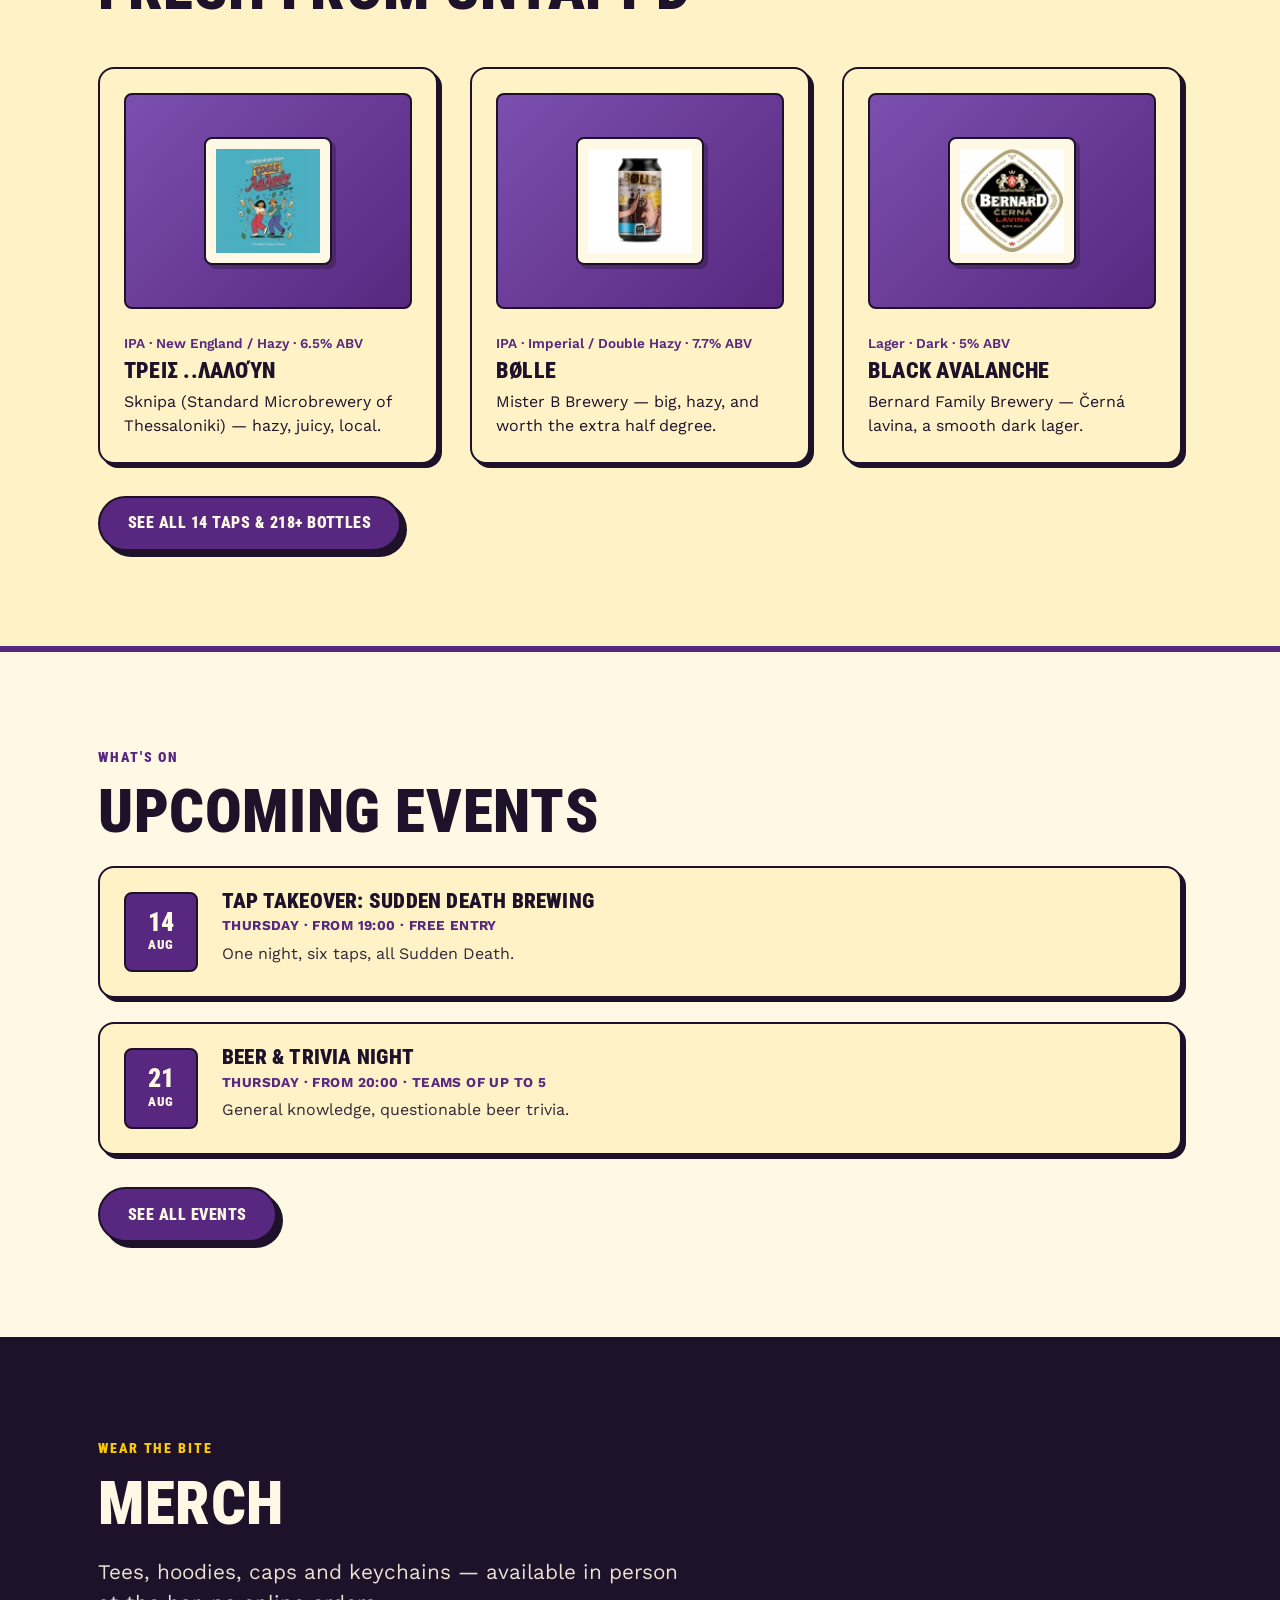
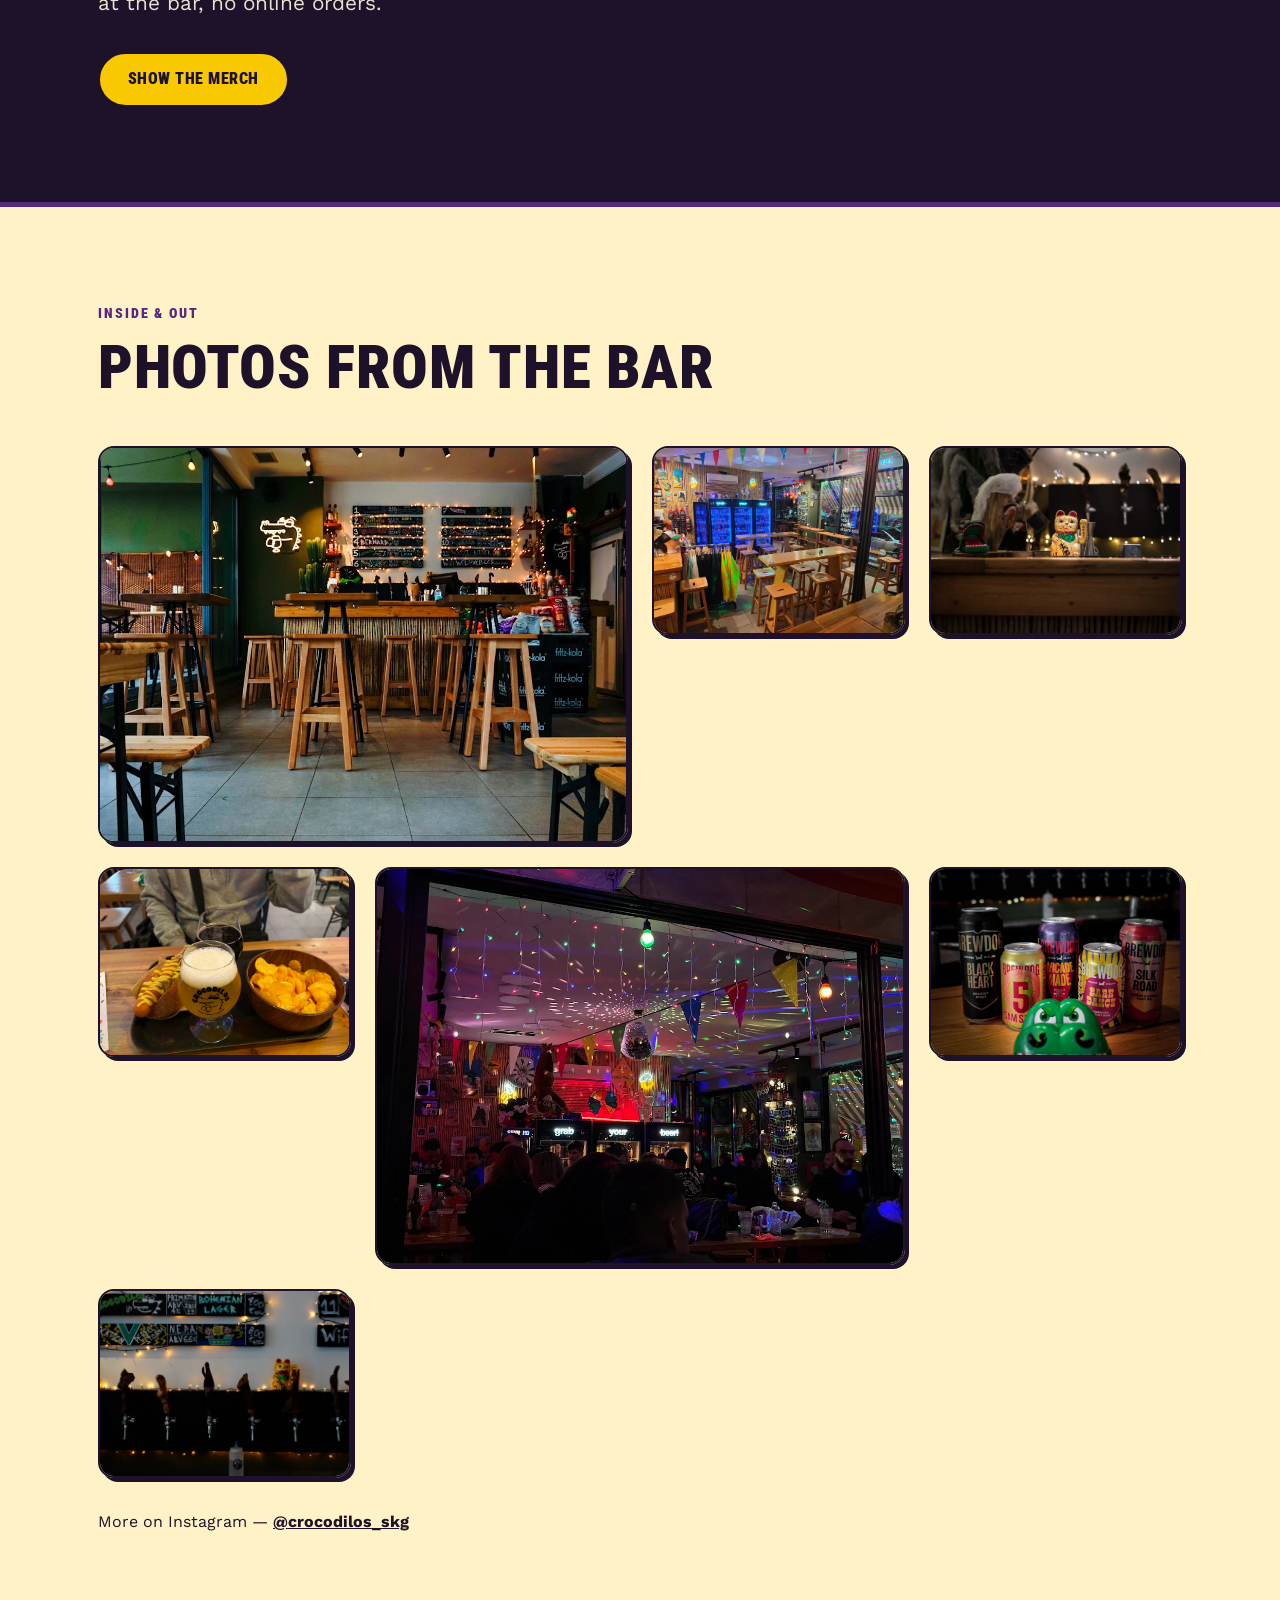
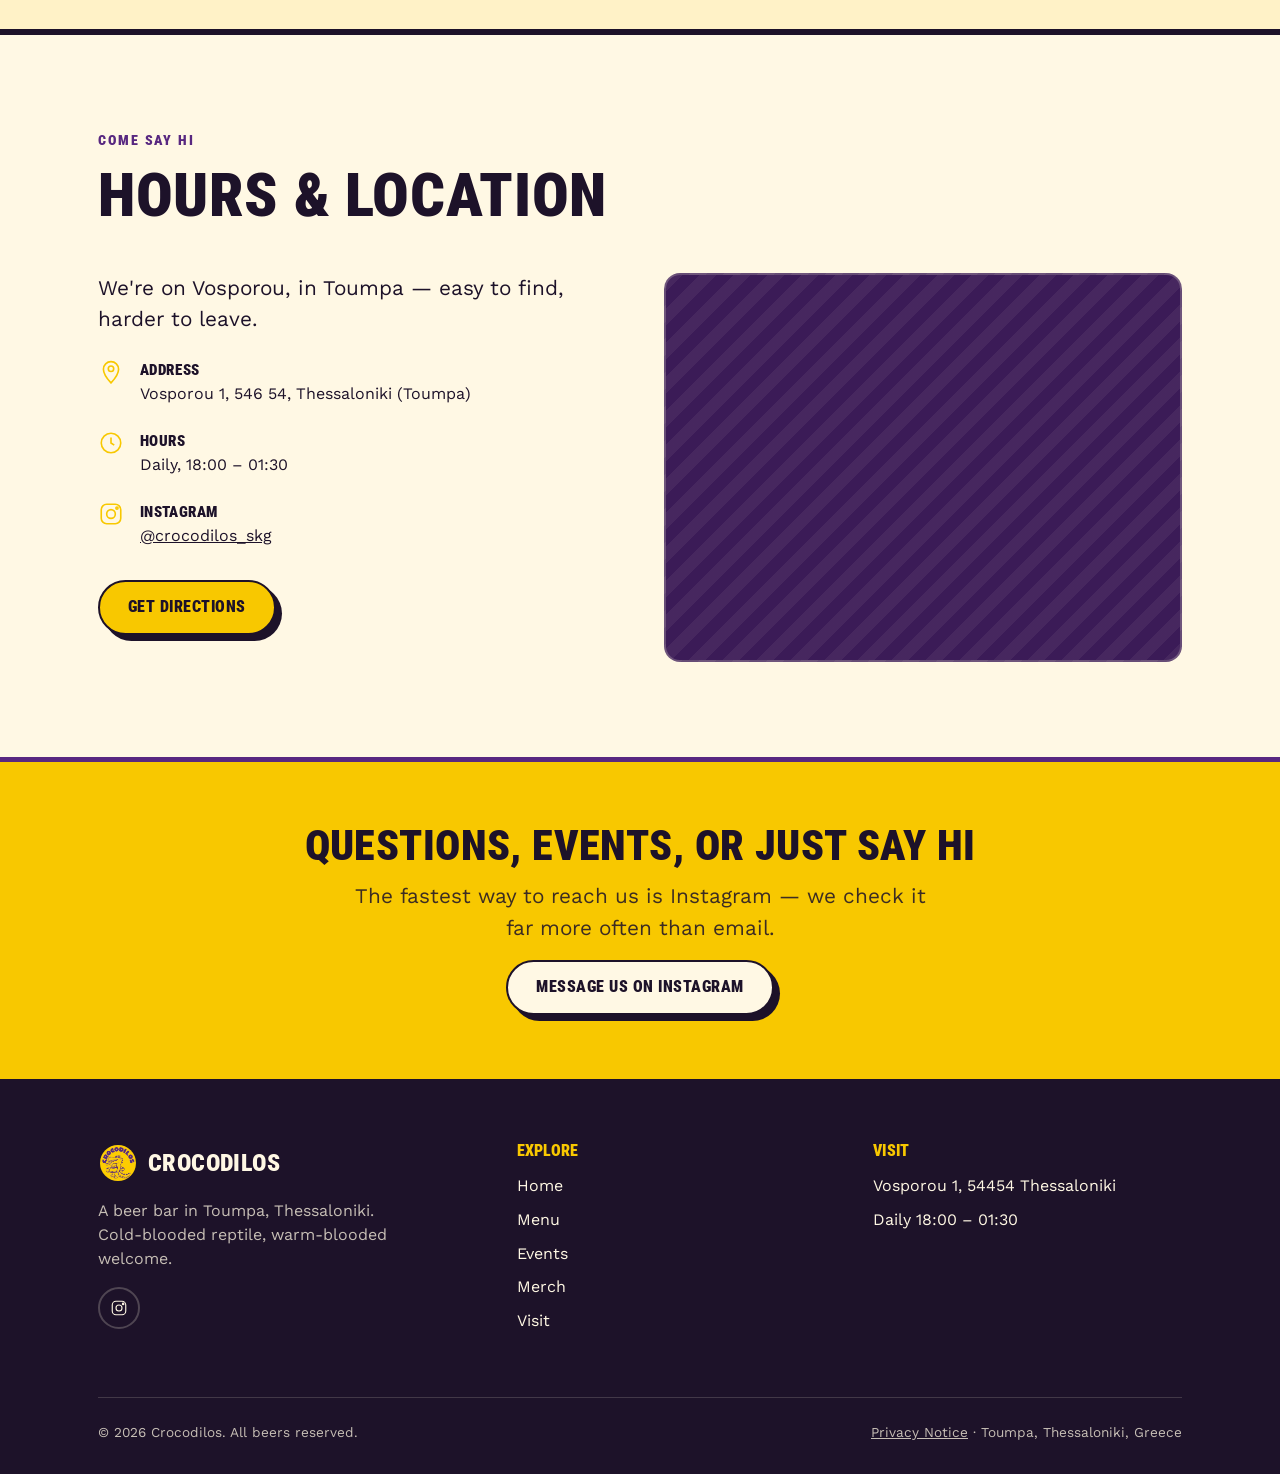
==== commit 55d08eea: "Fix HTML formatting in event descriptions" ====
--- a/index.html
+++ b/index.html
@@ -163,7 +163,7 @@
         <div>
           <h3 class="event-card__title">Tap Takeover: Sudden Death Brewing</h3>
           <p class="event-card__meta">Thursday · From 19:00 · Free entry</p>
-          <p class="event-card__desc">One night, six taps, all Sudden Death. <span class="placeholder-tag">Sample</span></p>
+          <p class="event-card__desc">One night, six taps, all Sudden Death.
         </div>
       </div>
 
@@ -172,7 +172,7 @@
         <div>
           <h3 class="event-card__title">Beer &amp; Trivia Night</h3>
           <p class="event-card__meta">Thursday · From 20:00 · Teams of up to 5</p>
-          <p class="event-card__desc">General knowledge, questionable beer trivia. <span class="placeholder-tag">Sample</span></p>
+          <p class="event-card__desc">General knowledge, questionable beer trivia.
         </div>
       </div>
 
